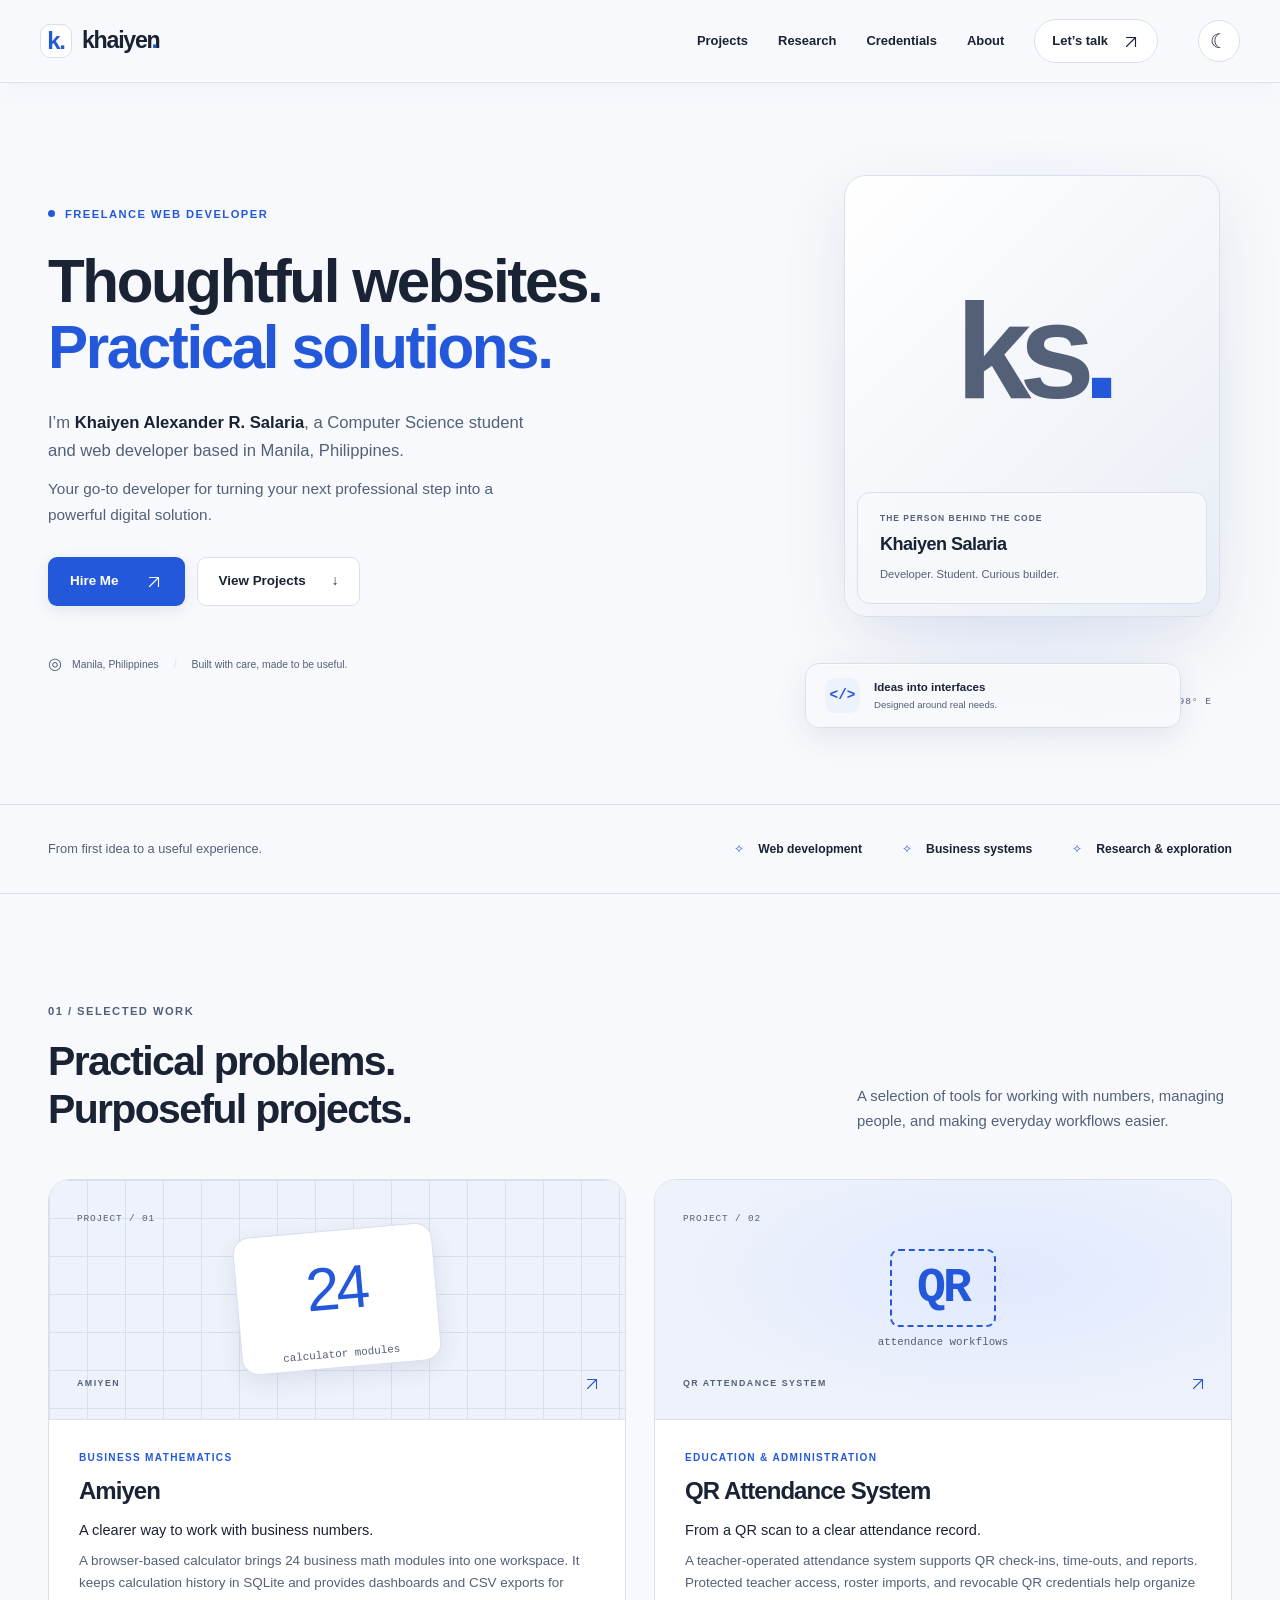
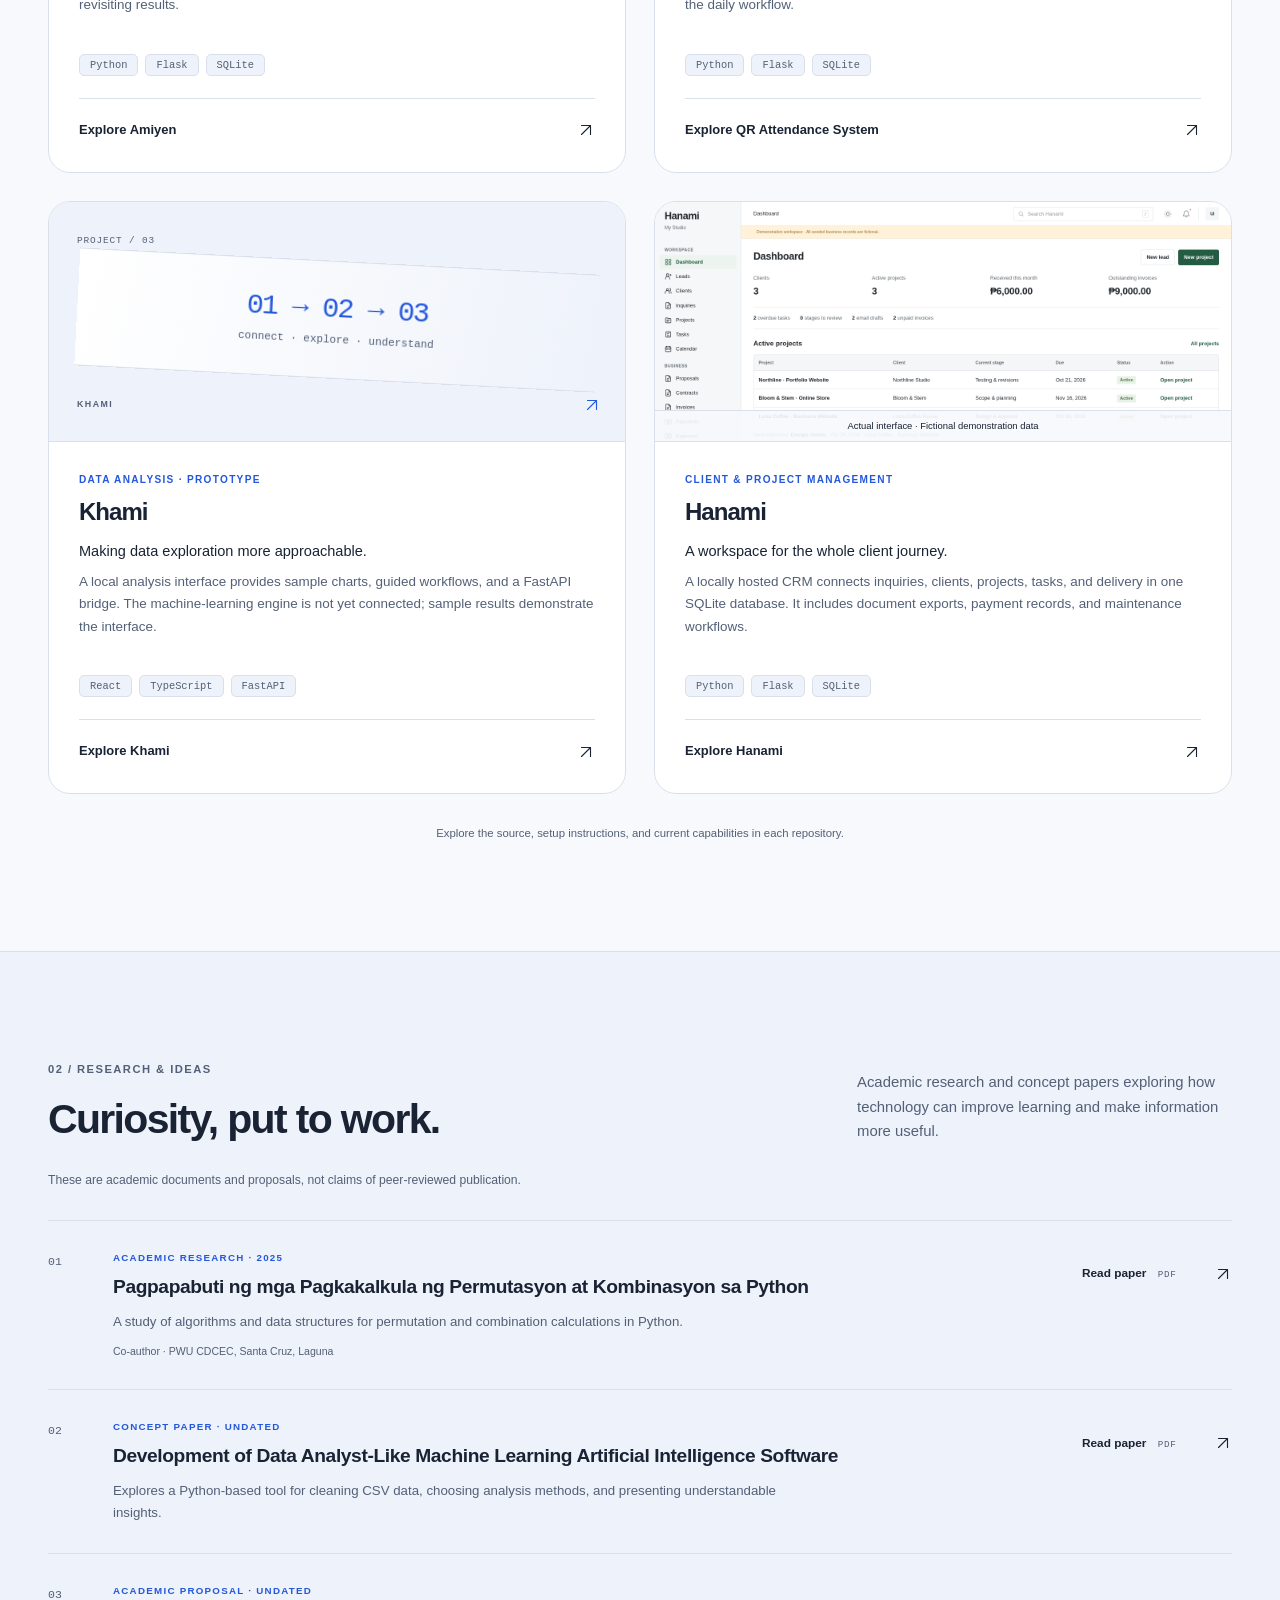
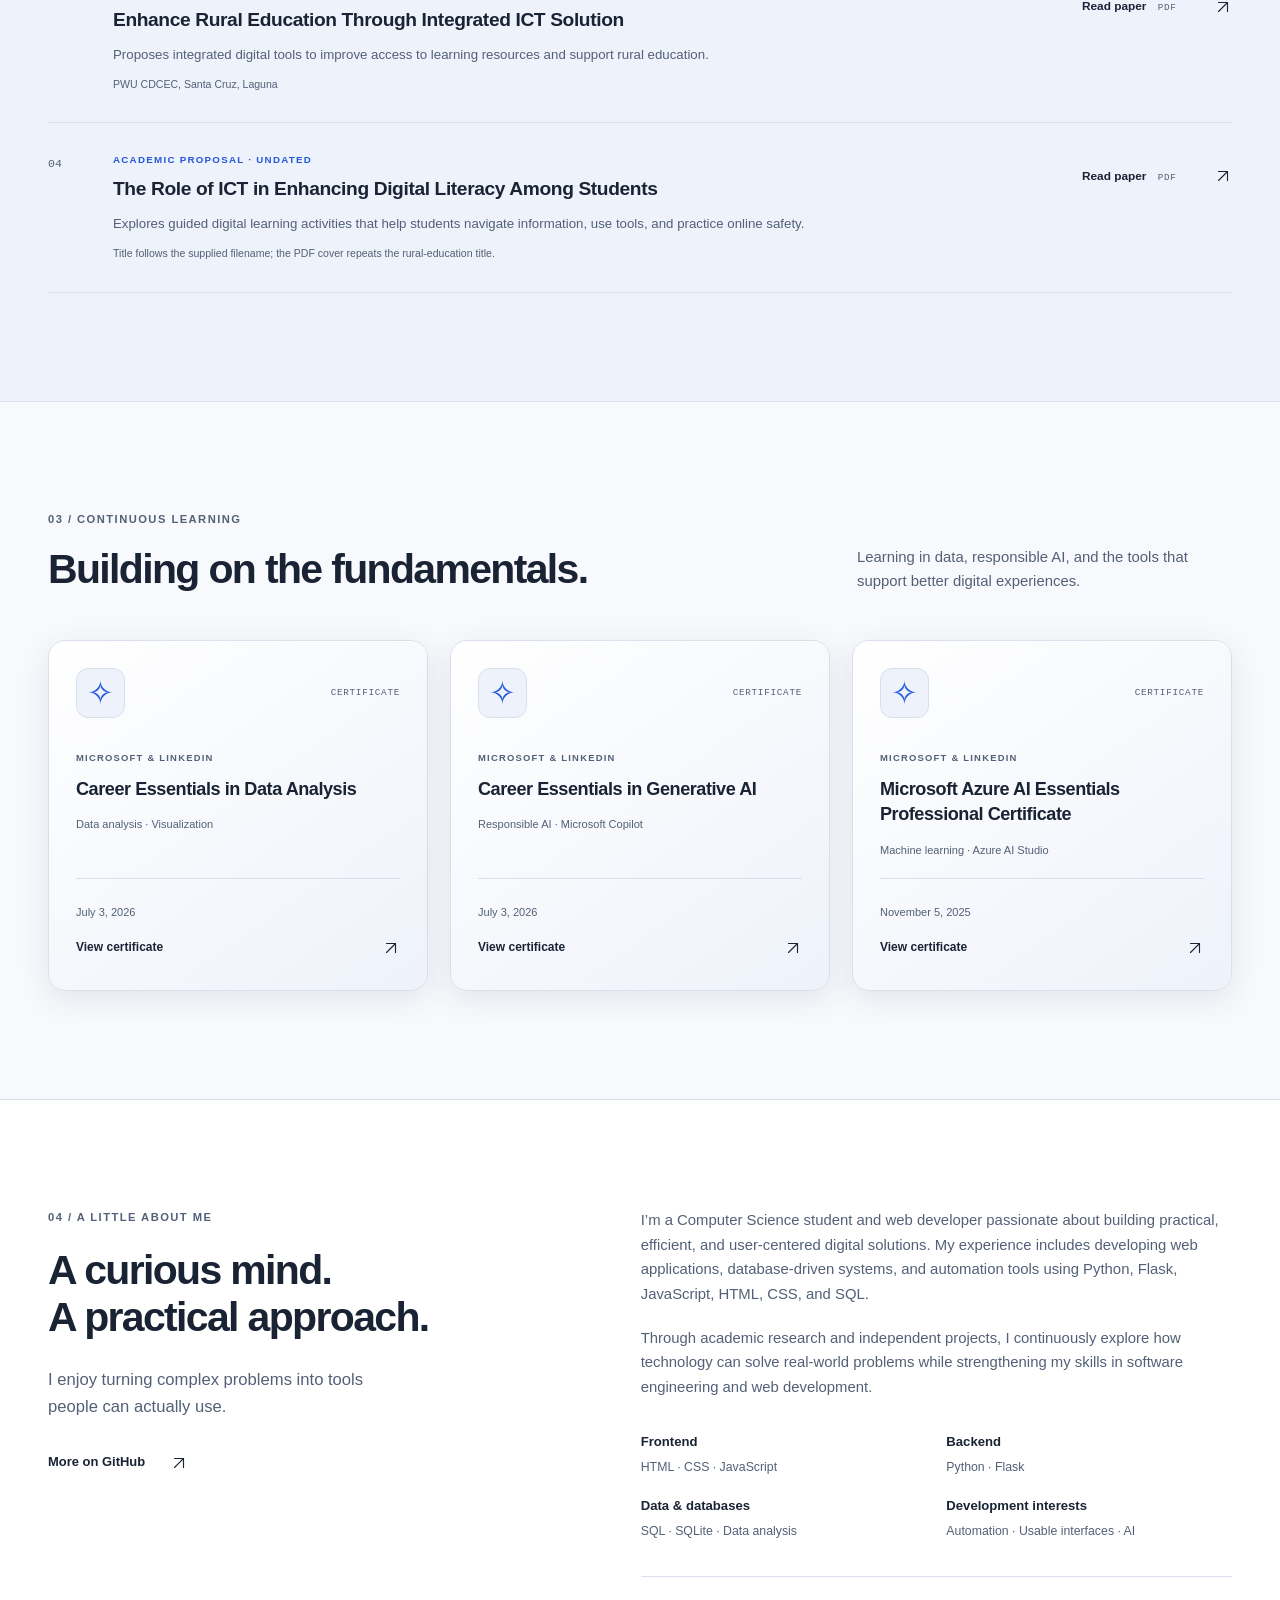
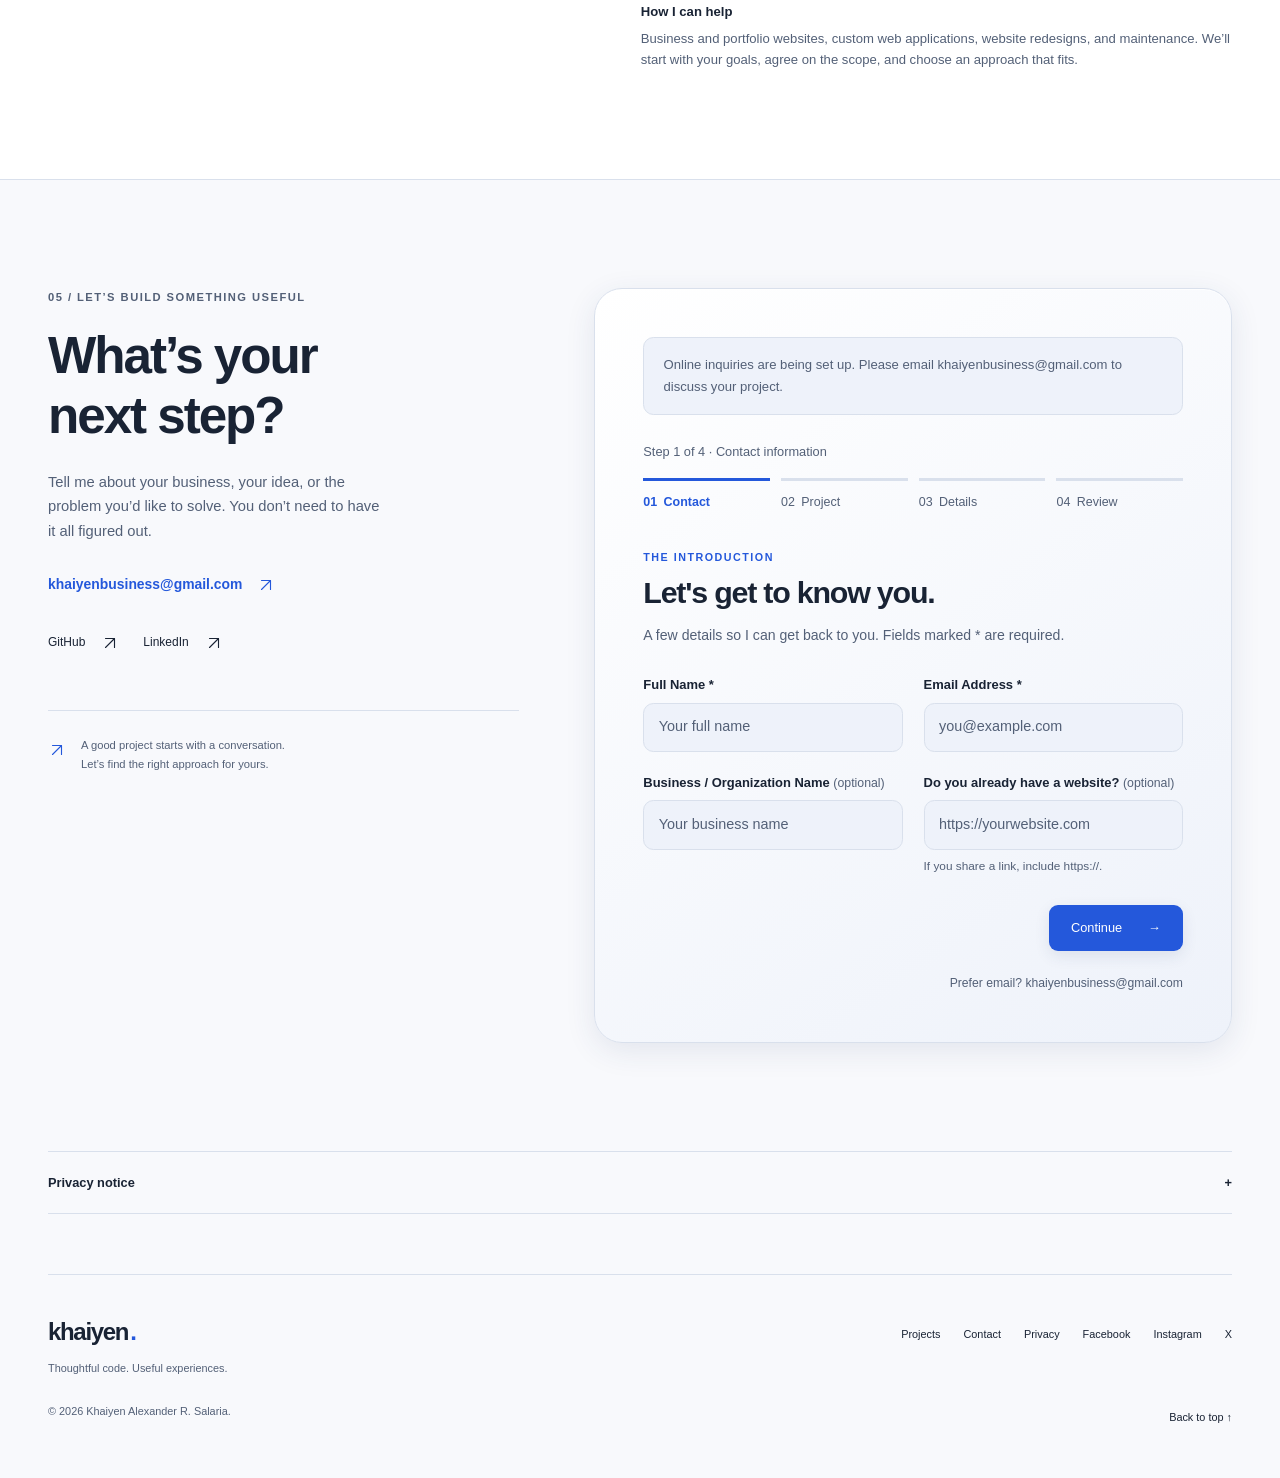
==== index.html @ 05f0d015 "Build responsive portfolio with liquid glass themes and inquiry form" ====
<!doctype html>
<html lang="en">
<head>
<meta charset="utf-8"><meta name="viewport" content="width=device-width, initial-scale=1">
<title>Khaiyen Salaria — Freelance Web Developer</title>
<meta name="description" content="Khaiyen Salaria, freelance web developer in Manila. Explore web applications, research, and credentials, and discuss your next website project.">
<meta name="color-scheme" content="light dark"><meta name="theme-color" content="#f5f7fb">
<link rel="canonical" href="https://khaiyeniscanadianham.github.io/khaiyensalaria.github.iov2/">
<meta property="og:type" content="website"><meta property="og:title" content="Khaiyen Salaria — Freelance Web Developer"><meta property="og:description" content="Thoughtful websites. Practical digital solutions. Explore my work and tell me about your next project."><meta property="og:url" content="https://khaiyeniscanadianham.github.io/khaiyensalaria.github.iov2/"><meta property="og:image" content="https://khaiyeniscanadianham.github.io/khaiyensalaria.github.iov2/assets/preview.png"><meta property="og:image:alt" content="Khaiyen Salaria, freelance web developer in Manila">
<meta name="twitter:card" content="summary_large_image"><meta name="twitter:title" content="Khaiyen Salaria — Freelance Web Developer"><meta name="twitter:description" content="Thoughtful websites. Practical digital solutions."><meta name="twitter:image" content="https://khaiyeniscanadianham.github.io/khaiyensalaria.github.iov2/assets/preview.png">
<link rel="icon" href="favicon.svg" type="image/svg+xml"><link rel="stylesheet" href="style.css">
<script src="theme.js"></script><script src="script.js" defer></script><script src="form.js" defer></script>
<script type="application/ld+json">{"@context":"https://schema.org","@type":"Person","name":"Khaiyen Alexander R. Salaria","jobTitle":"Freelance Web Developer","url":"https://khaiyeniscanadianham.github.io/khaiyensalaria.github.iov2/","sameAs":["https://github.com/khaiyenIsCanadianHam","https://www.linkedin.com/in/khaiyen-alexander-salaria-117b07363/","https://www.facebook.com/khaiyenalexander08","https://www.instagram.com/khaiyenalexanderr","https://x.com/khaiyensalaria"]}</script>
</head>
<body>
<a class="skip-link" href="#main">Skip to content</a>
<header class="site-header"><div class="nav-wrap"><a class="brand" href="#home" aria-label="Khaiyen Salaria home"><span class="brand-mark" aria-hidden="true">k.</span><span>khaiyen<span class="brand-dot">.</span></span></a><nav aria-label="Main navigation" id="main-nav"><a href="#projects">Projects</a><a href="#research">Research</a><a href="#certifications">Credentials</a><a href="#about">About</a><a class="nav-contact" href="#contact">Let’s talk <span aria-hidden="true"><svg class="icon" viewBox="0 0 24 24" width="18" height="18" fill="none" stroke="currentColor" stroke-width="1.5" stroke-linecap="round" stroke-linejoin="round" aria-hidden="true"><path d="M6 18 18 6M6 6h12v12"/></svg></span></a></nav><div class="nav-tools"><button class="theme-toggle" type="button" aria-label="Switch to dark mode" hidden><span class="theme-icon" aria-hidden="true">☾</span></button><button class="menu-toggle" type="button" aria-controls="main-nav" aria-expanded="false" hidden>Menu <span aria-hidden="true">☰</span></button></div></div></header>
<main id="main">
<section id="home" class="hero section-wrap" aria-labelledby="hero-title"><div class="hero-copy"><p class="eyebrow hero-eyebrow"><span class="status-dot" aria-hidden="true"></span> Freelance web developer</p><h1 id="hero-title">Thoughtful websites.<br><span>Practical solutions.</span></h1><p class="hero-intro">I’m <strong>Khaiyen Alexander R. Salaria</strong>, a Computer Science student and web developer based in Manila, Philippines.</p><p class="hero-description">Your go-to developer for turning your next professional step into a powerful digital solution.</p><div class="hero-actions"><a class="button button-primary" href="#contact">Hire Me <span aria-hidden="true"><svg class="icon" viewBox="0 0 24 24" width="18" height="18" fill="none" stroke="currentColor" stroke-width="1.5" stroke-linecap="round" stroke-linejoin="round" aria-hidden="true"><path d="M6 18 18 6M6 6h12v12"/></svg></span></a><a class="button button-secondary" href="#projects">View Projects <span aria-hidden="true">↓</span></a></div><div class="hero-footnote"><span class="location-icon" aria-hidden="true">◎</span> Manila, Philippines <span class="divider" aria-hidden="true">/</span> Built with care, made to be useful.</div></div>
<div class="hero-portrait"><div class="portrait-frame"><div class="portrait-monogram" aria-hidden="true">ks<span>.</span></div><img id="profile-photo" src="https://avatars.githubusercontent.com/u/323066210?v=4" alt="Khaiyen Salaria’s GitHub profile portrait" width="460" height="460" fetchpriority="high" referrerpolicy="no-referrer"><div class="portrait-caption"><span class="portrait-caption-label">THE PERSON BEHIND THE CODE</span><strong>Khaiyen Salaria</strong><span>Developer. Student. Curious builder.</span></div></div><div class="floating-note"><span aria-hidden="true">&lt;/&gt;</span><div>Ideas into interfaces<small>Designed around real needs.</small></div></div><span class="portrait-coordinate" aria-hidden="true">14.60° N / 120.98° E</span></div></section>
<div class="expertise-strip"><div class="section-wrap"><p>From first idea to a useful experience.</p><ul aria-label="Areas of work"><li>Web development</li><li>Business systems</li><li>Research & exploration</li></ul></div></div>
<section id="projects" class="section-wrap section" aria-labelledby="projects-title"><div class="section-heading"><div><p class="eyebrow">01 / SELECTED WORK</p><h2 id="projects-title">Practical problems.<br>Purposeful projects.</h2></div><p>A selection of tools for working with numbers, managing people, and making everyday workflows easier.</p></div><div class="projects-grid"><article class="project-card">
 <div class="project-visual calculator" aria-hidden="true"><span class="visual-index">PROJECT / 01</span><div class="visual-object"><span class="visual-big">24</span><span class="visual-small">calculator modules</span></div><span class="visual-label">AMIYEN</span><span class="visual-arrow"><svg class="icon" viewBox="0 0 24 24" width="18" height="18" fill="none" stroke="currentColor" stroke-width="1.5" stroke-linecap="round" stroke-linejoin="round" aria-hidden="true"><path d="M6 18 18 6M6 6h12v12"/></svg></span></div>
 <div class="project-content"><p class="eyebrow">Business mathematics</p><h3>Amiyen</h3><p class="project-headline">A clearer way to work with business numbers.</p><p>A browser-based calculator brings 24 business math modules into one workspace. It keeps calculation history in SQLite and provides dashboards and CSV exports for revisiting results.</p><ul class="tags" aria-label="Amiyen technologies"><li>Python</li><li>Flask</li><li>SQLite</li></ul><a class="text-link" href="https://github.com/khaiyenIsCanadianHam/Amiyen" target="_blank" rel="noopener noreferrer">Explore Amiyen<span aria-hidden="true"><svg class="icon" viewBox="0 0 24 24" width="18" height="18" fill="none" stroke="currentColor" stroke-width="1.5" stroke-linecap="round" stroke-linejoin="round" aria-hidden="true"><path d="M6 18 18 6M6 6h12v12"/></svg></span><span class="sr-only"> on GitHub (opens in a new tab)</span></a></div></article><article class="project-card">
 <div class="project-visual attendance" aria-hidden="true"><span class="visual-index">PROJECT / 02</span><div class="visual-object"><span class="visual-big">QR</span><span class="visual-small">attendance workflows</span></div><span class="visual-label">QR ATTENDANCE SYSTEM</span><span class="visual-arrow"><svg class="icon" viewBox="0 0 24 24" width="18" height="18" fill="none" stroke="currentColor" stroke-width="1.5" stroke-linecap="round" stroke-linejoin="round" aria-hidden="true"><path d="M6 18 18 6M6 6h12v12"/></svg></span></div>
 <div class="project-content"><p class="eyebrow">Education & administration</p><h3>QR Attendance System</h3><p class="project-headline">From a QR scan to a clear attendance record.</p><p>A teacher-operated attendance system supports QR check-ins, time-outs, and reports. Protected teacher access, roster imports, and revocable QR credentials help organize the daily workflow.</p><ul class="tags" aria-label="QR Attendance System technologies"><li>Python</li><li>Flask</li><li>SQLite</li></ul><a class="text-link" href="https://github.com/khaiyenIsCanadianHam/Attendance-System-by-Khaiyen" target="_blank" rel="noopener noreferrer">Explore QR Attendance System<span aria-hidden="true"><svg class="icon" viewBox="0 0 24 24" width="18" height="18" fill="none" stroke="currentColor" stroke-width="1.5" stroke-linecap="round" stroke-linejoin="round" aria-hidden="true"><path d="M6 18 18 6M6 6h12v12"/></svg></span><span class="sr-only"> on GitHub (opens in a new tab)</span></a></div></article><article class="project-card">
 <div class="project-visual analysis" aria-hidden="true"><span class="visual-index">PROJECT / 03</span><div class="visual-object"><span class="visual-big">01 → 02 → 03</span><span class="visual-small">connect · explore · understand</span></div><span class="visual-label">KHAMI</span><span class="visual-arrow"><svg class="icon" viewBox="0 0 24 24" width="18" height="18" fill="none" stroke="currentColor" stroke-width="1.5" stroke-linecap="round" stroke-linejoin="round" aria-hidden="true"><path d="M6 18 18 6M6 6h12v12"/></svg></span></div>
 <div class="project-content"><p class="eyebrow">Data analysis · Prototype</p><h3>Khami</h3><p class="project-headline">Making data exploration more approachable.</p><p>A local analysis interface provides sample charts, guided workflows, and a FastAPI bridge. The machine-learning engine is not yet connected; sample results demonstrate the interface.</p><ul class="tags" aria-label="Khami technologies"><li>React</li><li>TypeScript</li><li>FastAPI</li></ul><a class="text-link" href="https://github.com/khaiyenIsCanadianHam/Khami" target="_blank" rel="noopener noreferrer">Explore Khami<span aria-hidden="true"><svg class="icon" viewBox="0 0 24 24" width="18" height="18" fill="none" stroke="currentColor" stroke-width="1.5" stroke-linecap="round" stroke-linejoin="round" aria-hidden="true"><path d="M6 18 18 6M6 6h12v12"/></svg></span><span class="sr-only"> on GitHub (opens in a new tab)</span></a></div></article><article class="project-card">
 <div class="project-visual screenshot-visual"><img src="assets/images/hanami-dashboard.png" alt="Hanami CRM dashboard with fictional demonstration data" width="1440" height="1302" loading="lazy"><span class="screenshot-caption">Actual interface · Fictional demonstration data</span></div>
 <div class="project-content"><p class="eyebrow">Client & project management</p><h3>Hanami</h3><p class="project-headline">A workspace for the whole client journey.</p><p>A locally hosted CRM connects inquiries, clients, projects, tasks, and delivery in one SQLite database. It includes document exports, payment records, and maintenance workflows.</p><ul class="tags" aria-label="Hanami technologies"><li>Python</li><li>Flask</li><li>SQLite</li></ul><a class="text-link" href="https://github.com/khaiyenIsCanadianHam/Hanami" target="_blank" rel="noopener noreferrer">Explore Hanami<span aria-hidden="true"><svg class="icon" viewBox="0 0 24 24" width="18" height="18" fill="none" stroke="currentColor" stroke-width="1.5" stroke-linecap="round" stroke-linejoin="round" aria-hidden="true"><path d="M6 18 18 6M6 6h12v12"/></svg></span><span class="sr-only"> on GitHub (opens in a new tab)</span></a></div></article></div><p class="section-endnote">Explore the source, setup instructions, and current capabilities in each repository.</p></section>
<section id="research" class="research-section section" aria-labelledby="research-title"><div class="section-wrap"><div class="section-heading"><div><p class="eyebrow">02 / RESEARCH & IDEAS</p><h2 id="research-title">Curiosity, put to work.</h2></div><p>Academic research and concept papers exploring how technology can improve learning and make information more useful.</p></div><p class="research-context">These are academic documents and proposals, not claims of peer-reviewed publication.</p><div class="research-list"><article class="research-row"><span class="row-number" aria-hidden="true">01</span><div><p class="eyebrow">Academic research · 2025</p><h3>Pagpapabuti ng mga Pagkakalkula ng Permutasyon at Kombinasyon sa Python</h3><p>A study of algorithms and data structures for permutation and combination calculations in Python.</p><p class="document-note">Co-author · PWU CDCEC, Santa Cruz, Laguna</p></div><a class="document-link" href="assets/documents/python-permutations-combinations.pdf" target="_blank" rel="noopener noreferrer"><span>Read paper <span class="file-label">PDF</span></span><span aria-hidden="true"><svg class="icon" viewBox="0 0 24 24" width="18" height="18" fill="none" stroke="currentColor" stroke-width="1.5" stroke-linecap="round" stroke-linejoin="round" aria-hidden="true"><path d="M6 18 18 6M6 6h12v12"/></svg></span><span class="sr-only">: Pagpapabuti ng mga Pagkakalkula ng Permutasyon at Kombinasyon sa Python (opens in a new tab)</span></a></article><article class="research-row"><span class="row-number" aria-hidden="true">02</span><div><p class="eyebrow">Concept paper · Undated</p><h3>Development of Data Analyst-Like Machine Learning Artificial Intelligence Software</h3><p>Explores a Python-based tool for cleaning CSV data, choosing analysis methods, and presenting understandable insights.</p></div><a class="document-link" href="assets/documents/data-analyst-concept.pdf" target="_blank" rel="noopener noreferrer"><span>Read paper <span class="file-label">PDF</span></span><span aria-hidden="true"><svg class="icon" viewBox="0 0 24 24" width="18" height="18" fill="none" stroke="currentColor" stroke-width="1.5" stroke-linecap="round" stroke-linejoin="round" aria-hidden="true"><path d="M6 18 18 6M6 6h12v12"/></svg></span><span class="sr-only">: Development of Data Analyst-Like Machine Learning Artificial Intelligence Software (opens in a new tab)</span></a></article><article class="research-row"><span class="row-number" aria-hidden="true">03</span><div><p class="eyebrow">Academic proposal · Undated</p><h3>Enhance Rural Education Through Integrated ICT Solution</h3><p>Proposes integrated digital tools to improve access to learning resources and support rural education.</p><p class="document-note">PWU CDCEC, Santa Cruz, Laguna</p></div><a class="document-link" href="assets/documents/rural-education.pdf" target="_blank" rel="noopener noreferrer"><span>Read paper <span class="file-label">PDF</span></span><span aria-hidden="true"><svg class="icon" viewBox="0 0 24 24" width="18" height="18" fill="none" stroke="currentColor" stroke-width="1.5" stroke-linecap="round" stroke-linejoin="round" aria-hidden="true"><path d="M6 18 18 6M6 6h12v12"/></svg></span><span class="sr-only">: Enhance Rural Education Through Integrated ICT Solution (opens in a new tab)</span></a></article><article class="research-row"><span class="row-number" aria-hidden="true">04</span><div><p class="eyebrow">Academic proposal · Undated</p><h3>The Role of ICT in Enhancing Digital Literacy Among Students</h3><p>Explores guided digital learning activities that help students navigate information, use tools, and practice online safety.</p><p class="document-note">Title follows the supplied filename; the PDF cover repeats the rural-education title.</p></div><a class="document-link" href="assets/documents/digital-literacy.pdf" target="_blank" rel="noopener noreferrer"><span>Read paper <span class="file-label">PDF</span></span><span aria-hidden="true"><svg class="icon" viewBox="0 0 24 24" width="18" height="18" fill="none" stroke="currentColor" stroke-width="1.5" stroke-linecap="round" stroke-linejoin="round" aria-hidden="true"><path d="M6 18 18 6M6 6h12v12"/></svg></span><span class="sr-only">: The Role of ICT in Enhancing Digital Literacy Among Students (opens in a new tab)</span></a></article></div></div></section>
<section id="certifications" class="section-wrap section" aria-labelledby="certifications-title"><div class="section-heading"><div><p class="eyebrow">03 / CONTINUOUS LEARNING</p><h2 id="certifications-title">Building on the fundamentals.</h2></div><p>Learning in data, responsible AI, and the tools that support better digital experiences.</p></div><div class="certificates-grid"><article class="certificate"><div class="certificate-top"><span class="certificate-symbol" aria-hidden="true">✧</span><span class="file-label">CERTIFICATE</span></div><p class="eyebrow">Microsoft & LinkedIn</p><h3>Career Essentials in Data Analysis</h3><p>Data analysis · Visualization</p><div class="certificate-bottom"><time datetime="2026-07-03">July 3, 2026</time><a href="assets/documents/data-analysis.pdf" target="_blank" rel="noopener noreferrer" aria-label="View Career Essentials in Data Analysis certificate PDF (opens in a new tab)">View certificate <span aria-hidden="true"><svg class="icon" viewBox="0 0 24 24" width="18" height="18" fill="none" stroke="currentColor" stroke-width="1.5" stroke-linecap="round" stroke-linejoin="round" aria-hidden="true"><path d="M6 18 18 6M6 6h12v12"/></svg></span></a></div></article><article class="certificate"><div class="certificate-top"><span class="certificate-symbol" aria-hidden="true">✧</span><span class="file-label">CERTIFICATE</span></div><p class="eyebrow">Microsoft & LinkedIn</p><h3>Career Essentials in Generative AI</h3><p>Responsible AI · Microsoft Copilot</p><div class="certificate-bottom"><time datetime="2026-07-03">July 3, 2026</time><a href="assets/documents/generative-ai.pdf" target="_blank" rel="noopener noreferrer" aria-label="View Career Essentials in Generative AI certificate PDF (opens in a new tab)">View certificate <span aria-hidden="true"><svg class="icon" viewBox="0 0 24 24" width="18" height="18" fill="none" stroke="currentColor" stroke-width="1.5" stroke-linecap="round" stroke-linejoin="round" aria-hidden="true"><path d="M6 18 18 6M6 6h12v12"/></svg></span></a></div></article><article class="certificate"><div class="certificate-top"><span class="certificate-symbol" aria-hidden="true">✧</span><span class="file-label">CERTIFICATE</span></div><p class="eyebrow">Microsoft & LinkedIn</p><h3>Microsoft Azure AI Essentials Professional Certificate</h3><p>Machine learning · Azure AI Studio</p><div class="certificate-bottom"><time datetime="2025-11-05">November 5, 2025</time><a href="assets/documents/azure-ai.pdf" target="_blank" rel="noopener noreferrer" aria-label="View Microsoft Azure AI Essentials Professional Certificate certificate PDF (opens in a new tab)">View certificate <span aria-hidden="true"><svg class="icon" viewBox="0 0 24 24" width="18" height="18" fill="none" stroke="currentColor" stroke-width="1.5" stroke-linecap="round" stroke-linejoin="round" aria-hidden="true"><path d="M6 18 18 6M6 6h12v12"/></svg></span></a></div></article></div></section>
<section id="about" class="about-section section" aria-labelledby="about-title"><div class="section-wrap about-grid"><div><p class="eyebrow">04 / A LITTLE ABOUT ME</p><h2 id="about-title">A curious mind.<br>A practical approach.</h2><p class="about-lead">I enjoy turning complex problems into tools people can actually use.</p><a class="text-link" href="https://github.com/khaiyenIsCanadianHam" rel="me noopener noreferrer" target="_blank">More on GitHub <span aria-hidden="true"><svg class="icon" viewBox="0 0 24 24" width="18" height="18" fill="none" stroke="currentColor" stroke-width="1.5" stroke-linecap="round" stroke-linejoin="round" aria-hidden="true"><path d="M6 18 18 6M6 6h12v12"/></svg></span><span class="sr-only"> (opens in a new tab)</span></a></div><div class="about-content"><p>I’m a Computer Science student and web developer passionate about building practical, efficient, and user-centered digital solutions. My experience includes developing web applications, database-driven systems, and automation tools using Python, Flask, JavaScript, HTML, CSS, and SQL.</p><p>Through academic research and independent projects, I continuously explore how technology can solve real-world problems while strengthening my skills in software engineering and web development.</p><div class="skills-grid"><div><h3>Frontend</h3><p>HTML · CSS · JavaScript</p></div><div><h3>Backend</h3><p>Python · Flask</p></div><div><h3>Data & databases</h3><p>SQL · SQLite · Data analysis</p></div><div><h3>Development interests</h3><p>Automation · Usable interfaces · AI</p></div></div><div class="services"><h3>How I can help</h3><p>Business and portfolio websites, custom web applications, website redesigns, and maintenance. We’ll start with your goals, agree on the scope, and choose an approach that fits.</p></div></div></div></section>
<section id="contact" class="section-wrap section contact-section" aria-labelledby="contact-title"><div class="contact-intro"><p class="eyebrow">05 / LET’S BUILD SOMETHING USEFUL</p><h2 id="contact-title">What’s your<br>next step?</h2><p>Tell me about your business, your idea, or the problem you’d like to solve. You don’t need to have it all figured out.</p><a class="email-link" href="mailto:khaiyenbusiness@gmail.com">khaiyenbusiness@gmail.com <span aria-hidden="true"><svg class="icon" viewBox="0 0 24 24" width="18" height="18" fill="none" stroke="currentColor" stroke-width="1.5" stroke-linecap="round" stroke-linejoin="round" aria-hidden="true"><path d="M6 18 18 6M6 6h12v12"/></svg></span></a><div class="social-links"><a href="https://github.com/khaiyenIsCanadianHam" rel="me noopener noreferrer" target="_blank">GitHub<span class="sr-only"> (opens in a new tab)</span> <svg class="icon" viewBox="0 0 24 24" width="18" height="18" fill="none" stroke="currentColor" stroke-width="1.5" stroke-linecap="round" stroke-linejoin="round" aria-hidden="true"><path d="M6 18 18 6M6 6h12v12"/></svg></a><a href="https://www.linkedin.com/in/khaiyen-alexander-salaria-117b07363/" rel="me noopener noreferrer" target="_blank">LinkedIn<span class="sr-only"> (opens in a new tab)</span> <svg class="icon" viewBox="0 0 24 24" width="18" height="18" fill="none" stroke="currentColor" stroke-width="1.5" stroke-linecap="round" stroke-linejoin="round" aria-hidden="true"><path d="M6 18 18 6M6 6h12v12"/></svg></a></div><div class="contact-note"><span aria-hidden="true"><svg class="icon" viewBox="0 0 24 24" width="18" height="18" fill="none" stroke="currentColor" stroke-width="1.5" stroke-linecap="round" stroke-linejoin="round" aria-hidden="true"><path d="M6 18 18 6M6 6h12v12"/></svg></span><p>A good project starts with a conversation.<br>Let’s find the right approach for yours.</p></div></div><div id="form-slot"><form id="inquiry-form" class="inquiry-form" action="https://api.web3forms.com/submit" method="POST">
  <!-- Add your public Web3Forms access key here. This is its only configuration location. -->
  <input type="hidden" name="access_key" value="">
  <input type="hidden" name="subject" value="New Portfolio Project Inquiry">
  <input type="hidden" name="from_name" value="Portfolio Project Inquiries">
  <div class="form-honeypot" aria-hidden="true">
    <label for="inquiry-botcheck">Leave this field empty</label>
    <input type="checkbox" id="inquiry-botcheck" name="botcheck" tabindex="-1" autocomplete="off">
  </div>

  <p class="form-availability" data-form-availability hidden>Online inquiries are being set up. Please email <a href="mailto:khaiyenbusiness@gmail.com">khaiyenbusiness@gmail.com</a> to discuss your project.</p>
  <noscript><p class="form-availability">JavaScript is off, so all questions are shown together. Online submission requires a configured Web3Forms access key and opens the provider's response page. If submission is unavailable, email <a href="mailto:khaiyenbusiness@gmail.com">khaiyenbusiness@gmail.com</a>.</p></noscript>

  <div class="form-progress" data-form-progress hidden>
    <p class="form-step-status" data-step-status aria-live="polite" aria-atomic="true">Step 1 of 4 · Contact information</p>
    <ol aria-label="Project inquiry steps">
      <li data-progress-step aria-current="step"><span>01</span> <span>Contact</span></li>
      <li data-progress-step><span>02</span> <span>Project</span></li>
      <li data-progress-step><span>03</span> <span>Details</span></li>
      <li data-progress-step><span>04</span> <span>Review</span></li>
    </ol>
  </div>
  <p class="form-feedback" data-form-feedback role="status" aria-live="polite" aria-atomic="true" tabindex="-1"></p>

  <fieldset class="inquiry-step" data-step="0" data-step-title="Contact information">
    <legend tabindex="-1"><span class="form-eyebrow">The introduction</span>Let's get to know you.</legend>
    <p class="form-intro">A few details so I can get back to you. Fields marked <span aria-hidden="true">*</span> are required.</p>
    <div class="form-grid">
      <div class="form-field">
        <label for="inquiry-name">Full Name <span aria-hidden="true">*</span></label>
        <input id="inquiry-name" name="name" type="text" placeholder="Your full name" autocomplete="name" maxlength="100" required aria-describedby="inquiry-name-error" data-review-label="Full name">
        <p class="field-error" id="inquiry-name-error" hidden></p>
      </div>
      <div class="form-field">
        <label for="inquiry-email">Email Address <span aria-hidden="true">*</span></label>
        <input id="inquiry-email" name="email" type="email" placeholder="you@example.com" autocomplete="email" maxlength="254" required aria-describedby="inquiry-email-error" data-review-label="Email">
        <p class="field-error" id="inquiry-email-error" hidden></p>
      </div>
      <div class="form-field">
        <label for="inquiry-business">Business / Organization Name <span class="field-optional">(optional)</span></label>
        <input id="inquiry-business" name="business_name" type="text" placeholder="Your business name" autocomplete="organization" maxlength="150" aria-describedby="inquiry-business-error" data-review-label="Business / organization">
        <p class="field-error" id="inquiry-business-error" hidden></p>
      </div>
      <div class="form-field">
        <label for="inquiry-website">Do you already have a website? <span class="field-optional">(optional)</span></label>
        <input id="inquiry-website" name="existing_website" type="url" placeholder="https://yourwebsite.com" autocomplete="url" maxlength="2048" aria-describedby="inquiry-website-help inquiry-website-error" data-review-label="Existing website">
        <p class="field-help" id="inquiry-website-help">If you share a link, include https://.</p>
        <p class="field-error" id="inquiry-website-error" hidden></p>
      </div>
    </div>
  </fieldset>

  <fieldset class="inquiry-step" data-step="1" data-step-title="Project requirements">
    <legend tabindex="-1"><span class="form-eyebrow">The idea</span>What are we building?</legend>
    <p class="form-intro">Tell me what you have in mind. It's fine if you're still figuring out the details.</p>
    <div class="form-grid">
      <div class="form-field form-field-wide">
        <label for="inquiry-project-type">What type of project do you need? <span aria-hidden="true">*</span></label>
        <select id="inquiry-project-type" name="project_type" required aria-describedby="inquiry-project-type-help inquiry-project-type-error" data-review-label="Project type">
          <option value="">Select a project type</option>
          <option>New Business / Company Website</option>
          <option>Personal Portfolio Website</option>
          <option>E-commerce / Online Store</option>
          <option>Booking / Scheduling Website</option>
          <option>Custom Web Application</option>
          <option>Existing Website Redesign</option>
          <option>Bug Fixes / Website Maintenance</option>
          <option>Other / Not Sure</option>
        </select>
        <p class="field-help" id="inquiry-project-type-help">A custom web application includes interactive systems or features tailored to your business.</p>
        <p class="field-error" id="inquiry-project-type-error" hidden></p>
      </div>
      <div class="form-field form-field-wide">
        <label for="inquiry-goal">What is the main goal of your project? <span class="field-optional">(optional)</span></label>
        <select id="inquiry-goal" name="project_goal" data-review-label="Main goal">
          <option value="">Select a goal</option>
          <option>Establish an online presence</option>
          <option>Attract customers and inquiries</option>
          <option>Sell products or services</option>
          <option>Accept reservations or appointments</option>
          <option>Display a portfolio or professional work</option>
          <option>Improve an existing website</option>
          <option>Build a custom business system</option>
          <option>Other / Not Sure</option>
        </select>
      </div>
    </div>

    <fieldset class="feature-fieldset">
      <legend>Which features might your website need? <span class="field-optional">(optional)</span></legend>
      <p class="field-help">Choose as many as you'd like.</p>
      <div class="feature-grid">
        <label class="check-option"><input type="checkbox" name="requested_features" value="Contact Form"><span>Contact form</span></label>
        <label class="check-option"><input type="checkbox" name="requested_features" value="Product or Service Catalog"><span>Product or service catalog</span></label>
        <label class="check-option"><input type="checkbox" name="requested_features" value="Admin Dashboard / Content Management"><span>Admin dashboard / content management</span></label>
        <label class="check-option"><input type="checkbox" name="requested_features" value="User Registration and Login"><span>User registration and login</span></label>
        <label class="check-option"><input type="checkbox" name="requested_features" value="Online Payments"><span>Online payments</span></label>
        <label class="check-option"><input type="checkbox" name="requested_features" value="Booking / Scheduling System"><span>Booking / scheduling system</span></label>
        <label class="check-option"><input type="checkbox" name="requested_features" value="Blog / News Section"><span>Blog / news section</span></label>
        <label class="check-option"><input type="checkbox" name="requested_features" value="Google Maps Integration"><span>Google Maps integration</span></label>
        <label class="check-option"><input type="checkbox" name="requested_features" value="Social Media Integration"><span>Social media integration</span></label>
        <label class="check-option"><input type="checkbox" name="requested_features" value="Custom Third-Party Integrations"><span>Custom third-party integrations</span></label>
        <label class="check-option"><input type="checkbox" name="requested_features" value="Other / Not Sure"><span>Other / not sure</span></label>
      </div>
    </fieldset>

    <div class="conditional-fields" data-project-type="E-commerce / Online Store">
      <p class="conditional-heading">For an online store</p>
      <div class="form-grid">
        <div class="form-field">
          <label for="inquiry-products">Approximately how many products? <span class="field-optional">(optional)</span></label>
          <input id="inquiry-products" name="approximate_product_count" type="number" min="0" max="10000000" step="1" inputmode="numeric" aria-describedby="inquiry-products-error" data-review-label="Approximate product count">
          <p class="field-error" id="inquiry-products-error" hidden></p>
        </div>
        <div class="form-field">
          <label for="inquiry-checkout">Will customers need online checkout? <span class="field-optional">(optional)</span></label>
          <select id="inquiry-checkout" name="online_checkout" data-review-label="Online checkout">
            <option value="">Select an answer</option><option>Yes</option><option>No</option><option>Not sure yet</option>
          </select>
        </div>
      </div>
    </div>
    <div class="conditional-fields" data-project-type="Existing Website Redesign">
      <div class="form-field">
        <label for="inquiry-redesign">What problems would you like to fix with your current website? <span class="field-optional">(optional)</span></label>
        <textarea id="inquiry-redesign" name="redesign_requirements" rows="3" maxlength="1500" aria-describedby="inquiry-redesign-error" data-review-label="Redesign requirements"></textarea>
        <p class="field-error" id="inquiry-redesign-error" hidden></p>
      </div>
    </div>
    <div class="conditional-fields" data-project-type="Booking / Scheduling Website">
      <div class="form-field">
        <label for="inquiry-booking">What appointments or reservations should customers be able to book? <span class="field-optional">(optional)</span></label>
        <textarea id="inquiry-booking" name="booking_requirements" rows="3" maxlength="1500" aria-describedby="inquiry-booking-error" data-review-label="Booking requirements"></textarea>
        <p class="field-error" id="inquiry-booking-error" hidden></p>
      </div>
    </div>
    <div class="conditional-fields" data-project-type="Custom Web Application">
      <div class="form-field">
        <label for="inquiry-application">What should users be able to do inside the application? <span class="field-optional">(optional)</span></label>
        <textarea id="inquiry-application" name="application_requirements" rows="3" maxlength="1500" aria-describedby="inquiry-application-error" data-review-label="Application requirements"></textarea>
        <p class="field-error" id="inquiry-application-error" hidden></p>
      </div>
    </div>
    <div class="conditional-fields" data-project-type="Bug Fixes / Website Maintenance">
      <div class="form-grid">
        <div class="form-field form-field-wide">
          <label for="inquiry-issue">What issue are you experiencing? <span class="field-optional">(optional)</span></label>
          <textarea id="inquiry-issue" name="maintenance_issue" rows="3" maxlength="1500" aria-describedby="inquiry-issue-error" data-review-label="Maintenance issue"></textarea>
          <p class="field-error" id="inquiry-issue-error" hidden></p>
        </div>
        <div class="form-field form-field-wide">
          <label for="inquiry-live-issue">Is the problem affecting your live website? <span class="field-optional">(optional)</span></label>
          <select id="inquiry-live-issue" name="affects_live_website" data-review-label="Affects live website">
            <option value="">Select an answer</option><option>Yes</option><option>No</option><option>Not sure</option>
          </select>
        </div>
      </div>
    </div>
  </fieldset>

  <fieldset class="inquiry-step" data-step="2" data-step-title="Budget and timeline">
    <legend tabindex="-1"><span class="form-eyebrow">The details</span>Let's shape the scope.</legend>
    <p class="form-intro">A starting point for the conversation. Budget and timing are optional.</p>
    <div class="form-grid">
      <div class="form-field">
        <label for="inquiry-budget">What is your approximate budget? <span class="field-optional">(optional)</span></label>
        <select id="inquiry-budget" name="estimated_budget" aria-describedby="inquiry-budget-help" data-review-label="Estimated budget">
          <option value="">Select a budget range</option>
          <option>Below ₱5,000</option><option>₱5,000–₱10,000</option><option>₱10,001–₱20,000</option><option>₱20,001–₱50,000</option><option>Above ₱50,000</option><option>Not Sure / Need a Quotation</option>
        </select>
        <p class="field-help" id="inquiry-budget-help">This helps me recommend a solution that fits your budget. It does not determine the final project price.</p>
      </div>
      <div class="form-field">
        <label for="inquiry-timeline">When would you like your project completed? <span class="field-optional">(optional)</span></label>
        <select id="inquiry-timeline" name="timeline" aria-describedby="inquiry-timeline-help" data-review-label="Preferred timeline">
          <option value="">Select a preferred timeline</option>
          <option>As soon as possible</option><option>Within 2–4 weeks</option><option>Within 1–2 months</option><option>Within 3 months</option><option>Flexible / No fixed deadline</option><option>Just exploring options</option>
        </select>
        <p class="field-help" id="inquiry-timeline-help">We'll agree on a realistic schedule after discussing your project.</p>
      </div>
      <div class="form-field form-field-wide">
        <label for="inquiry-message">Tell me about your project <span aria-hidden="true">*</span></label>
        <textarea id="inquiry-message" name="message" rows="6" maxlength="5000" required placeholder="Describe your business, the website you have in mind, its intended users, and anything else I should know." aria-describedby="inquiry-message-help inquiry-message-count inquiry-message-error" data-review-label="Project description"></textarea>
        <div class="field-help-row"><p class="field-help" id="inquiry-message-help">You don't need technical knowledge. Just explain what you want your website to accomplish.</p><span class="field-help character-count" id="inquiry-message-count">5,000 character limit</span></div>
        <p class="field-error" id="inquiry-message-error" hidden></p>
      </div>
    </div>
  </fieldset>

  <fieldset class="inquiry-step" data-step="3" data-step-title="Review and submit">
    <legend tabindex="-1"><span class="form-eyebrow">One last look</span>Ready to start a conversation?</legend>
    <p class="form-intro" data-review-intro hidden>Review your details below. Use Previous to make any changes.</p>
    <dl class="inquiry-review" data-review-summary hidden></dl>
    <div class="form-field privacy-field">
      <label class="check-option" for="inquiry-privacy"><input id="inquiry-privacy" name="privacy_acknowledgment" type="checkbox" value="Acknowledged" required aria-describedby="inquiry-privacy-error"><span>I have read the <a href="#privacy-notice">Privacy Notice</a> and understand that my submitted information will be used to review and respond to my inquiry. <span aria-hidden="true">*</span></span></label>
      <p class="field-error" id="inquiry-privacy-error" hidden></p>
    </div>
    <p class="field-help">Your inquiry is processed by Web3Forms and sent to my email. Please leave out passwords, payment information, and other sensitive details.</p>
  </fieldset>

  <div class="form-actions">
    <button type="button" class="button button-secondary" data-form-previous hidden>Previous</button>
    <button type="button" class="button button-primary" data-form-next hidden>Continue <span aria-hidden="true">→</span></button>
    <button type="submit" class="button button-primary" data-form-submit>Submit Project Inquiry <span aria-hidden="true"><svg class="icon" viewBox="0 0 24 24" width="18" height="18" fill="none" stroke="currentColor" stroke-width="1.5" stroke-linecap="round" stroke-linejoin="round" aria-hidden="true"><path d="M6 18 18 6M6 6h12v12"/></svg></span></button>
  </div>
  <p class="form-email-alternative">Prefer email? <a href="mailto:khaiyenbusiness@gmail.com">khaiyenbusiness@gmail.com</a></p>
</form>
</div></section>
<section id="privacy-notice" class="privacy-section section-wrap" aria-labelledby="privacy-title"><details><summary id="privacy-title">Privacy notice <span aria-hidden="true">+</span></summary><div><p>Your inquiry details are used to review your project and respond by email. When the form is configured, Web3Forms processes the information you submit and forwards it to Khaiyen’s email. Its service may process data outside your country; see <a href="https://web3forms.com/privacy" target="_blank" rel="noopener noreferrer">Web3Forms’ privacy policy (opens in a new tab)</a>.</p><p>This site uses no analytics. Inquiry details are not saved in browser storage. Only your theme preference is stored on your device. The profile image may load from GitHub, which receives the request. GitHub Pages also processes hosting requests under its own policies.</p><p>Please avoid sending passwords, payment details, or other sensitive information. To request correction or deletion of an inquiry, contact <a href="mailto:khaiyenbusiness@gmail.com">khaiyenbusiness@gmail.com</a>. Messages are kept only as needed to respond and manage any agreed project or legal obligations.</p></div></details></section>
</main><footer class="site-footer section-wrap"><div><a class="brand" href="#home">khaiyen<span class="brand-dot">.</span></a><p>Thoughtful code. Useful experiences.</p></div><div class="footer-links"><a href="#projects">Projects</a><a href="#contact">Contact</a><a href="#privacy-notice">Privacy</a><a href="https://www.facebook.com/khaiyenalexander08" rel="me noopener noreferrer" target="_blank">Facebook<span class="sr-only"> (opens in a new tab)</span></a><a href="https://www.instagram.com/khaiyenalexanderr" rel="me noopener noreferrer" target="_blank">Instagram<span class="sr-only"> (opens in a new tab)</span></a><a href="https://x.com/khaiyensalaria" rel="me noopener noreferrer" target="_blank">X<span class="sr-only"> (opens in a new tab)</span></a></div><p class="copyright">© <span id="copyright-year">2026</span> Khaiyen Alexander R. Salaria.</p><a class="back-top" href="#home">Back to top ↑</a></footer>
</body></html>
---- style.css ----
:root {
  color-scheme:light;
  --bg:#f8f9fc;
  --surface:#fff;
  --text:#192334;
  --muted:#536077;
  --border:#d9e0ec;
  --accent:#2458db;
  --accent-contrast:#fff;
  --soft:#eef2fa;
  --danger:#b42b3c;
  --glass:rgba(248,249,252,.9);
  --shadow:rgba(35,59,103,.1);
  --glow:#e0e9ff;
  --hero-end:#e8edf5;
  --nav-height:82px;
  --radius:22px;
  --font:Inter,-apple-system,BlinkMacSystemFont,"Segoe UI",sans-serif;
  --mono:"SFMono-Regular",Consolas,monospace
}

:root[data-theme=dark] {
  color-scheme:dark;
  --bg:#111620;
  --surface:#19212e;
  --text:#edf1fa;
  --muted:#abb8ce;
  --border:#344258;
  --accent:#9bb8ff;
  --accent-contrast:#14264e;
  --soft:#202b3d;
  --danger:#ffb0ba;
  --glass:rgba(17,22,32,.92);
  --shadow:rgba(0,0,0,.24);
  --glow:#253753;
  --hero-end:#253044
}

@media(prefers-color-scheme:dark) {
  :root:not([data-theme=light]) {
    color-scheme:dark;
    --bg:#111620;
    --surface:#19212e;
    --text:#edf1fa;
    --muted:#abb8ce;
    --border:#344258;
    --accent:#9bb8ff;
    --accent-contrast:#14264e;
    --soft:#202b3d;
    --danger:#ffb0ba;
    --glass:rgba(17,22,32,.92);
    --shadow:rgba(0,0,0,.24);
    --glow:#253753;
    --hero-end:#253044
  }

}

* {
  box-sizing:border-box
}

html {
  scroll-behavior:smooth;
  scroll-padding-top:calc(var(--nav-height) + 20px)
}

body {
  margin:0;
  background:var(--bg);
  color:var(--text);
  font-family:var(--font);
  font-size:16px;
  line-height:1.65;
  -webkit-font-smoothing:antialiased
}

button,input,select,textarea {
  font:inherit
}

button,a,input,select,textarea {
  -webkit-tap-highlight-color:transparent
}

button {
  cursor:pointer
}

a {
  color:inherit;
  text-decoration:none
}

a:hover {
  color:var(--accent)
}

p {
  margin:0 0 1.2rem;
  color:var(--muted)
}

h1,h2,h3 {
  margin:0;
  color:var(--text);
  line-height:1.16;
  letter-spacing:-.04em
}

h1 {
  font-size:clamp(2.6rem,4.7vw,4.35rem);
  font-weight:600;
  line-height:1.1
}

h2 {
  font-size:clamp(2.15rem,3.2vw,3.05rem);
  font-weight:550
}

h3 {
  font-size:1.35rem;
  font-weight:600
}

img {
  display:block;
  max-width:100%
}

button {
  color:var(--text)
}

[hidden] {
  display:none!important
}

:focus-visible {
  outline:3px solid var(--accent);
  outline-offset:5px;
  border-radius:4px
}

::selection {
  background:var(--accent);
  color:var(--accent-contrast)
}

.sr-only {
  position:absolute;
  width:1px;
  height:1px;
  overflow:hidden;
  clip:rect(0,0,0,0);
  white-space:nowrap
}

.section-wrap {
  width:min(1200px,calc(100% - 96px));
  margin-inline:auto
}

.section {
  padding-block:108px
}

.eyebrow {
  font-size:.7rem;
  letter-spacing:.13em;
  font-weight:650;
  text-transform:uppercase;
  color:var(--muted);
  margin-bottom:20px
}

.skip-link {
  position:fixed;
  top:12px;
  left:12px;
  z-index:100;
  padding:12px 20px;
  background:var(--surface);
  border:2px solid var(--accent);
  transform:translateY(-180%)
}

.skip-link:focus {
  transform:none
}

.site-header {
  position:sticky;
  top:0;
  z-index:30;
  background:var(--glass);
  border-bottom:1px solid var(--border);
  backdrop-filter:blur(18px);
  -webkit-backdrop-filter:blur(18px)
}

.nav-wrap {
  width:min(1300px,calc(100% - 80px));
  margin:auto;
  min-height:var(--nav-height);
  display:flex;
  align-items:center;
  gap:40px
}

.brand {
  display:inline-flex;
  align-items:center;
  font-size:1.45rem;
  font-weight:650;
  letter-spacing:-.055em;
  gap:10px;
  line-height:1
}

.brand-mark {
  display:grid;
  place-items:center;
  width:32px;
  height:34px;
  border:1px solid var(--border);
  border-radius:10px;
  color:var(--accent);
  font-size:1.5rem;
  background:var(--surface)
}

.brand-dot {
  color:var(--accent);
  margin-left:-8px
}

nav {
  display:flex;
  align-items:center;
  margin-left:auto;
  gap:30px;
  font-size:.81rem;
  font-weight:550
}

nav a {
  min-height:44px;
  display:inline-flex;
  align-items:center;
  gap:14px
}

nav a[aria-current=location] {
  color:var(--accent)
}

.nav-contact {
  border:1px solid var(--border);
  padding-inline:17px;
  border-radius:100px;
  background:var(--surface)
}

.nav-tools {
  display:flex;
  gap:8px
}

.theme-toggle {
  display:grid;
  place-items:center;
  background:var(--surface);
  width:42px;
  height:42px;
  border:1px solid var(--border);
  border-radius:50%;
  font-size:1.25rem
}

.menu-toggle {
  border:1px solid var(--border);
  background:var(--surface);
  border-radius:8px;
  padding:8px 12px
}

.hero {
  display:grid;
  grid-template-columns:1.45fr 1fr;
  align-items:center;
  gap:60px;
  min-height:675px;
  padding-block:80px 85px;
  position:relative
}

.hero-copy {
  position:relative;
  z-index:1
}

.hero-eyebrow {
  display:flex;
  align-items:center;
  gap:10px;
  color:var(--accent);
  margin-bottom:26px
}

.status-dot {
  height:7px;
  width:7px;
  border-radius:100%;
  background:var(--accent)
}

h1 span {
  color:var(--accent)
}

.hero-intro {
  font-size:1.04rem;
  max-width:490px;
  margin-top:28px;
  margin-bottom:12px
}

.hero-intro strong {
  font-weight:550;
  color:var(--text)
}

.hero-description {
  font-size:.96rem;
  max-width:475px
}

.hero-actions {
  display:flex;
  flex-wrap:wrap;
  gap:12px;
  margin-top:30px
}

.button {
  display:inline-flex;
  justify-content:center;
  align-items:center;
  gap:26px;
  min-height:49px;
  padding:11px 21px;
  border-radius:9px;
  border:1px solid transparent;
  font-size:.84rem;
  font-weight:600;
  transition:transform .18s,box-shadow .18s,background .18s
}

.button-primary {
  background:var(--accent);
  color:var(--accent-contrast);
  box-shadow:0 5px 15px var(--shadow)
}

.button-primary:hover {
  color:var(--accent-contrast);
  box-shadow:0 7px 25px var(--shadow);
  transform:translateY(-2px)
}

.button-secondary {
  background:var(--surface);
  border-color:var(--border);
  color:var(--text)
}

.button-secondary:hover {
  border-color:var(--accent)
}

.hero-footnote {
  display:flex;
  align-items:center;
  flex-wrap:wrap;
  gap:10px;
  color:var(--muted);
  font-size:.65rem;
  margin-top:45px
}

.location-icon {
  font-size:1rem
}

.divider {
  margin-inline:5px;
  color:var(--border)
}

.hero-portrait {
  position:relative;
  max-width:400px;
  width:100%;
  justify-self:end;
  padding:12px
}

.hero-portrait:before {
  content:"";
  position:absolute;
  inset:-38px -30px;
  background:radial-gradient(ellipse,var(--glow),transparent 68%);
  z-index:-1
}

.portrait-frame {
  position:relative;
  overflow:hidden;
  border-radius:var(--radius);
  border:1px solid var(--border);
  background:linear-gradient(135deg,var(--surface),var(--hero-end));
  box-shadow:0 22px 65px var(--shadow);
  aspect-ratio:4/4.7
}

.portrait-frame img {
  position:absolute;
  inset:0;
  width:100%;
  height:100%;
  object-fit:cover;
  object-position:50% 35%
}

.portrait-monogram {
  position:absolute;
  inset:0;
  display:flex;
  align-items:center;
  justify-content:center;
  padding-bottom:90px;
  font-size:8.5rem;
  letter-spacing:-.09em;
  color:var(--muted);
  font-weight:550
}

.portrait-monogram span {
  color:var(--accent)
}

.portrait-caption {
  position:absolute;
  inset:auto 12px 12px;
  display:flex;
  gap:5px;
  flex-direction:column;
  border:1px solid var(--border);
  border-radius:13px;
  padding:19px 22px;
  background:var(--glass);
  backdrop-filter:blur(16px);
  color:var(--text)
}

.portrait-caption-label {
  font-size:.53rem;
  letter-spacing:.12em;
  font-weight:600;
  color:var(--muted)
}

.portrait-caption strong {
  font-size:1.13rem;
  letter-spacing:-.03em
}

.portrait-caption>span:last-child {
  font-size:.7rem;
  color:var(--muted)
}

.floating-note {
  position:absolute;
  left:-39px;
  top:46px;
  display:flex;
  align-items:center;
  gap:14px;
  border:1px solid var(--border);
  border-radius:14px;
  padding:14px 19px;
  box-shadow:0 10px 30px var(--shadow);
  background:var(--glass);
  backdrop-filter:blur(10px);
  font-size:.72rem;
  font-weight:600
}

.floating-note>span {
  display:grid;
  place-items:center;
  width:35px;
  height:35px;
  background:var(--soft);
  border-radius:10px;
  color:var(--accent);
  font:600 .9rem var(--mono)
}

.floating-note small {
  display:block;
  color:var(--muted);
  font-size:.6rem;
  font-weight:400
}

.portrait-coordinate {
  display:block;
  text-align:right;
  color:var(--muted);
  font:500 .6rem var(--mono);
  letter-spacing:.1em;
  margin:14px 8px 0
}

.expertise-strip {
  border-block:1px solid var(--border)
}

.expertise-strip>div {
  display:flex;
  justify-content:space-between;
  align-items:center;
  gap:20px;
  min-height:88px
}

.expertise-strip p {
  font-size:.8rem;
  margin:0
}

.expertise-strip ul {
  list-style:none;
  display:flex;
  flex-wrap:wrap;
  gap:40px;
  padding:0;
  font-size:.76rem;
  font-weight:550
}

.expertise-strip li:before {
  content:"✧";
  margin-right:14px;
  color:var(--accent)
}

.section-heading {
  display:flex;
  justify-content:space-between;
  align-items:end;
  gap:60px;
  margin-bottom:46px
}

.section-heading>div {
  flex:1.1
}

.section-heading>p {
  flex:1;
  max-width:375px;
  font-size:.93rem;
  margin:0
}

.section-heading .eyebrow {
  margin-bottom:18px
}

.projects-grid {
  display:grid;
  grid-template-columns:repeat(2,minmax(0,1fr));
  gap:28px
}

.project-card {
  border:1px solid var(--border);
  border-radius:var(--radius);
  overflow:hidden;
  background:var(--surface)
}

.project-visual {
  position:relative;
  min-height:240px;
  padding:23px 28px;
  background:var(--soft);
  border-bottom:1px solid var(--border);
  overflow:hidden
}

.visual-index {
  font:500 .59rem var(--mono);
  letter-spacing:.09em;
  color:var(--muted)
}

.visual-object {
  height:138px;
  display:flex;
  align-items:center;
  justify-content:center;
  flex-direction:column;
  gap:9px
}

.visual-big {
  font-size:3.8rem;
  font-weight:500;
  letter-spacing:-.06em;
  color:var(--accent)
}

.visual-small {
  font:500 .68rem var(--mono);
  color:var(--muted)
}

.visual-label {
  font-size:.55rem;
  font-weight:600;
  letter-spacing:.17em;
  color:var(--muted)
}

.visual-arrow {
  position:absolute;
  right:24px;
  bottom:22px;
  font-size:1.1rem;
  color:var(--accent)
}

.calculator {
  background-image:linear-gradient(var(--border) 1px,transparent 1px),linear-gradient(90deg,var(--border) 1px,transparent 1px);
  background-size:38px 38px
}

.calculator .visual-object {
  width:200px;
  margin-inline:auto;
  background:var(--surface);
  border:1px solid var(--border);
  border-radius:17px;
  box-shadow:0 8px 25px var(--shadow);
  transform:rotate(-5deg)
}

.attendance .visual-big {
  padding:10px 25px;
  border:2px dashed var(--accent);
  font:600 3rem var(--mono);
  border-radius:9px
}

.attendance {
  background:radial-gradient(ellipse at 60% 40%,var(--glow),var(--soft) 70%)
}

.analysis .visual-big {
  font:500 1.75rem var(--mono);
  letter-spacing:-.06em
}

.analysis .visual-object {
  border-block:1px solid var(--border);
  margin-block:10px;
  height:118px;
  background:linear-gradient(100deg,var(--surface),var(--soft));
  transform:rotate(3deg)
}

.crm .visual-big {
  font-size:1.8rem;
  border:1px solid var(--border);
  background:var(--surface);
  padding:17px;
  border-radius:12px;
  box-shadow:8px 8px 0 var(--border)
}

.project-content {
  padding:30px
}

.project-content .eyebrow {
  font-size:.63rem;
  margin-bottom:10px;
  color:var(--accent)
}

.project-content h3 {
  font-size:1.5rem;
  margin-bottom:13px
}

.project-headline {
  color:var(--text);
  font-size:.91rem;
  margin-bottom:8px;
  font-weight:500
}

.project-content>p:not(.eyebrow):not(.project-headline) {
  font-size:.84rem;
  min-height:82px
}

.tags {
  list-style:none;
  display:flex;
  gap:7px;
  flex-wrap:wrap;
  margin:22px 0;
  padding:0
}

.tags li {
  padding:4px 10px;
  background:var(--soft);
  border:1px solid var(--border);
  border-radius:5px;
  font:.65rem var(--mono);
  color:var(--muted)
}

.text-link {
  display:inline-flex;
  gap:25px;
  align-items:center;
  min-height:44px;
  font-size:.81rem;
  font-weight:600;
  color:var(--text)
}

.project-content .text-link {
  display:flex;
  justify-content:space-between;
  border-top:1px solid var(--border);
  padding-top:18px
}

.section-endnote {
  text-align:center;
  font-size:.71rem;
  margin:30px 0 0
}

.research-section {
  background:var(--soft);
  border-block:1px solid var(--border)
}

.research-context {
  font-size:.76rem;
  margin-top:-20px;
  margin-bottom:30px
}

.research-list {
  border-top:1px solid var(--border)
}

.research-row {
  display:grid;
  grid-template-columns:45px 1fr 150px;
  align-items:start;
  gap:20px;
  padding:29px 0;
  border-bottom:1px solid var(--border)
}

.row-number {
  font:.72rem var(--mono);
  color:var(--muted);
  padding-top:5px
}

.research-row h3 {
  font-size:1.2rem;
  letter-spacing:-.02em;
  line-height:1.45;
  max-width:740px
}

.research-row .eyebrow {
  font-size:.61rem;
  margin-bottom:7px;
  color:var(--accent)
}

.research-row p:not(.eyebrow) {
  font-size:.83rem;
  max-width:700px;
  margin:10px 0 0
}

.research-row p.document-note {
  font-size:.66rem
}

.document-link {
  display:flex;
  justify-content:space-between;
  align-items:center;
  gap:15px;
  min-height:48px;
  font-size:.74rem;
  font-weight:600
}

.file-label {
  font:.58rem var(--mono);
  letter-spacing:.08em;
  color:var(--muted)
}

.document-link .file-label {
  margin-left:8px
}

.certificates-grid {
  display:grid;
  grid-template-columns:repeat(3,minmax(0,1fr));
  gap:22px
}

.certificate {
  display:flex;
  flex-direction:column;
  border:1px solid var(--border);
  border-radius:17px;
  padding:27px;
  background:var(--surface)
}

.certificate-top {
  display:flex;
  justify-content:space-between;
  align-items:center;
  margin-bottom:32px
}

.certificate-symbol {
  font-size:2rem;
  color:var(--accent);
  line-height:1;
  border:1px solid var(--border);
  border-radius:12px;
  padding:8px 10px;
  background:var(--soft)
}

.certificate .eyebrow {
  font-size:.59rem;
  margin-bottom:12px
}

.certificate h3 {
  font-size:1.13rem;
  line-height:1.4;
  letter-spacing:-.025em;
  margin-bottom:13px
}

.certificate>p:not(.eyebrow) {
  font-size:.69rem
}

.certificate-bottom {
  margin-top:auto;
  padding-top:24px;
  border-top:1px solid var(--border);
  display:flex;
  flex-direction:column;
  gap:12px
}

.certificate time {
  font-size:.69rem;
  color:var(--muted)
}

.certificate-bottom a {
  font-size:.75rem;
  font-weight:550;
  min-height:30px;
  display:flex;
  justify-content:space-between;
  align-items:center
}

.about-section {
  background:var(--surface);
  border-block:1px solid var(--border)
}

.about-grid {
  display:grid;
  grid-template-columns:1fr 1.2fr;
  gap:100px
}

.about-lead {
  max-width:320px;
  font-size:1.04rem;
  margin-top:24px
}

.about-content>p {
  font-size:.93rem
}

.skills-grid {
  display:grid;
  grid-template-columns:1fr 1fr;
  gap:20px;
  margin-block:35px
}

.skills-grid h3,.services h3 {
  font-size:.82rem;
  letter-spacing:0;
  margin-bottom:8px
}

.skills-grid p {
  font-size:.77rem;
  margin:0
}

.services {
  border-top:1px solid var(--border);
  padding-top:27px
}

.services p {
  font-size:.82rem;
  margin-bottom:0
}

.contact-section {
  display:grid;
  grid-template-columns:.85fr 1.15fr;
  gap:75px;
  align-items:start
}

.contact-intro {
  position:sticky;
  top:130px
}

.contact-intro h2 {
  font-size:clamp(2.6rem,4vw,3.8rem)
}

.contact-intro>p:not(.eyebrow) {
  margin-top:25px;
  max-width:340px;
  font-size:.92rem
}

.email-link {
  display:inline-flex;
  gap:15px;
  align-items:center;
  font-size:.87rem;
  color:var(--accent);
  min-height:44px;
  font-weight:550;
  overflow-wrap:anywhere
}

.social-links {
  display:flex;
  gap:24px;
  margin-top:15px
}

.social-links a {
  font-size:.75rem;
  display:inline-flex;
  align-items:center;
  min-height:44px;
  gap:8px
}

.contact-note {
  display:flex;
  gap:15px;
  border-top:1px solid var(--border);
  margin-top:45px;
  padding-top:25px
}

.contact-note>span {
  color:var(--accent)
}

.contact-note p {
  font-size:.7rem;
  margin:0
}

.privacy-section {
  padding-bottom:60px
}

.privacy-section details {
  border-block:1px solid var(--border);
  font-size:.8rem
}

.privacy-section summary {
  display:flex;
  justify-content:space-between;
  padding:20px 0;
  font-weight:600;
  cursor:pointer
}

.privacy-section details>div {
  max-width:800px;
  padding-bottom:20px
}

.privacy-section a {
  text-decoration:underline;
  text-underline-offset:3px
}

.site-footer {
  border-top:1px solid var(--border);
  padding-block:45px;
  display:grid;
  grid-template-columns:1fr 1fr;
  gap:25px
}

.site-footer .brand {
  font-size:1.5rem
}

.site-footer p {
  font-size:.68rem;
  margin:12px 0 0
}

.footer-links {
  display:flex;
  justify-content:flex-end;
  align-content:start;
  flex-wrap:wrap;
  gap:8px 23px
}

.footer-links a,.back-top {
  font-size:.68rem;
  min-height:30px;
  display:inline-flex;
  align-items:center
}

.back-top {
  justify-self:end
}

.site-footer .copyright {
  margin:0
}

.error-page {
  min-height:70vh;
  display:flex;
  justify-content:center;
  flex-direction:column;
  align-items:flex-start;
  max-width:700px
}

.error-page h1 {
  margin-bottom:24px
}

.error-page .eyebrow {
  color:var(--accent)
}

@media(min-width:1600px) {
  .hero {
    min-height:730px
  }

  .section-wrap {
    width:min(1280px,calc(100% - 140px))
  }

}

@media(max-width:1050px) {
  .nav-wrap {
    gap:20px;
    width:calc(100% - 48px)
  }

  nav {
    gap:20px
  }

  .section-wrap {
    width:calc(100% - 64px)
  }

  .hero {
    gap:35px;
    min-height:620px
  }

  .hero h1 {
    font-size:3.3rem
  }

  .floating-note {
    left:-20px;
    font-size:.65rem;
    padding:12px
  }

  .about-grid {
    gap:55px
  }

  .contact-section {
    gap:40px
  }

  .certificates-grid {
    gap:15px
  }

  .certificate {
    padding:22px
  }

  .section-heading {
    gap:40px
  }

  .expertise-strip ul {
    gap:18px
  }

  .expertise-strip p {
    font-size:.7rem
  }

  .expertise-strip li {
    font-size:.7rem
  }

  .hero-footnote .divider {
    display:none
  }

  .hero-footnote {
    max-width:220px
  }

}

@media(max-width:800px) {
  :root {
    --nav-height:72px
  }

  .nav-wrap {
    gap:14px
  }

  .nav-wrap .brand {
    margin-right:auto
  }

  nav {
    gap:14px;
    font-size:.74rem
  }

  .nav-contact {
    display:none
  }

  .hero {
    grid-template-columns:1.25fr 1fr;
    gap:25px;
    padding-block:65px
  }

  .hero h1 {
    font-size:2.6rem
  }

  .hero-intro {
    font-size:.92rem
  }

  .hero-description {
    font-size:.83rem
  }

  .hero-portrait {
    padding:0
  }

  .floating-note {
    top:-15px;
    left:0;
    right:0;
    width:fit-content;
    margin:auto
  }

  .portrait-frame {
    aspect-ratio:4/5.5
  }

  .portrait-caption {
    padding:14px;
    inset:auto 8px 8px
  }

  .portrait-caption-label {
    font-size:.45rem
  }

  .portrait-caption strong {
    font-size:.9rem
  }

  .portrait-caption>span:last-child {
    font-size:.59rem
  }

  .hero-footnote {
    margin-top:25px
  }

  .expertise-strip>div {
    padding-block:20px;
    display:block
  }

  .expertise-strip ul {
    margin-bottom:0;
    justify-content:space-between;
    gap:10px
  }

  .section {
    padding-block:75px
  }

  .section-heading {
    display:block;
    margin-bottom:35px
  }

  .section-heading>p {
    max-width:540px;
    margin-top:20px
  }

  .project-content {
    padding:23px
  }

  .project-visual {
    min-height:210px;
    padding:20px
  }

  .visual-object {
    height:120px
  }

  .visual-small {
    font-size:.58rem
  }

  .analysis .visual-big {
    font-size:1.2rem
  }

  .crm .visual-big {
    font-size:1.15rem
  }

  .research-row {
    grid-template-columns:25px 1fr;
    gap:15px
  }

  .document-link {
    grid-column:2;
    justify-content:start;
    min-height:35px
  }

  .certificates-grid {
    grid-template-columns:1fr
  }

  .certificate {
    display:grid;
    grid-template-columns:60px 1fr;
    gap:5px 20px
  }

  .certificate-top {
    grid-row:1/5;
    display:block;
    margin:0
  }

  .certificate-top .file-label {
    display:none
  }

  .certificate .eyebrow {
    margin:0
  }

  .certificate h3 {
    margin:0
  }

  .certificate>p {
    margin:0
  }

  .certificate-bottom {
    grid-column:2;
    flex-direction:row;
    justify-content:space-between;
    align-items:center;
    flex-wrap:wrap;
    padding-top:12px;
    margin-top:12px
  }

  .about-grid {
    grid-template-columns:1fr;
    gap:40px
  }

  .about-lead {
    max-width:500px
  }

  .contact-section {
    grid-template-columns:1fr;
    gap:40px
  }

  .contact-intro {
    position:static
  }

  .contact-intro>p:not(.eyebrow) {
    max-width:500px
  }

  .contact-note {
    display:none
  }

  .research-context {
    margin-top:0
  }

  .hero-actions {
    gap:10px
  }

  .button {
    padding-inline:17px;
    gap:16px
  }

}

@media(max-width:600px) {
  .section-wrap {
    width:calc(100% - 40px)
  }

  .nav-wrap {
    width:calc(100% - 32px);
    flex-wrap:wrap;
    gap:12px;
    padding-block:13px
  }

  .brand {
    font-size:1.3rem
  }

  .brand-mark {
    width:29px;
    height:31px
  }

  .menu-toggle:not([hidden]) {
    display:inline-flex;
    align-items:center;
    gap:10px;
    font-size:.72rem;
    min-height:42px
  }

  nav {
    width:100%;
    order:3;
    margin:0;
    flex-wrap:wrap;
    justify-content:center;
    gap:3px 20px;
    padding-top:6px
  }

  .js nav:not(.is-open) {
    display:none
  }

  .nav-contact {
    display:inline-flex
  }

  .hero {
    grid-template-columns:1fr;
    gap:55px;
    padding-block:48px 55px
  }

  .hero h1 {
    font-size:clamp(2.3rem,8.5vw,3.3rem)
  }

  .hero-copy {
    max-width:520px
  }

  .hero-intro {
    font-size:.95rem;
    margin-top:22px
  }

  .hero-description {
    font-size:.9rem
  }

  .hero-eyebrow {
    font-size:.61rem;
    margin-bottom:20px
  }

  .hero-footnote {
    max-width:none;
    margin-top:30px;
    gap:6px
  }

  .hero-footnote .divider {
    display:inline
  }

  .hero-portrait {
    justify-self:center;
    max-width:340px;
    width:90%
  }

  .portrait-frame {
    aspect-ratio:4/4.7
  }

  .portrait-caption {
    padding:20px;
    inset:auto 12px 12px
  }

  .portrait-caption-label {
    font-size:.55rem
  }

  .portrait-caption strong {
    font-size:1.13rem
  }

  .portrait-caption>span:last-child {
    font-size:.7rem
  }

  .floating-note {
    left:-20px;
    right:auto;
    top:28px
  }

  .portrait-coordinate {
    font-size:.55rem
  }

  .expertise-strip ul {
    justify-content:start;
    gap:8px 25px
  }

  .expertise-strip li:before {
    margin-right:8px
  }

  .section {
    padding-block:65px
  }

  .section-heading h2 {
    font-size:2.2rem
  }

  .section-heading>p {
    font-size:.88rem
  }

  .projects-grid {
    grid-template-columns:1fr;
    gap:25px
  }

  .project-content>p:not(.eyebrow):not(.project-headline) {
    min-height:0
  }

  .project-visual {
    min-height:230px
  }

  .visual-object {
    height:139px
  }

  .analysis .visual-big {
    font-size:1.6rem
  }

  .crm .visual-big {
    font-size:1.5rem
  }

  .project-content {
    padding:25px
  }

  .research-row {
    grid-template-columns:22px 1fr;
    gap:10px
  }

  .research-row h3 {
    font-size:1.08rem
  }

  .research-row p:not(.eyebrow) {
    font-size:.8rem
  }

  .research-row .document-note {
    overflow-wrap:anywhere
  }

  .certificate {
    padding:22px;
    grid-template-columns:42px 1fr;
    gap:8px 17px
  }

  .certificate-symbol {
    font-size:1.4rem;
    padding:7px
  }

  .certificate h3 {
    font-size:1.04rem
  }

  .certificate-bottom {
    gap:4px;
    padding-top:10px
  }

  .about-grid {
    gap:28px
  }

  .about-content>p {
    font-size:.88rem
  }

  .skills-grid {
    gap:23px 14px
  }

  .contact-section {
    gap:30px
  }

  .contact-intro h2 {
    font-size:3rem
  }

  .site-footer {
    grid-template-columns:1fr;
    gap:23px
  }

  .footer-links {
    justify-content:start;
    gap:5px 24px
  }

  .back-top {
    justify-self:start
  }

  .privacy-section {
    padding-bottom:35px
  }

  .button {
    min-height:48px
  }

  .portrait-monogram {
    font-size:8rem
  }

}

@media(prefers-reduced-motion:reduce) {
  html {
    scroll-behavior:auto
  }

  *,*:before,*:after {
    animation:none!important;
    transition:none!important
  }

  .button-primary:hover {
    transform:none
  }

}

@media(prefers-reduced-transparency:reduce) {
  .site-header,.portrait-caption,.floating-note {
    background:var(--surface);
    backdrop-filter:none;
    -webkit-backdrop-filter:none
  }

}

@media(forced-colors:active) {
  .button,.project-card,.certificate,.portrait-frame {
    border:1px solid CanvasText
  }

  .status-dot {
    background:CanvasText
  }

  .project-visual {
    forced-color-adjust:auto
  }

}

/* Project inquiry: all sections stay visible until JavaScript enhances the form. */
.inquiry-form {
  padding: clamp(1.25rem, 4vw, 3rem);
  background: var(--surface);
  border: 1px solid var(--border);
  border-radius: 1.75rem;
  color: var(--text);
  min-width: 0;
}

.inquiry-form [hidden] {
  display: none !important;
}

.form-honeypot {
  display: none;
}

.form-progress {
  margin-bottom: 2.4rem;
}

.form-step-status {
  color: var(--muted);
  font-size: .8rem;
  margin: 0 0 1rem;
}

.form-progress ol {
  list-style: none;
  display: grid;
  grid-template-columns: repeat(4, minmax(0, 1fr));
  gap: .7rem;
  padding: 0;
  margin: 0;
}

.form-progress li {
  display: flex;
  gap: .4rem;
  align-items: center;
  padding-top: .65rem;
  border-top: 3px solid var(--border);
  font-size: .78rem;
  color: var(--muted);
}

.form-progress li > span:first-child {
  font-variant-numeric: tabular-nums;
  opacity: 1;
}

.form-progress li[aria-current="step"] {
  border-top-color: var(--accent);
  color: var(--accent);
  font-weight: 700;
}

.form-progress li.is-complete {
  border-top-color: var(--accent);
}

.inquiry-step, .feature-fieldset {
  border: 0;
  padding: 0;
  margin: 0;
  min-width: 0;
}

.inquiry-step + .inquiry-step {
  margin-top: 2.5rem;
}

.inquiry-form.is-enhanced .inquiry-step {
  margin-top: 0;
}

.inquiry-step > legend {
  font-size: clamp(1.35rem, 2.5vw, 1.9rem);
  line-height: 1.25;
  font-weight: 600;
  letter-spacing: -.04em;
  padding: 0;
  max-width: 100%;
}

.form-eyebrow {
  display: block;
  font-size: .67rem;
  text-transform: uppercase;
  letter-spacing: .14em;
  color: var(--accent);
  font-weight: 700;
  margin-bottom: .55rem;
}

.form-intro {
  font-size: .88rem;
  color: var(--muted);
  line-height: 1.7;
  margin: .8rem 0 1.7rem;
}

.form-grid {
  display: grid;
  grid-template-columns: repeat(2, minmax(0, 1fr));
  gap: 1.3rem;
}

.form-field {
  min-width: 0;
}

.form-field-wide {
  grid-column: 1 / -1;
}

.form-field > label, .feature-fieldset > legend {
  display: block;
  font-size: .81rem;
  line-height: 1.6;
  font-weight: 600;
  padding: 0;
  margin: 0 0 .45rem;
}

.field-optional {
  font-weight: 400;
  color: var(--muted);
  font-size: .77rem;
}

.form-field input:not([type="checkbox"]), .form-field select, .form-field textarea {
  width: 100%;
  box-sizing: border-box;
  min-height: 3rem;
  border: 1px solid var(--border);
  border-radius: .65rem;
  padding: .8rem .9rem;
  background: var(--soft);
  color: var(--text);
  font: inherit;
  font-size: .9rem;
  line-height: 1.5;
}

.form-field input::placeholder, .form-field textarea::placeholder {
  color: var(--muted);
  opacity: 1;
}

.form-field select {
  padding-right: 1.6rem;
}

.form-field textarea {
  display: block;
  resize: vertical;
}

.form-field input:focus, .form-field select:focus, .form-field textarea:focus {
  border-color: var(--accent);
  outline: 2px solid var(--accent);
  outline-offset: 3px;
}

.form-field [aria-invalid="true"] {
  border-color: var(--danger);
}

.field-help {
  font-size: .74rem;
  line-height: 1.65;
  color: var(--muted);
  margin: .45rem 0 0;
}

.field-help-row {
  display: flex;
  justify-content: space-between;
  gap: 1rem;
  align-items: flex-start;
}

.character-count {
  flex-shrink: 0;
  font-variant-numeric: tabular-nums;
  text-align: right;
}

.field-error {
  color: var(--danger);
  font-size: .78rem;
  line-height: 1.55;
  margin: .5rem 0 0;
}

.feature-fieldset {
  margin-top: 1.6rem;
}

.feature-grid {
  display: grid;
  grid-template-columns: repeat(2, minmax(0, 1fr));
  gap: .5rem;
  margin-top: .85rem;
}

.check-option {
  display: flex;
  gap: .65rem;
  align-items: flex-start;
  min-height: 2.8rem;
  border: 1px solid var(--border);
  border-radius: .6rem;
  padding: .75rem;
  font-size: .77rem;
  line-height: 1.55;
  cursor: pointer;
  background: var(--soft);
}

.check-option:has(input:checked) {
  border-color: var(--accent);
}

.check-option:has(input:focus-visible) {
  outline: 2px solid var(--accent);
  outline-offset: 3px;
}

.check-option input {
  appearance: auto;
  width: 1rem;
  height: 1rem;
  min-width: 1rem;
  margin: .12rem 0 0;
  accent-color: var(--accent);
}

.check-option span {
  min-width: 0;
}

.conditional-fields {
  padding: 1.2rem;
  margin-top: 1.4rem;
  border: 1px solid var(--border);
  border-radius: .8rem;
}

.conditional-heading {
  font-size: .82rem;
  font-weight: 600;
  margin: 0 0 1rem;
}

.form-actions {
  display: flex;
  justify-content: flex-end;
  flex-wrap: wrap;
  gap: .75rem;
  margin-top: 1.8rem;
}

.form-actions [data-form-previous] {
  margin-right: auto;
}

.form-actions button {
  min-height: 2.85rem;
  font: inherit;
  font-size: .8rem;
  cursor: pointer;
}

.form-actions button:disabled {
  opacity: .6;
  cursor: wait;
}

.form-feedback {
  margin: 0;
  font-size: .85rem;
  line-height: 1.7;
  overflow-wrap: anywhere;
}

.form-feedback:not(:empty), .form-availability {
  margin: 0 0 1.6rem;
  padding: 1rem 1.2rem;
  background: var(--soft);
  border: 1px solid var(--border);
  border-radius: .65rem;
  font-size: .82rem;
  line-height: 1.7;
}

.form-feedback[data-state="error"] {
  border-color: var(--danger);
}

.form-feedback[data-state="success"] {
  border-color: var(--accent);
}

.inquiry-form a {
  text-underline-offset: .2em;
  overflow-wrap: anywhere;
}

.inquiry-review {
  margin: 0 0 1.8rem;
}

.inquiry-review > div {
  display: grid;
  grid-template-columns: minmax(8rem, .8fr) minmax(0, 1.5fr);
  gap: 1rem;
  border-bottom: 1px solid var(--border);
  padding: .8rem 0;
  font-size: .8rem;
  line-height: 1.7;
}

.inquiry-review dt {
  color: var(--muted);
}

.inquiry-review dd {
  margin: 0;
  overflow-wrap: anywhere;
  white-space: pre-wrap;
}

.privacy-field .check-option {
  font-weight: 400;
  margin: 0;
}

.form-email-alternative {
  font-size: .76rem;
  color: var(--muted);
  line-height: 1.7;
  margin: 1.4rem 0 0;
  text-align: right;
}

@media (max-width: 620px) {
  .form-grid, .feature-grid {
    grid-template-columns: minmax(0, 1fr);
  }

  .form-field input:not([type="checkbox"]), .form-field select, .form-field textarea {
    font-size: 1rem;
  }

  .field-help-row {
    display: block;
  }

  .character-count {
    display: block;
    text-align: left;
  }

  .form-progress ol {
    gap: .4rem;
  }

  .form-progress li {
    flex-wrap: wrap;
    gap: .15rem .4rem;
    font-size: .7rem;
  }

  .inquiry-review > div {
    grid-template-columns: minmax(0, 1fr);
    gap: .2rem;
  }

  .form-email-alternative {
    text-align: left;
  }

}

@media (max-width: 380px) {
  .form-actions {
    flex-direction: column-reverse;
  }

  .form-actions button, .form-actions [data-form-previous] {
    width: 100%;
    margin-right: 0;
  }

}

/* Vector icons retain their shape across platform fonts. */
.icon {
  display:inline-block;
  vertical-align:middle;
  flex-shrink:0;
  width:18px;
  height:18px
}

.menu-toggle {
  display:none
}

@media(max-width:600px) {
  .menu-toggle:not([hidden]) {
    display:inline-flex
  }

}

.screenshot-visual {
  padding:0;
  display:flex;
  align-items:start;
  height:240px;
  background:var(--soft)
}

.screenshot-visual img {
  width:100%;
  height:100%;
  object-fit:cover;
  object-position:top
}

.screenshot-caption {
  position:absolute;
  bottom:0;
  inset-inline:0;
  padding:7px 15px;
  font-size:.59rem;
  text-align:center;
  background:var(--glass);
  color:var(--text);
  border-top:1px solid var(--border)
}

@media(max-width:800px) {
  .screenshot-visual {
    height:210px
  }

}

@media(max-width:600px) {
  .screenshot-visual {
    height:230px
  }

}

/* Liquid glass: restrained refraction and specular highlights, with opaque fallbacks. */
:root {
  --glass-sheen:rgba(255,255,255,.7);
  --glass-edge:rgba(255,255,255,.85);
  --glass-tint:rgba(80,130,240,.06)
}

:root[data-theme=dark] {
  --glass-sheen:rgba(175,205,255,.16);
  --glass-edge:rgba(195,215,255,.3);
  --glass-tint:rgba(135,175,255,.04)
}

@media(prefers-color-scheme:dark) {
  :root:not([data-theme=light]) {
    --glass-sheen:rgba(175,205,255,.16);
    --glass-edge:rgba(195,215,255,.3);
    --glass-tint:rgba(135,175,255,.04)
  }

}

.project-card,.certificate,.inquiry-form,.portrait-frame,.floating-note {
  position:relative;
  isolation:isolate
}

.liquid-surface:after {
  content:"";
  position:absolute;
  inset:0;
  border-radius:inherit;
  pointer-events:none;
  z-index:2;
  background:radial-gradient(350px circle at var(--pointer-x,50%) var(--pointer-y,0%),var(--glass-sheen),transparent 65%);
  opacity:0;
  transition:opacity .35s ease;
  box-shadow:inset 0 1px 0 var(--glass-edge)
}

.liquid-surface.is-hovered:after {
  opacity:.26
}

.certificate,.inquiry-form {
  background:linear-gradient(145deg,var(--surface),var(--soft));
  box-shadow:inset 0 1px 0 var(--glass-edge),0 8px 30px var(--shadow)
}

.site-header {
  box-shadow:inset 0 -1px 0 var(--glass-edge),0 5px 25px var(--glass-tint)
}

.portrait-frame {
  transition:transform .4s cubic-bezier(.2,.8,.2,1);
  transform:perspective(900px) rotateX(var(--tilt-x,0deg)) rotateY(var(--tilt-y,0deg));
  will-change:auto
}

.floating-note {
  box-shadow:inset 0 1px 0 var(--glass-edge),0 10px 30px var(--shadow)
}

.project-card,.certificate {
  transition:box-shadow .3s ease,border-color .3s ease
}

.project-card:hover,.certificate:hover {
  border-color:var(--accent);
  box-shadow:0 14px 40px var(--shadow)
}

.button:active {
  transform:translateY(1px) scale(.98)
}

nav a:not(.nav-contact) {
  border-radius:8px;
  transition:background .2s,color .2s
}

nav a:not(.nav-contact):hover {
  background:var(--soft)
}

.reveal-visible {
  animation:glass-reveal .65s cubic-bezier(.2,.8,.2,1) both;
  animation-delay:var(--reveal-delay,0ms)
}

@keyframes glass-reveal {
  from {
    opacity:.3;
    transform:translateY(18px)
  }

  to {
    opacity:1;
    transform:translateY(0)
  }

}

@media(prefers-reduced-motion:reduce) {
  .portrait-frame {
    transform:none!important
  }

  .button:active {
    transform:none
  }

  .reveal-visible {
    animation:none!important
  }

}

@media(prefers-reduced-transparency:reduce) {
  .liquid-surface:after {
    display:none
  }

  .certificate,.inquiry-form {
    background:var(--surface)
  }

}

@media(forced-colors:active) {
  .liquid-surface:after {
    display:none
  }

}

/* Reflections sit behind readable content; the portrait reflection stays below its caption. */
.liquid-surface:after {
  z-index:-1
}

.portrait-frame.liquid-surface:after {
  z-index:1
}

.portrait-caption {
  z-index:2
}
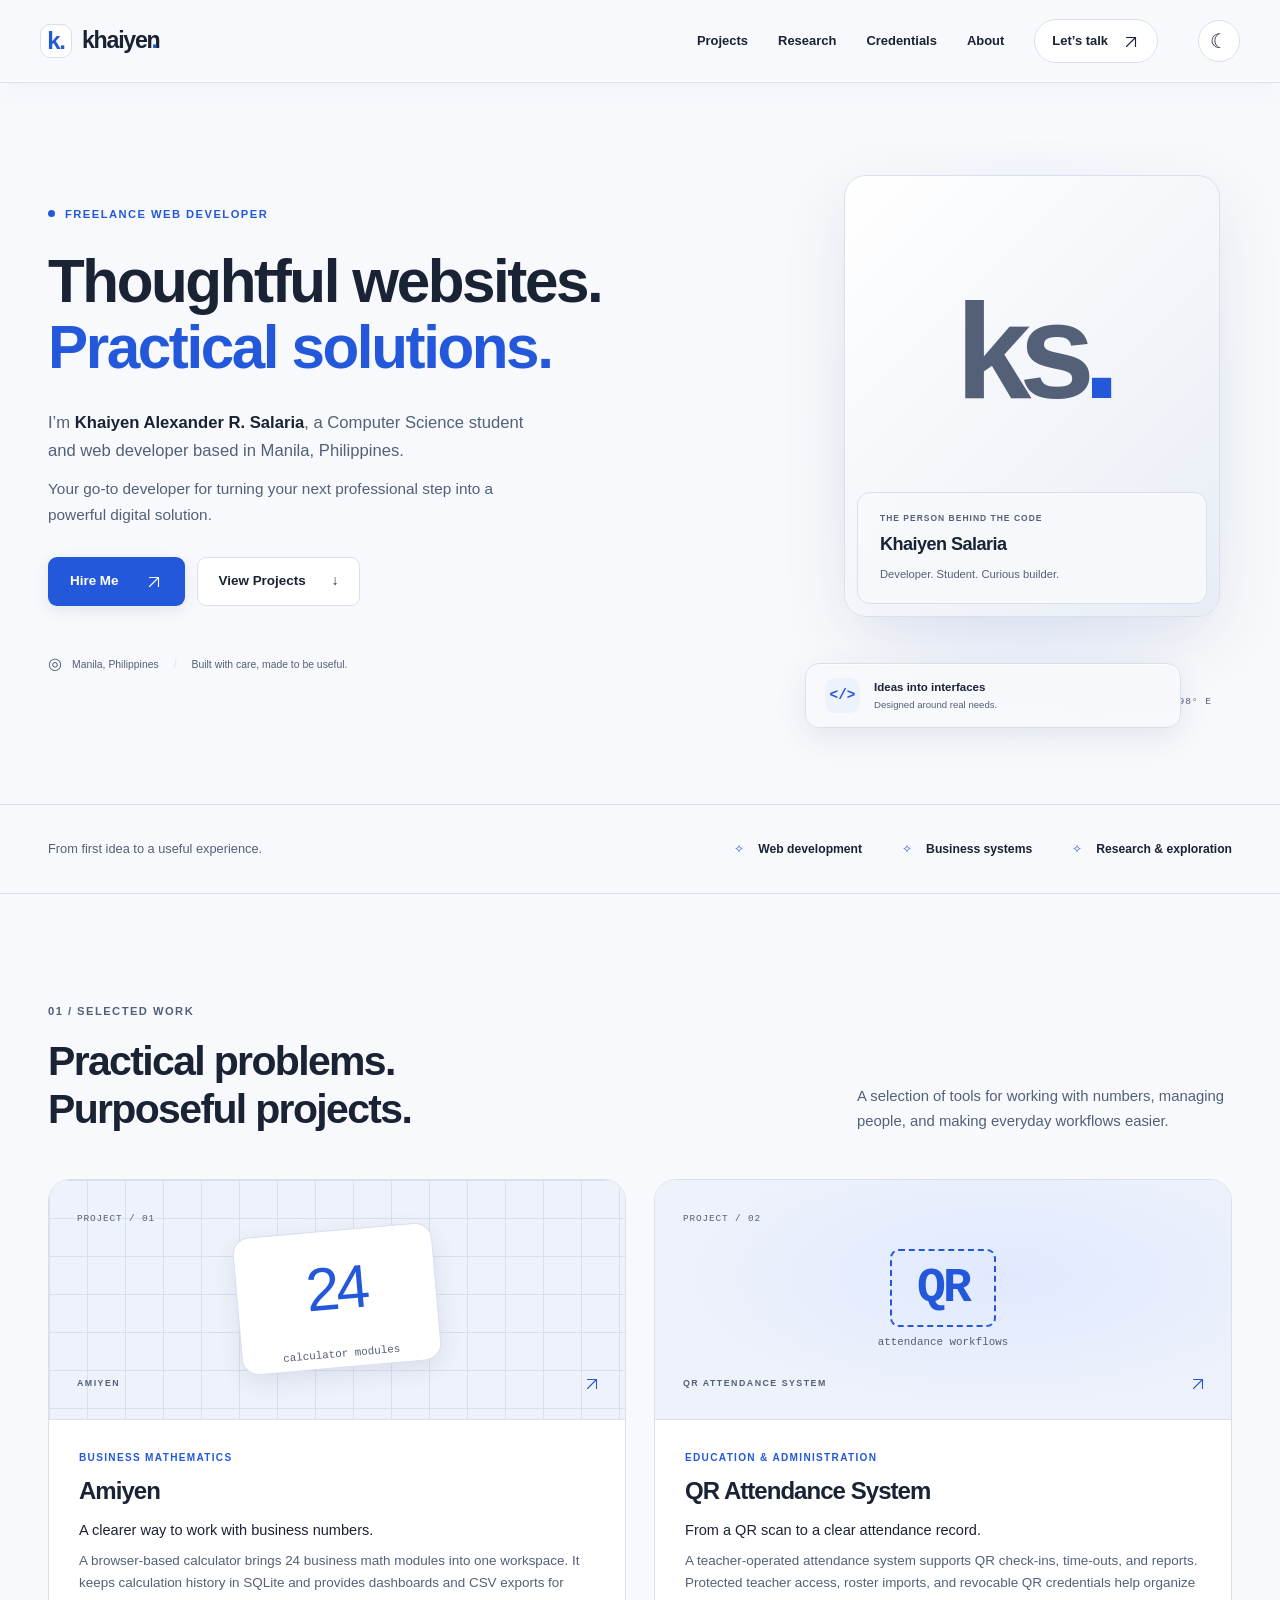
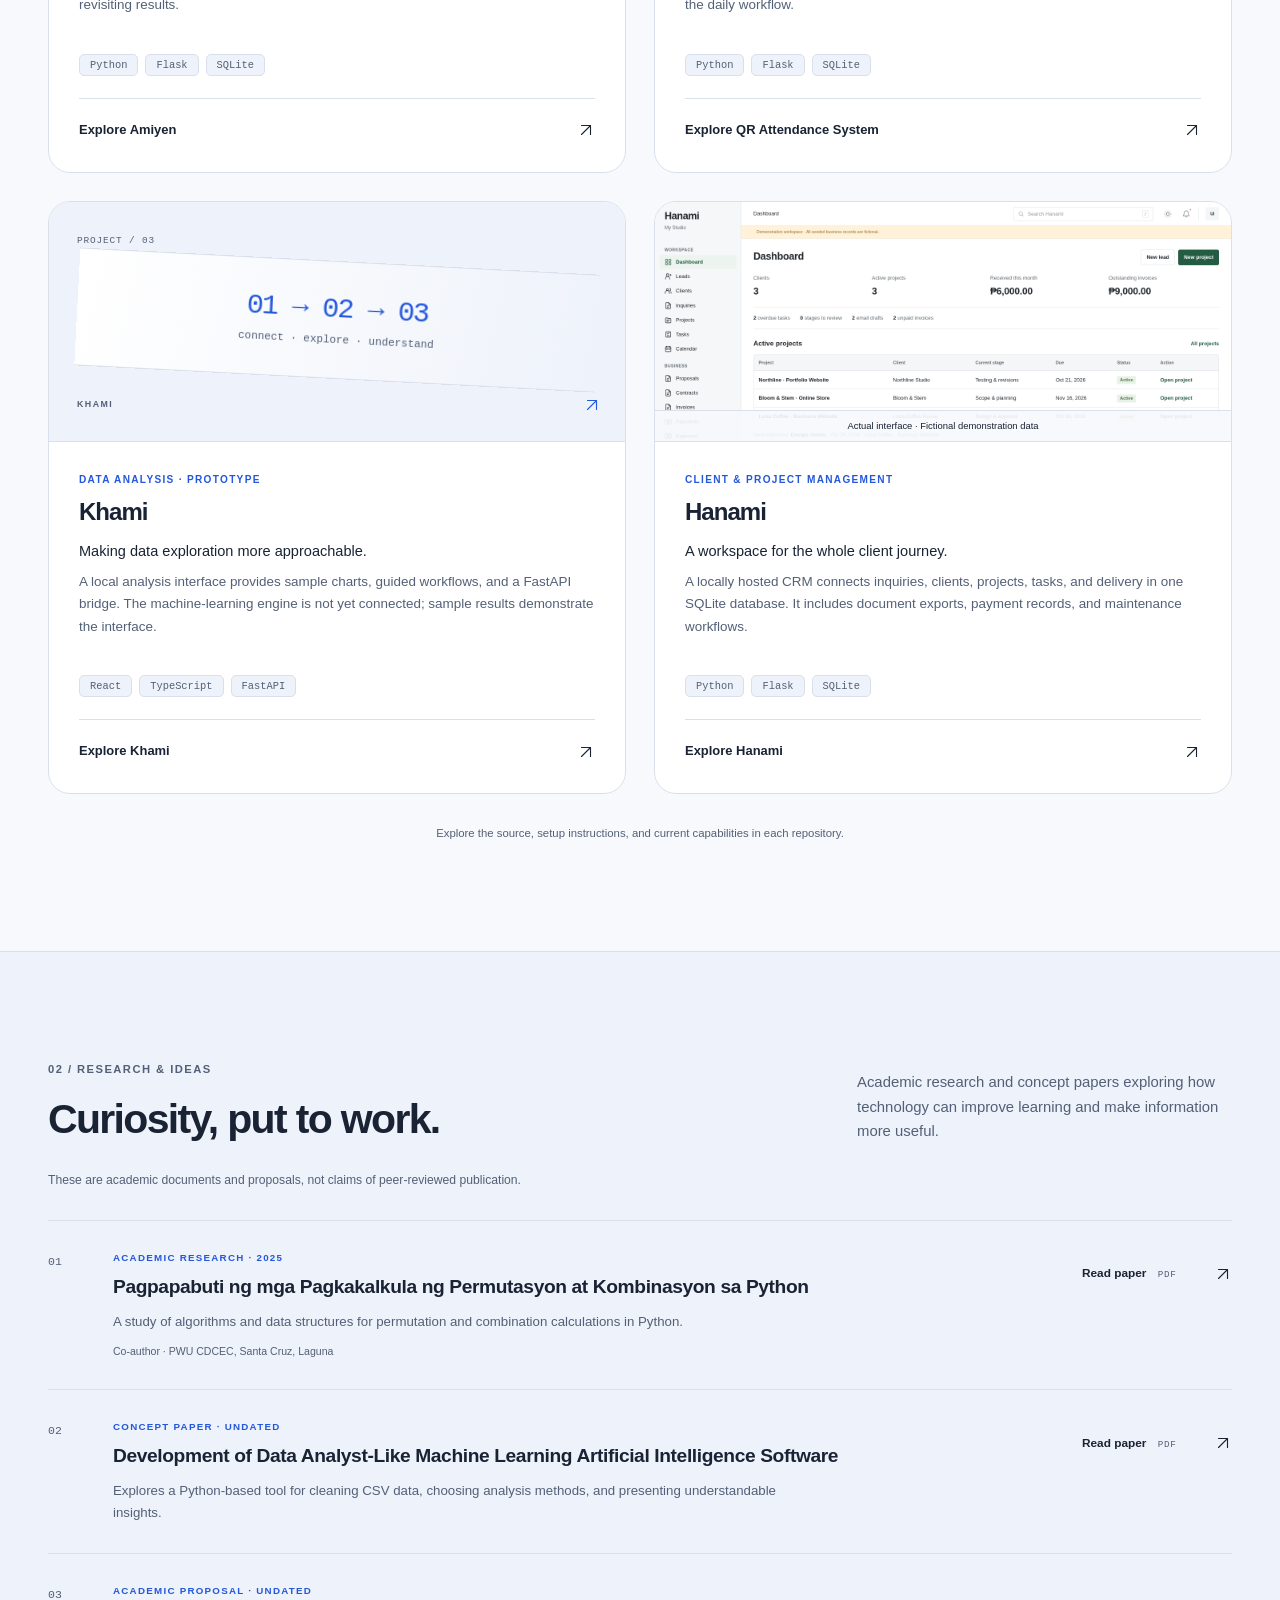
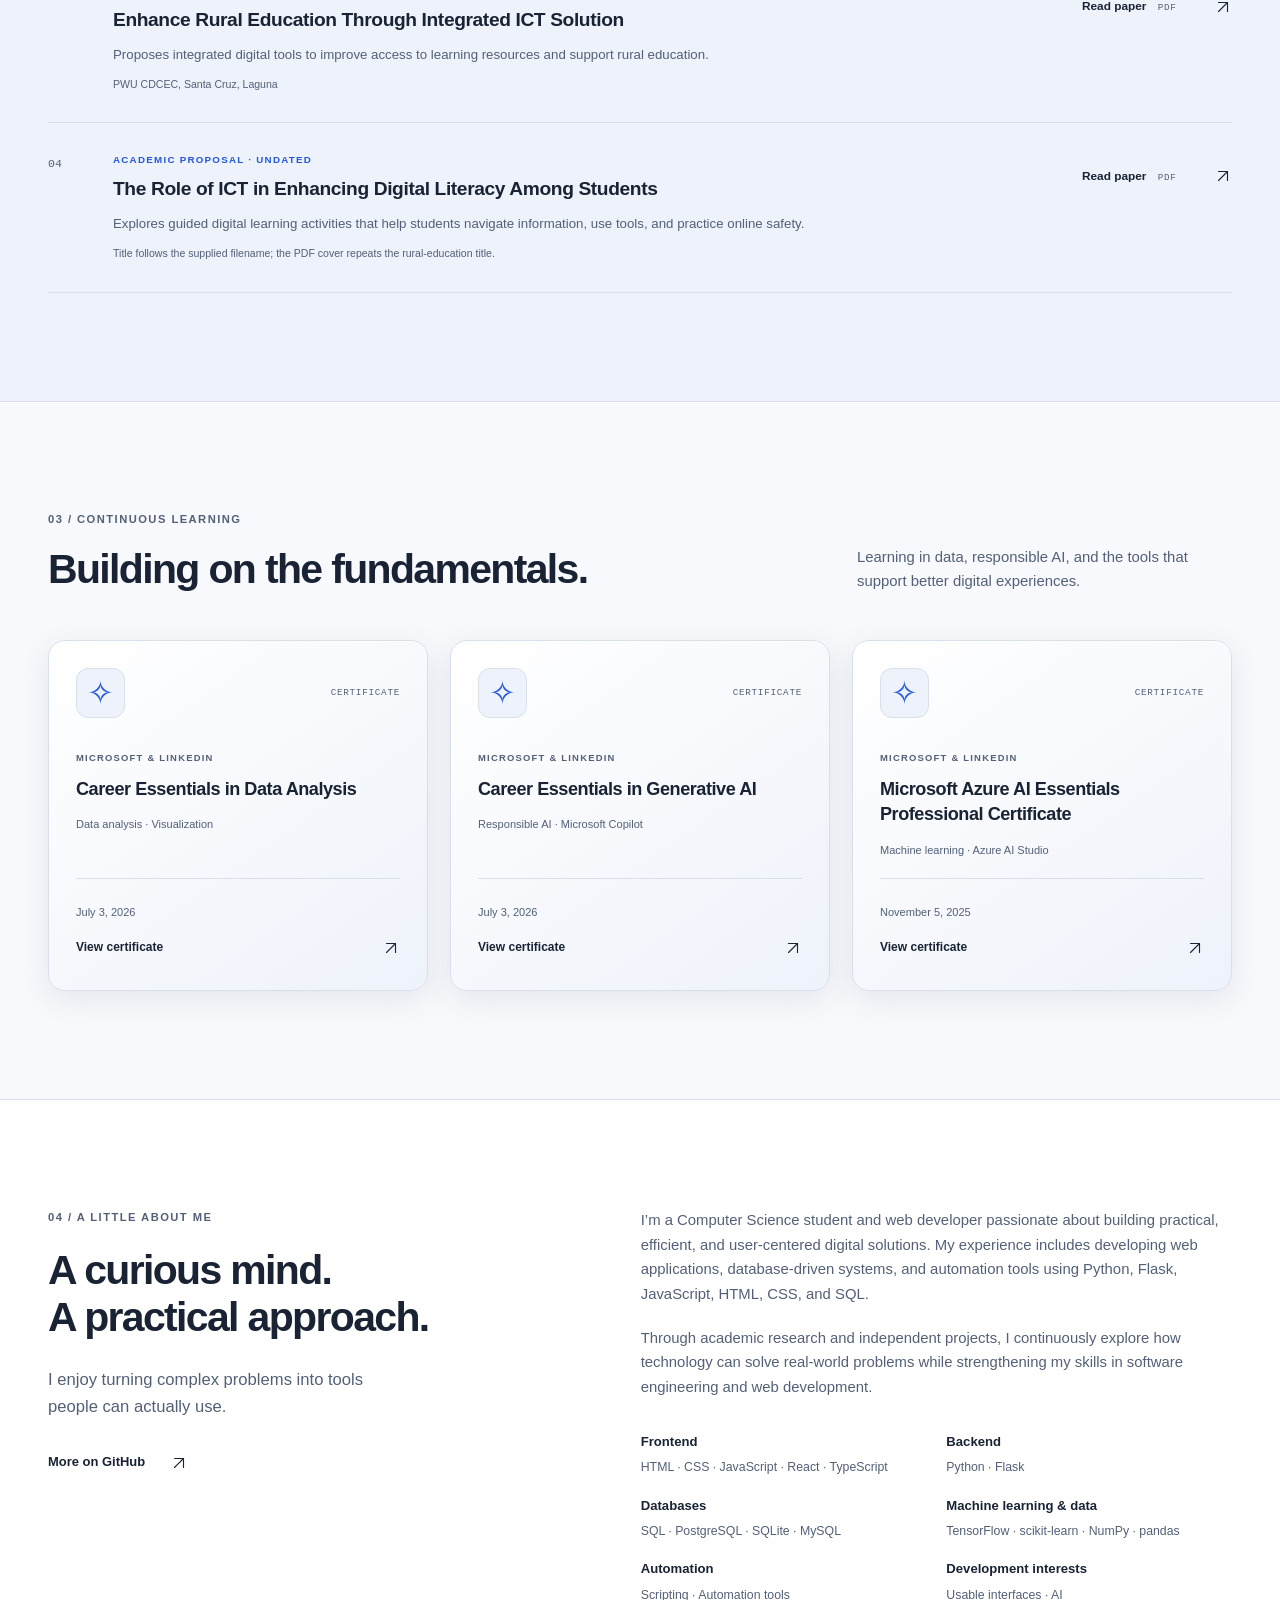
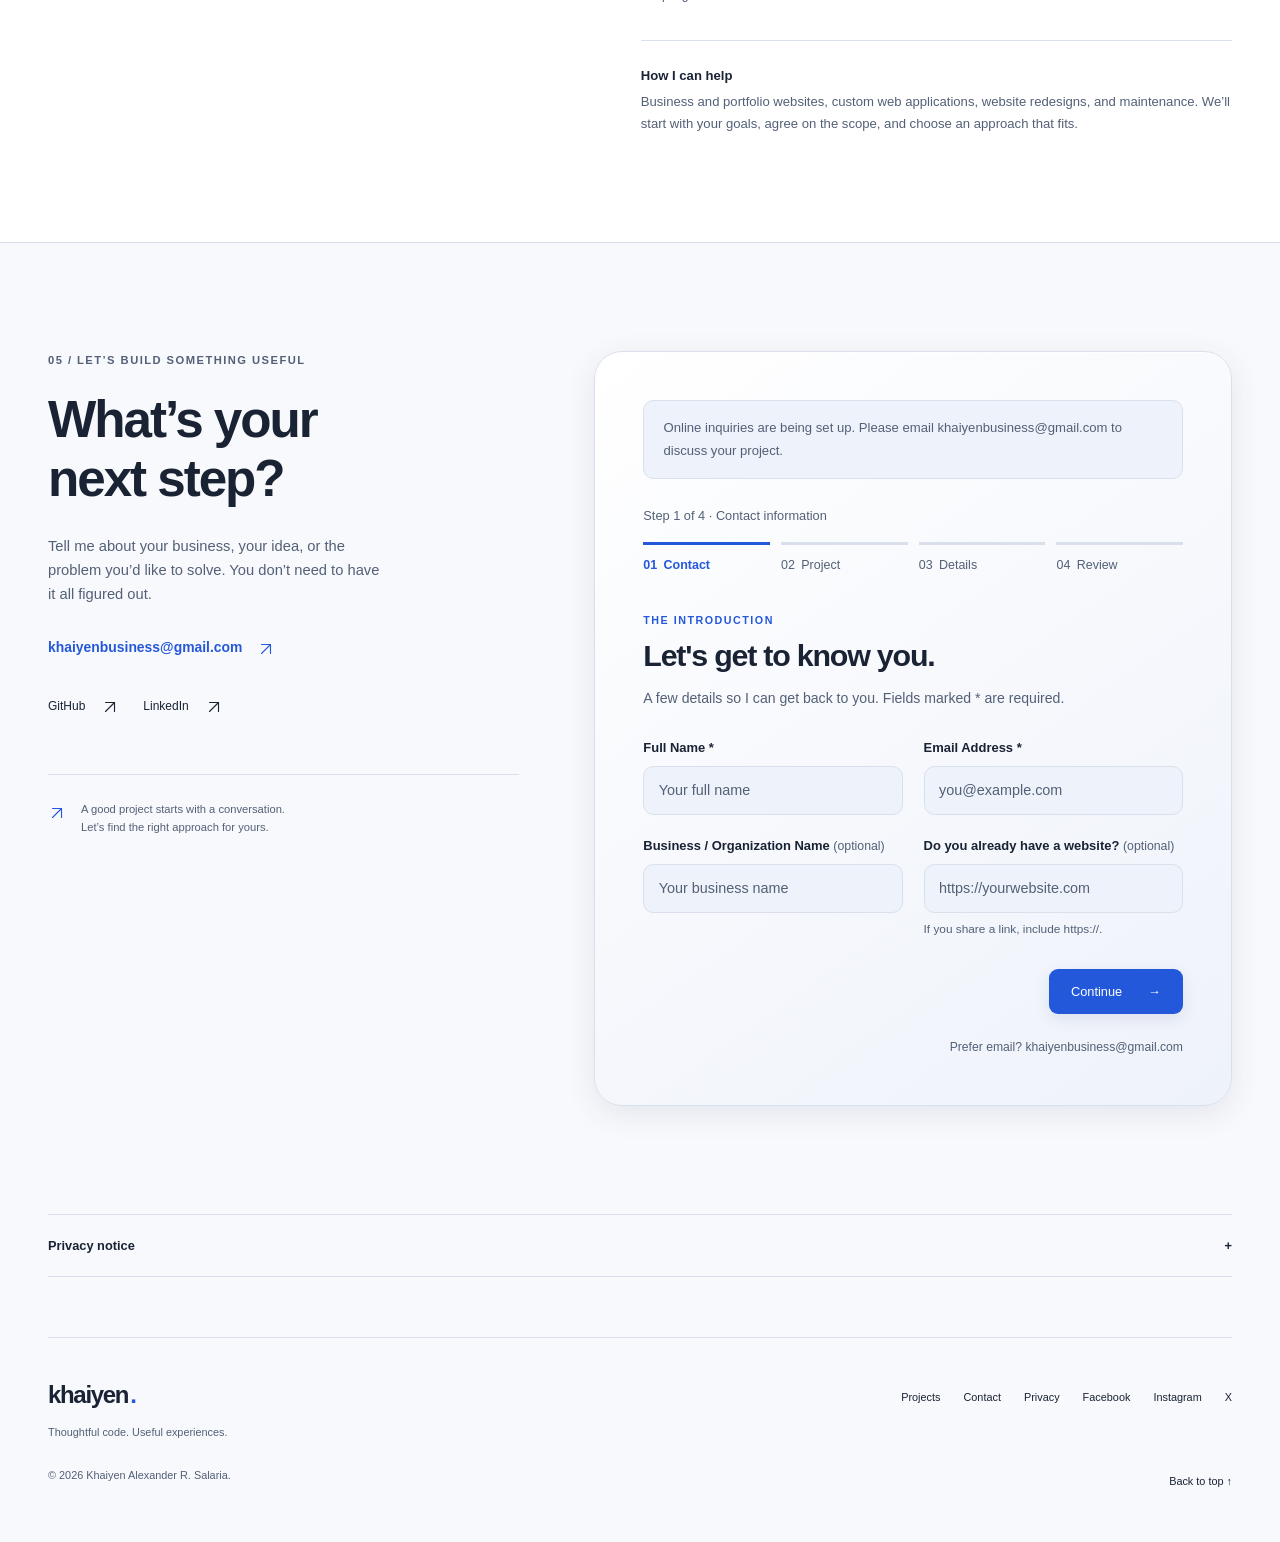
==== commit 724082d1: "Add owner-confirmed technical skills and align smoke test URL option" ====
--- a/index.html
+++ b/index.html
@@ -30,7 +30,7 @@
  <div class="project-content"><p class="eyebrow">Client & project management</p><h3>Hanami</h3><p class="project-headline">A workspace for the whole client journey.</p><p>A locally hosted CRM connects inquiries, clients, projects, tasks, and delivery in one SQLite database. It includes document exports, payment records, and maintenance workflows.</p><ul class="tags" aria-label="Hanami technologies"><li>Python</li><li>Flask</li><li>SQLite</li></ul><a class="text-link" href="https://github.com/khaiyenIsCanadianHam/Hanami" target="_blank" rel="noopener noreferrer">Explore Hanami<span aria-hidden="true"><svg class="icon" viewBox="0 0 24 24" width="18" height="18" fill="none" stroke="currentColor" stroke-width="1.5" stroke-linecap="round" stroke-linejoin="round" aria-hidden="true"><path d="M6 18 18 6M6 6h12v12"/></svg></span><span class="sr-only"> on GitHub (opens in a new tab)</span></a></div></article></div><p class="section-endnote">Explore the source, setup instructions, and current capabilities in each repository.</p></section>
 <section id="research" class="research-section section" aria-labelledby="research-title"><div class="section-wrap"><div class="section-heading"><div><p class="eyebrow">02 / RESEARCH & IDEAS</p><h2 id="research-title">Curiosity, put to work.</h2></div><p>Academic research and concept papers exploring how technology can improve learning and make information more useful.</p></div><p class="research-context">These are academic documents and proposals, not claims of peer-reviewed publication.</p><div class="research-list"><article class="research-row"><span class="row-number" aria-hidden="true">01</span><div><p class="eyebrow">Academic research · 2025</p><h3>Pagpapabuti ng mga Pagkakalkula ng Permutasyon at Kombinasyon sa Python</h3><p>A study of algorithms and data structures for permutation and combination calculations in Python.</p><p class="document-note">Co-author · PWU CDCEC, Santa Cruz, Laguna</p></div><a class="document-link" href="assets/documents/python-permutations-combinations.pdf" target="_blank" rel="noopener noreferrer"><span>Read paper <span class="file-label">PDF</span></span><span aria-hidden="true"><svg class="icon" viewBox="0 0 24 24" width="18" height="18" fill="none" stroke="currentColor" stroke-width="1.5" stroke-linecap="round" stroke-linejoin="round" aria-hidden="true"><path d="M6 18 18 6M6 6h12v12"/></svg></span><span class="sr-only">: Pagpapabuti ng mga Pagkakalkula ng Permutasyon at Kombinasyon sa Python (opens in a new tab)</span></a></article><article class="research-row"><span class="row-number" aria-hidden="true">02</span><div><p class="eyebrow">Concept paper · Undated</p><h3>Development of Data Analyst-Like Machine Learning Artificial Intelligence Software</h3><p>Explores a Python-based tool for cleaning CSV data, choosing analysis methods, and presenting understandable insights.</p></div><a class="document-link" href="assets/documents/data-analyst-concept.pdf" target="_blank" rel="noopener noreferrer"><span>Read paper <span class="file-label">PDF</span></span><span aria-hidden="true"><svg class="icon" viewBox="0 0 24 24" width="18" height="18" fill="none" stroke="currentColor" stroke-width="1.5" stroke-linecap="round" stroke-linejoin="round" aria-hidden="true"><path d="M6 18 18 6M6 6h12v12"/></svg></span><span class="sr-only">: Development of Data Analyst-Like Machine Learning Artificial Intelligence Software (opens in a new tab)</span></a></article><article class="research-row"><span class="row-number" aria-hidden="true">03</span><div><p class="eyebrow">Academic proposal · Undated</p><h3>Enhance Rural Education Through Integrated ICT Solution</h3><p>Proposes integrated digital tools to improve access to learning resources and support rural education.</p><p class="document-note">PWU CDCEC, Santa Cruz, Laguna</p></div><a class="document-link" href="assets/documents/rural-education.pdf" target="_blank" rel="noopener noreferrer"><span>Read paper <span class="file-label">PDF</span></span><span aria-hidden="true"><svg class="icon" viewBox="0 0 24 24" width="18" height="18" fill="none" stroke="currentColor" stroke-width="1.5" stroke-linecap="round" stroke-linejoin="round" aria-hidden="true"><path d="M6 18 18 6M6 6h12v12"/></svg></span><span class="sr-only">: Enhance Rural Education Through Integrated ICT Solution (opens in a new tab)</span></a></article><article class="research-row"><span class="row-number" aria-hidden="true">04</span><div><p class="eyebrow">Academic proposal · Undated</p><h3>The Role of ICT in Enhancing Digital Literacy Among Students</h3><p>Explores guided digital learning activities that help students navigate information, use tools, and practice online safety.</p><p class="document-note">Title follows the supplied filename; the PDF cover repeats the rural-education title.</p></div><a class="document-link" href="assets/documents/digital-literacy.pdf" target="_blank" rel="noopener noreferrer"><span>Read paper <span class="file-label">PDF</span></span><span aria-hidden="true"><svg class="icon" viewBox="0 0 24 24" width="18" height="18" fill="none" stroke="currentColor" stroke-width="1.5" stroke-linecap="round" stroke-linejoin="round" aria-hidden="true"><path d="M6 18 18 6M6 6h12v12"/></svg></span><span class="sr-only">: The Role of ICT in Enhancing Digital Literacy Among Students (opens in a new tab)</span></a></article></div></div></section>
 <section id="certifications" class="section-wrap section" aria-labelledby="certifications-title"><div class="section-heading"><div><p class="eyebrow">03 / CONTINUOUS LEARNING</p><h2 id="certifications-title">Building on the fundamentals.</h2></div><p>Learning in data, responsible AI, and the tools that support better digital experiences.</p></div><div class="certificates-grid"><article class="certificate"><div class="certificate-top"><span class="certificate-symbol" aria-hidden="true">✧</span><span class="file-label">CERTIFICATE</span></div><p class="eyebrow">Microsoft & LinkedIn</p><h3>Career Essentials in Data Analysis</h3><p>Data analysis · Visualization</p><div class="certificate-bottom"><time datetime="2026-07-03">July 3, 2026</time><a href="assets/documents/data-analysis.pdf" target="_blank" rel="noopener noreferrer" aria-label="View Career Essentials in Data Analysis certificate PDF (opens in a new tab)">View certificate <span aria-hidden="true"><svg class="icon" viewBox="0 0 24 24" width="18" height="18" fill="none" stroke="currentColor" stroke-width="1.5" stroke-linecap="round" stroke-linejoin="round" aria-hidden="true"><path d="M6 18 18 6M6 6h12v12"/></svg></span></a></div></article><article class="certificate"><div class="certificate-top"><span class="certificate-symbol" aria-hidden="true">✧</span><span class="file-label">CERTIFICATE</span></div><p class="eyebrow">Microsoft & LinkedIn</p><h3>Career Essentials in Generative AI</h3><p>Responsible AI · Microsoft Copilot</p><div class="certificate-bottom"><time datetime="2026-07-03">July 3, 2026</time><a href="assets/documents/generative-ai.pdf" target="_blank" rel="noopener noreferrer" aria-label="View Career Essentials in Generative AI certificate PDF (opens in a new tab)">View certificate <span aria-hidden="true"><svg class="icon" viewBox="0 0 24 24" width="18" height="18" fill="none" stroke="currentColor" stroke-width="1.5" stroke-linecap="round" stroke-linejoin="round" aria-hidden="true"><path d="M6 18 18 6M6 6h12v12"/></svg></span></a></div></article><article class="certificate"><div class="certificate-top"><span class="certificate-symbol" aria-hidden="true">✧</span><span class="file-label">CERTIFICATE</span></div><p class="eyebrow">Microsoft & LinkedIn</p><h3>Microsoft Azure AI Essentials Professional Certificate</h3><p>Machine learning · Azure AI Studio</p><div class="certificate-bottom"><time datetime="2025-11-05">November 5, 2025</time><a href="assets/documents/azure-ai.pdf" target="_blank" rel="noopener noreferrer" aria-label="View Microsoft Azure AI Essentials Professional Certificate certificate PDF (opens in a new tab)">View certificate <span aria-hidden="true"><svg class="icon" viewBox="0 0 24 24" width="18" height="18" fill="none" stroke="currentColor" stroke-width="1.5" stroke-linecap="round" stroke-linejoin="round" aria-hidden="true"><path d="M6 18 18 6M6 6h12v12"/></svg></span></a></div></article></div></section>
-<section id="about" class="about-section section" aria-labelledby="about-title"><div class="section-wrap about-grid"><div><p class="eyebrow">04 / A LITTLE ABOUT ME</p><h2 id="about-title">A curious mind.<br>A practical approach.</h2><p class="about-lead">I enjoy turning complex problems into tools people can actually use.</p><a class="text-link" href="https://github.com/khaiyenIsCanadianHam" rel="me noopener noreferrer" target="_blank">More on GitHub <span aria-hidden="true"><svg class="icon" viewBox="0 0 24 24" width="18" height="18" fill="none" stroke="currentColor" stroke-width="1.5" stroke-linecap="round" stroke-linejoin="round" aria-hidden="true"><path d="M6 18 18 6M6 6h12v12"/></svg></span><span class="sr-only"> (opens in a new tab)</span></a></div><div class="about-content"><p>I’m a Computer Science student and web developer passionate about building practical, efficient, and user-centered digital solutions. My experience includes developing web applications, database-driven systems, and automation tools using Python, Flask, JavaScript, HTML, CSS, and SQL.</p><p>Through academic research and independent projects, I continuously explore how technology can solve real-world problems while strengthening my skills in software engineering and web development.</p><div class="skills-grid"><div><h3>Frontend</h3><p>HTML · CSS · JavaScript</p></div><div><h3>Backend</h3><p>Python · Flask</p></div><div><h3>Data & databases</h3><p>SQL · SQLite · Data analysis</p></div><div><h3>Development interests</h3><p>Automation · Usable interfaces · AI</p></div></div><div class="services"><h3>How I can help</h3><p>Business and portfolio websites, custom web applications, website redesigns, and maintenance. We’ll start with your goals, agree on the scope, and choose an approach that fits.</p></div></div></div></section>
+<section id="about" class="about-section section" aria-labelledby="about-title"><div class="section-wrap about-grid"><div><p class="eyebrow">04 / A LITTLE ABOUT ME</p><h2 id="about-title">A curious mind.<br>A practical approach.</h2><p class="about-lead">I enjoy turning complex problems into tools people can actually use.</p><a class="text-link" href="https://github.com/khaiyenIsCanadianHam" rel="me noopener noreferrer" target="_blank">More on GitHub <span aria-hidden="true"><svg class="icon" viewBox="0 0 24 24" width="18" height="18" fill="none" stroke="currentColor" stroke-width="1.5" stroke-linecap="round" stroke-linejoin="round" aria-hidden="true"><path d="M6 18 18 6M6 6h12v12"/></svg></span><span class="sr-only"> (opens in a new tab)</span></a></div><div class="about-content"><p>I’m a Computer Science student and web developer passionate about building practical, efficient, and user-centered digital solutions. My experience includes developing web applications, database-driven systems, and automation tools using Python, Flask, JavaScript, HTML, CSS, and SQL.</p><p>Through academic research and independent projects, I continuously explore how technology can solve real-world problems while strengthening my skills in software engineering and web development.</p><div class="skills-grid"><div><h3>Frontend</h3><p>HTML · CSS · JavaScript · React · TypeScript</p></div><div><h3>Backend</h3><p>Python · Flask</p></div><div><h3>Databases</h3><p>SQL · PostgreSQL · SQLite · MySQL</p></div><div><h3>Machine learning & data</h3><p>TensorFlow · scikit-learn · NumPy · pandas</p></div><div><h3>Automation</h3><p>Scripting · Automation tools</p></div><div><h3>Development interests</h3><p>Usable interfaces · AI</p></div></div><div class="services"><h3>How I can help</h3><p>Business and portfolio websites, custom web applications, website redesigns, and maintenance. We’ll start with your goals, agree on the scope, and choose an approach that fits.</p></div></div></div></section>
 <section id="contact" class="section-wrap section contact-section" aria-labelledby="contact-title"><div class="contact-intro"><p class="eyebrow">05 / LET’S BUILD SOMETHING USEFUL</p><h2 id="contact-title">What’s your<br>next step?</h2><p>Tell me about your business, your idea, or the problem you’d like to solve. You don’t need to have it all figured out.</p><a class="email-link" href="mailto:khaiyenbusiness@gmail.com">khaiyenbusiness@gmail.com <span aria-hidden="true"><svg class="icon" viewBox="0 0 24 24" width="18" height="18" fill="none" stroke="currentColor" stroke-width="1.5" stroke-linecap="round" stroke-linejoin="round" aria-hidden="true"><path d="M6 18 18 6M6 6h12v12"/></svg></span></a><div class="social-links"><a href="https://github.com/khaiyenIsCanadianHam" rel="me noopener noreferrer" target="_blank">GitHub<span class="sr-only"> (opens in a new tab)</span> <svg class="icon" viewBox="0 0 24 24" width="18" height="18" fill="none" stroke="currentColor" stroke-width="1.5" stroke-linecap="round" stroke-linejoin="round" aria-hidden="true"><path d="M6 18 18 6M6 6h12v12"/></svg></a><a href="https://www.linkedin.com/in/khaiyen-alexander-salaria-117b07363/" rel="me noopener noreferrer" target="_blank">LinkedIn<span class="sr-only"> (opens in a new tab)</span> <svg class="icon" viewBox="0 0 24 24" width="18" height="18" fill="none" stroke="currentColor" stroke-width="1.5" stroke-linecap="round" stroke-linejoin="round" aria-hidden="true"><path d="M6 18 18 6M6 6h12v12"/></svg></a></div><div class="contact-note"><span aria-hidden="true"><svg class="icon" viewBox="0 0 24 24" width="18" height="18" fill="none" stroke="currentColor" stroke-width="1.5" stroke-linecap="round" stroke-linejoin="round" aria-hidden="true"><path d="M6 18 18 6M6 6h12v12"/></svg></span><p>A good project starts with a conversation.<br>Let’s find the right approach for yours.</p></div></div><div id="form-slot"><form id="inquiry-form" class="inquiry-form" action="https://api.web3forms.com/submit" method="POST">
   <!-- Add your public Web3Forms access key here. This is its only configuration location. -->
   <input type="hidden" name="access_key" value="">
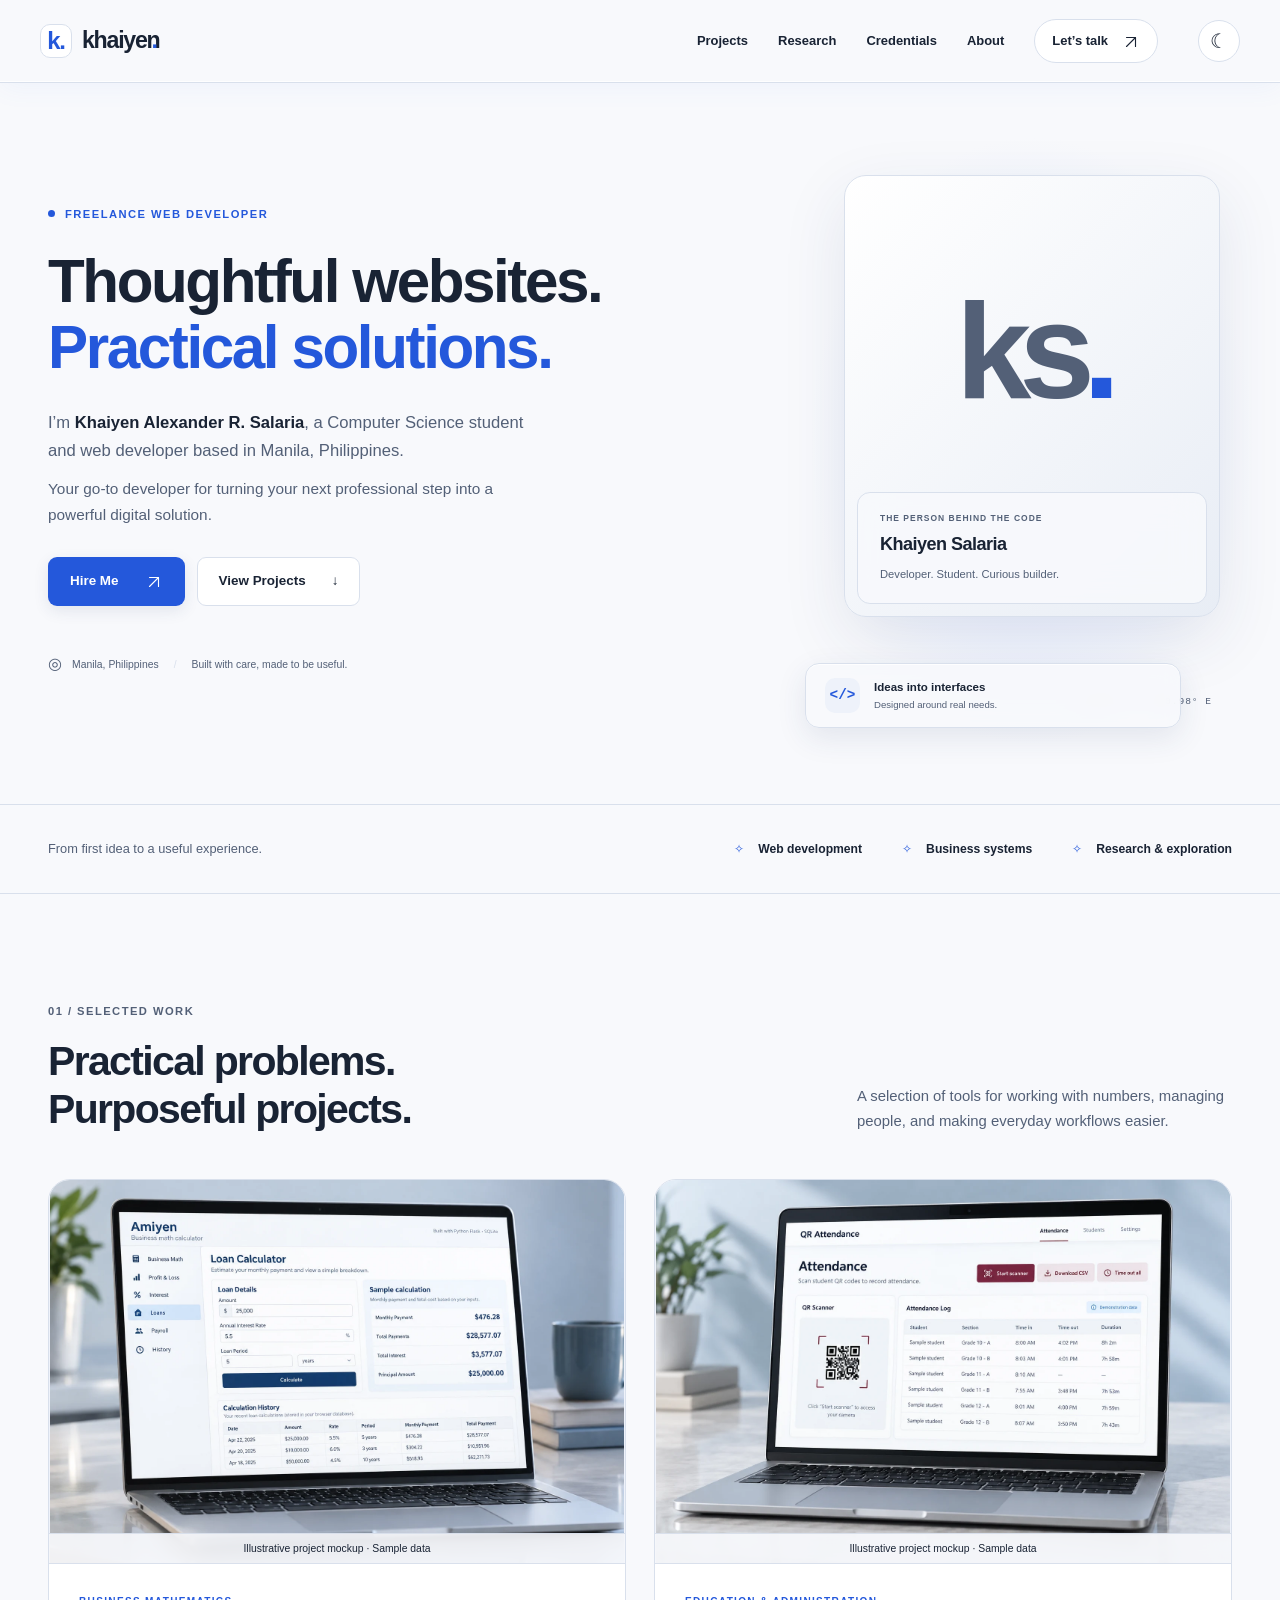
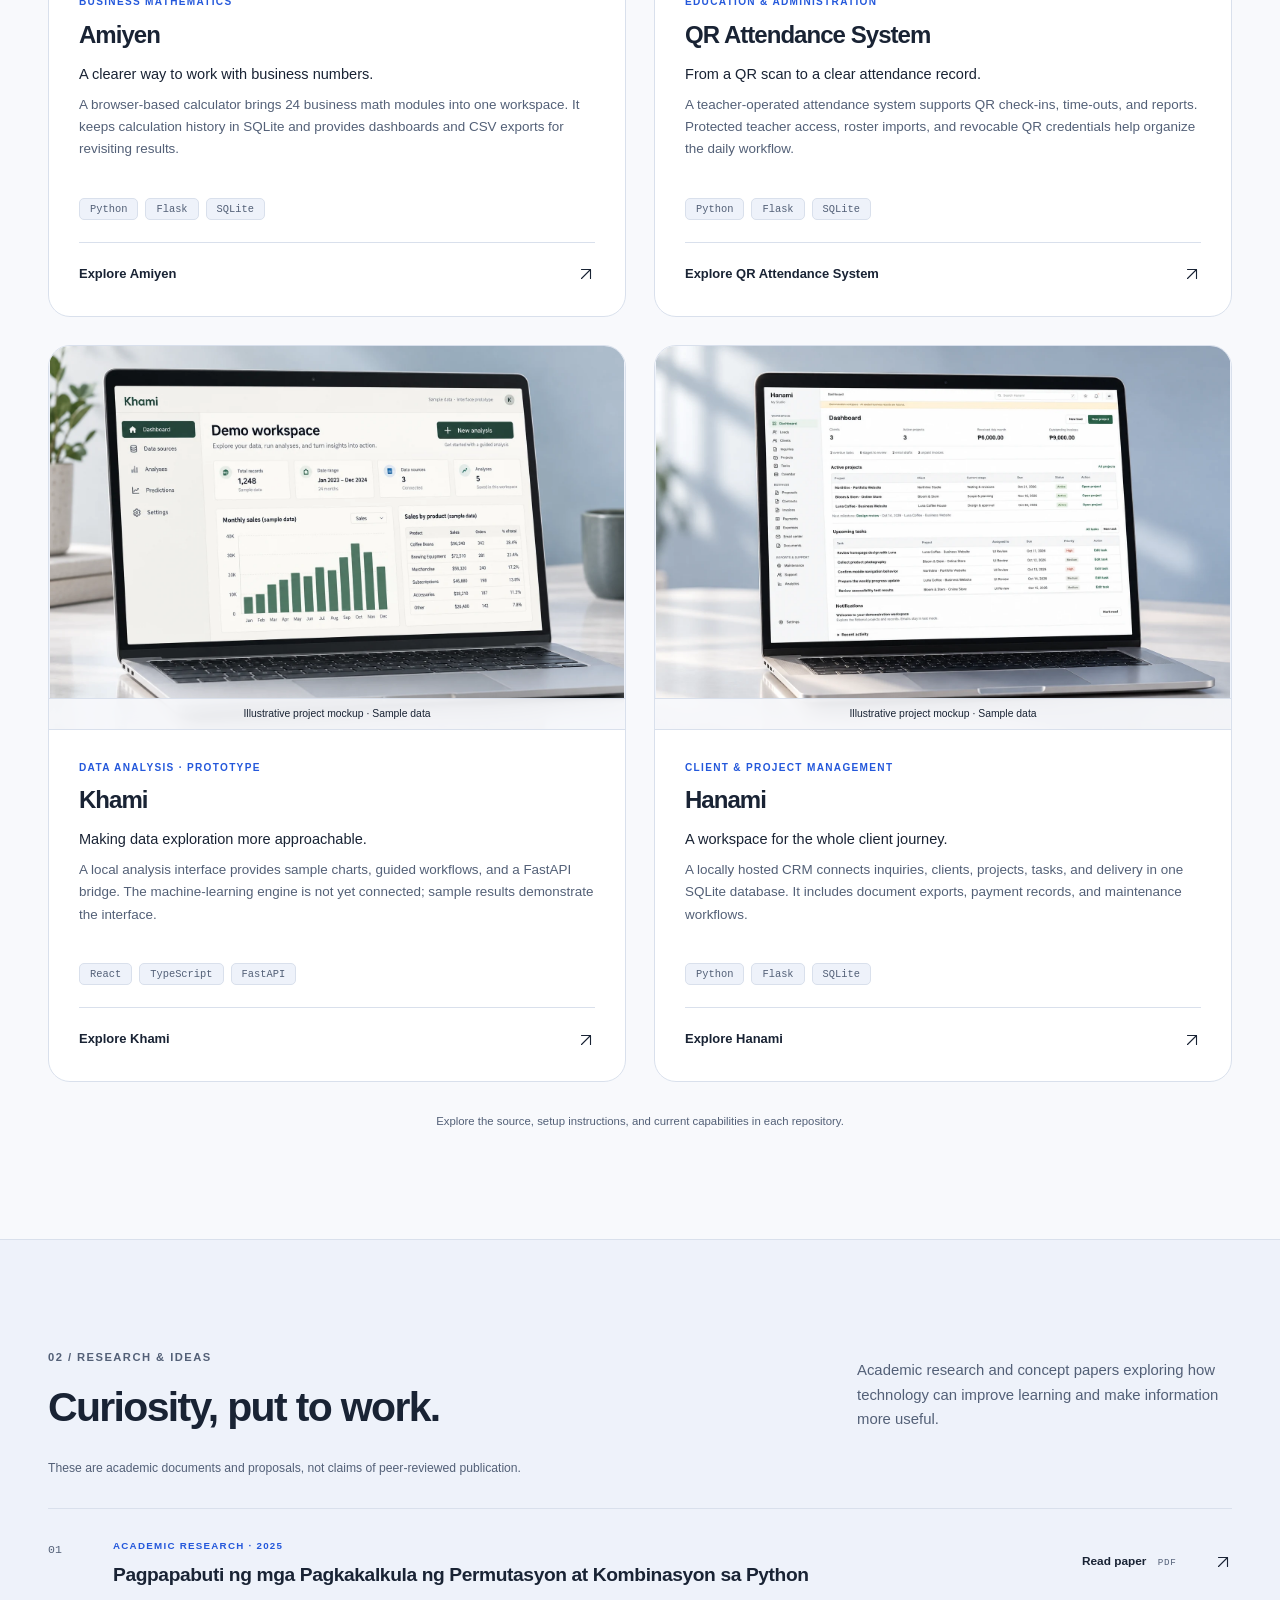
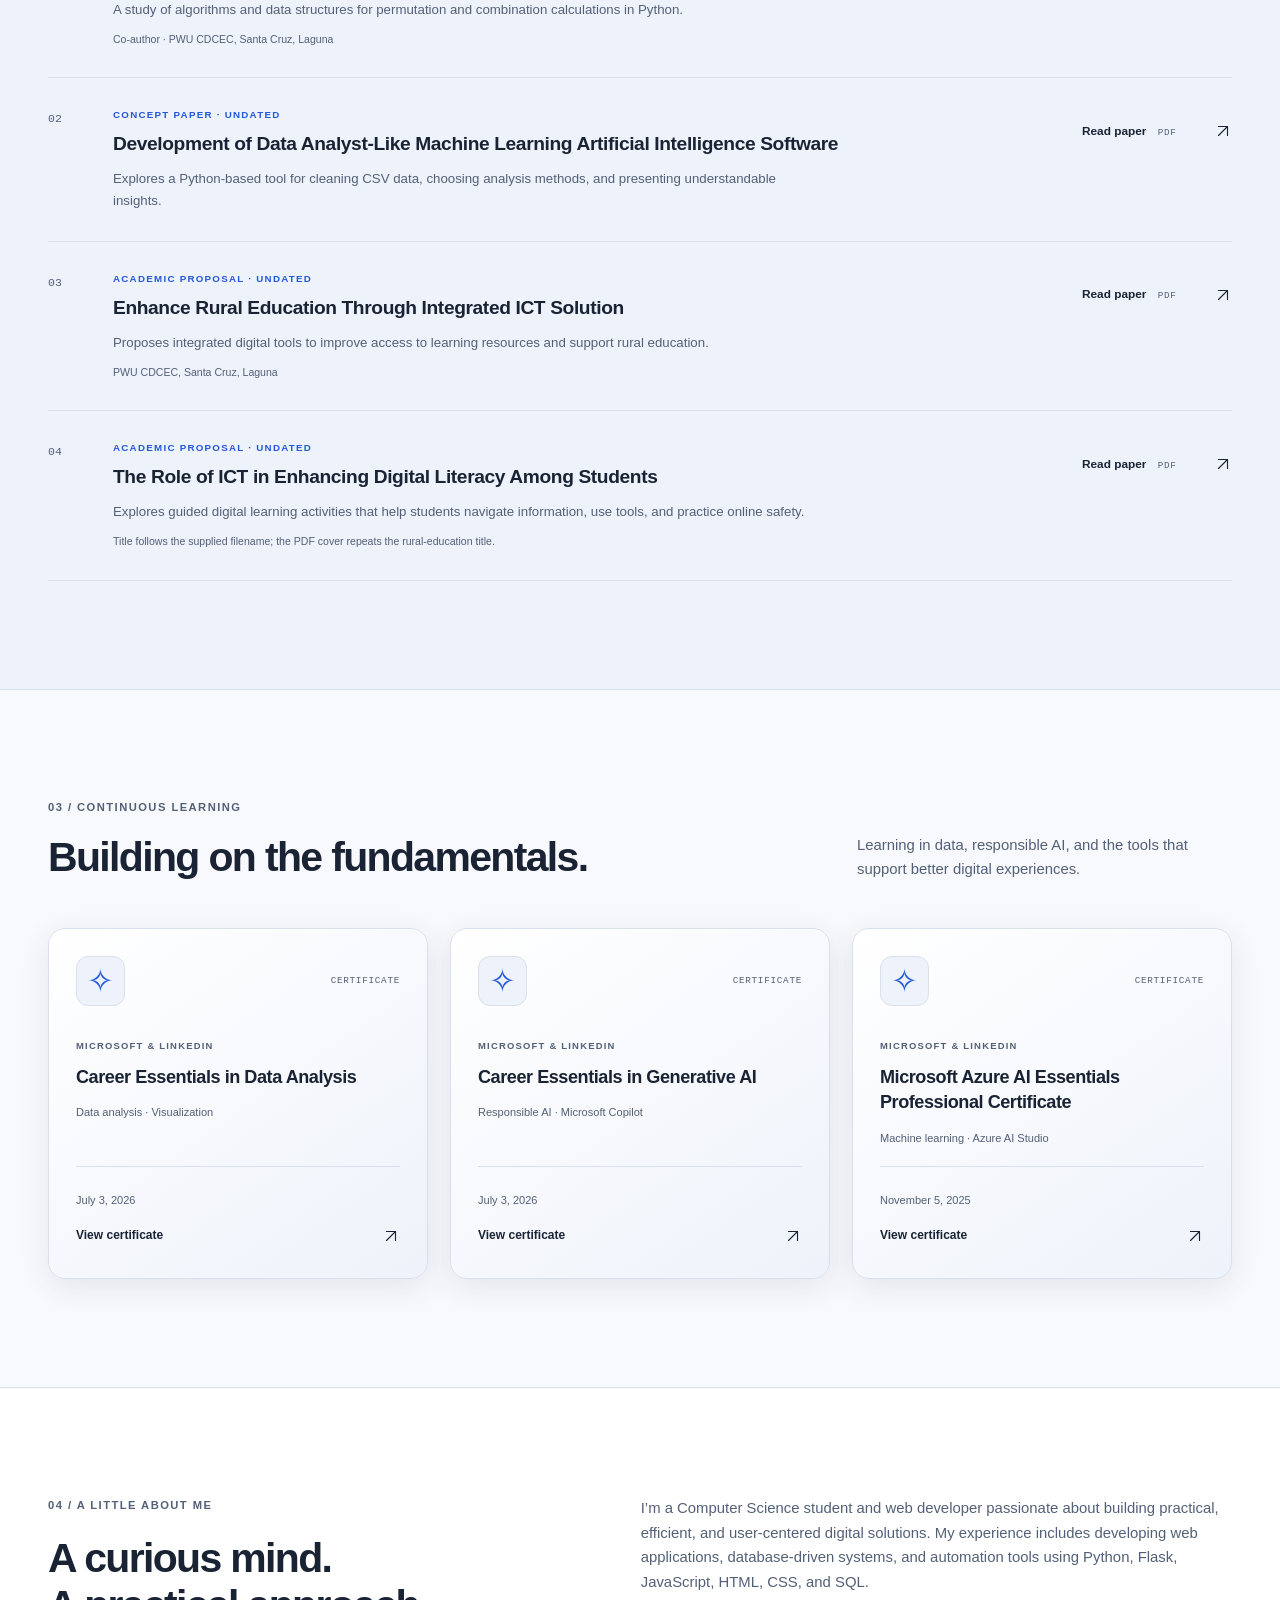
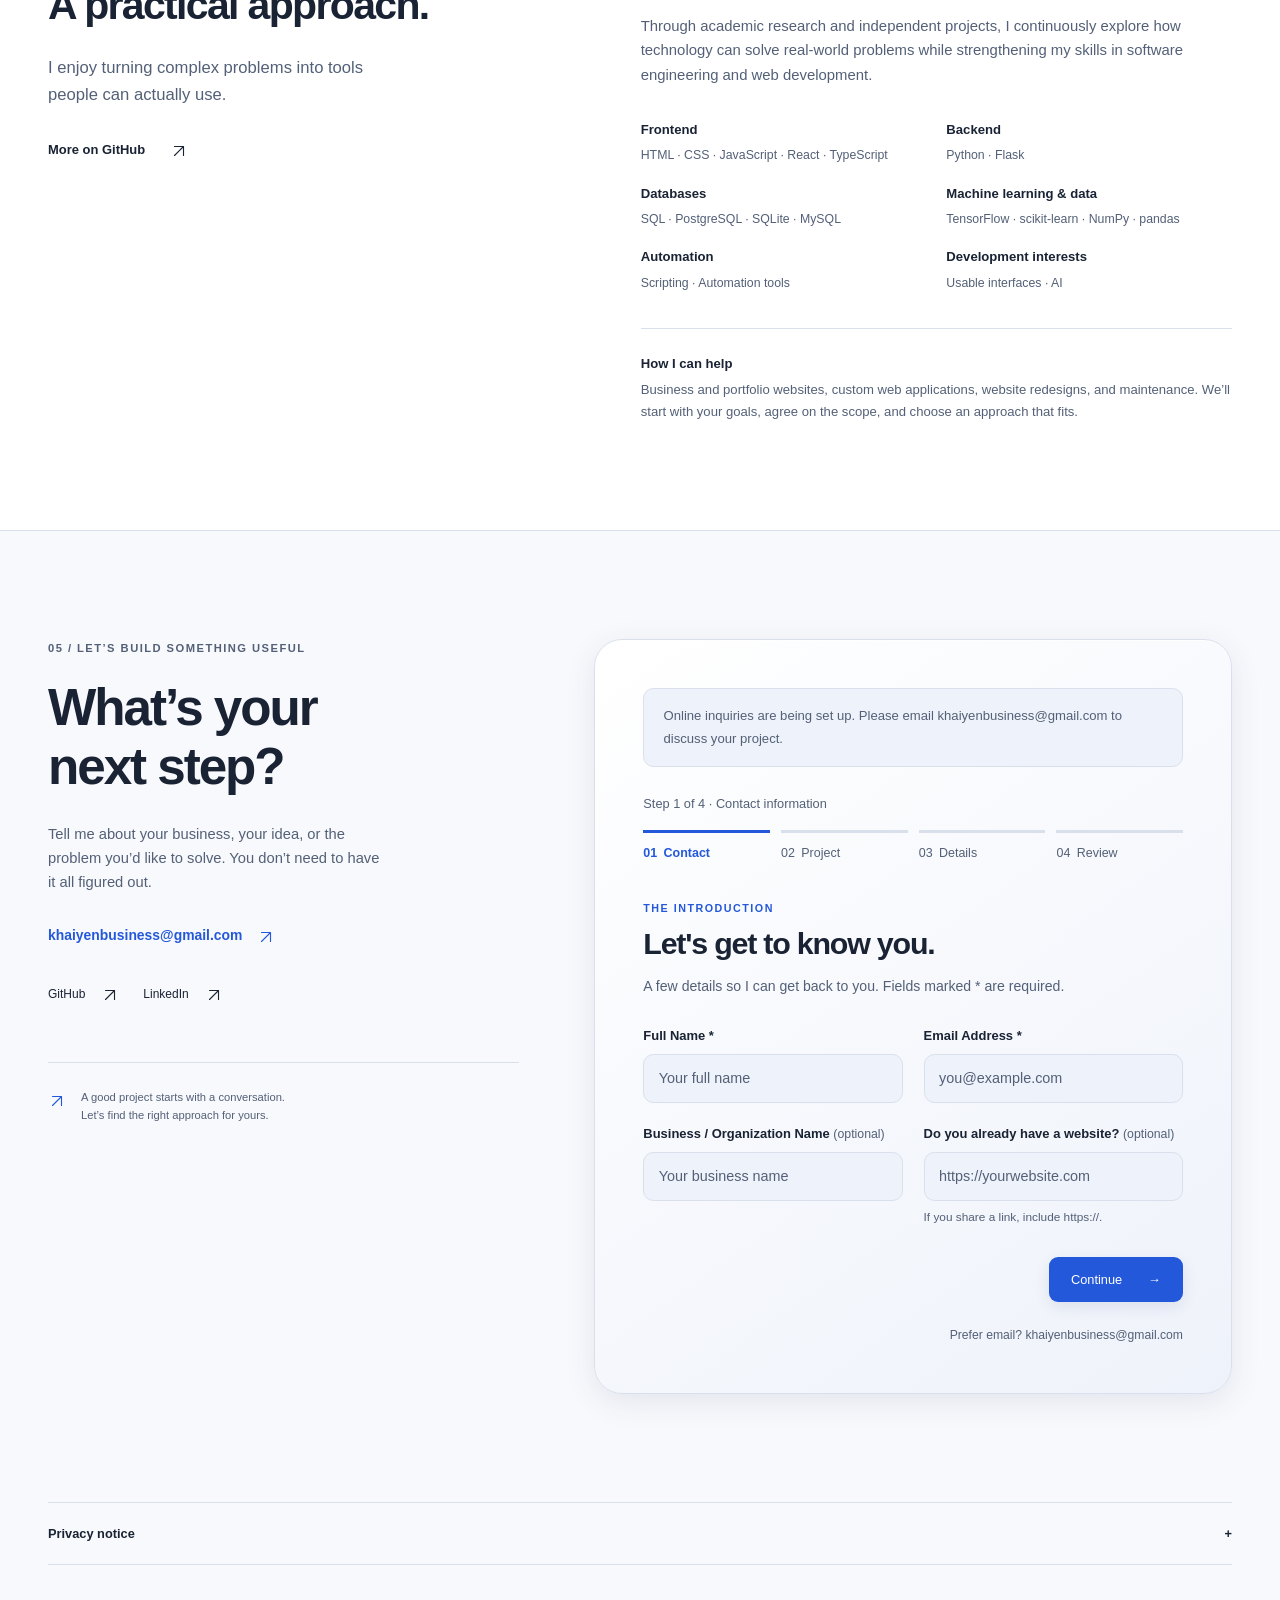
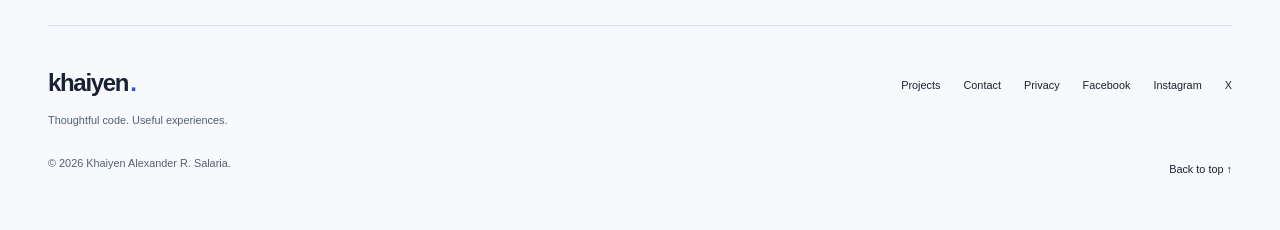
==== commit 3563ae49: "Replace project previews with illustrative laptop mockups" ====
--- a/index.html
+++ b/index.html
@@ -20,13 +20,13 @@
 <div class="hero-portrait"><div class="portrait-frame"><div class="portrait-monogram" aria-hidden="true">ks<span>.</span></div><img id="profile-photo" src="https://avatars.githubusercontent.com/u/323066210?v=4" alt="Khaiyen Salaria’s GitHub profile portrait" width="460" height="460" fetchpriority="high" referrerpolicy="no-referrer"><div class="portrait-caption"><span class="portrait-caption-label">THE PERSON BEHIND THE CODE</span><strong>Khaiyen Salaria</strong><span>Developer. Student. Curious builder.</span></div></div><div class="floating-note"><span aria-hidden="true">&lt;/&gt;</span><div>Ideas into interfaces<small>Designed around real needs.</small></div></div><span class="portrait-coordinate" aria-hidden="true">14.60° N / 120.98° E</span></div></section>
 <div class="expertise-strip"><div class="section-wrap"><p>From first idea to a useful experience.</p><ul aria-label="Areas of work"><li>Web development</li><li>Business systems</li><li>Research & exploration</li></ul></div></div>
 <section id="projects" class="section-wrap section" aria-labelledby="projects-title"><div class="section-heading"><div><p class="eyebrow">01 / SELECTED WORK</p><h2 id="projects-title">Practical problems.<br>Purposeful projects.</h2></div><p>A selection of tools for working with numbers, managing people, and making everyday workflows easier.</p></div><div class="projects-grid"><article class="project-card">
- <div class="project-visual calculator" aria-hidden="true"><span class="visual-index">PROJECT / 01</span><div class="visual-object"><span class="visual-big">24</span><span class="visual-small">calculator modules</span></div><span class="visual-label">AMIYEN</span><span class="visual-arrow"><svg class="icon" viewBox="0 0 24 24" width="18" height="18" fill="none" stroke="currentColor" stroke-width="1.5" stroke-linecap="round" stroke-linejoin="round" aria-hidden="true"><path d="M6 18 18 6M6 6h12v12"/></svg></span></div>
+ <figure class="project-visual project-mockup"><img src="assets/images/amiyen-mockup.webp" alt="Illustrative laptop mockup of the Amiyen business math calculator" width="1536" height="1024" loading="lazy" decoding="async"><figcaption class="mockup-caption">Illustrative project mockup · Sample data</figcaption></figure>
  <div class="project-content"><p class="eyebrow">Business mathematics</p><h3>Amiyen</h3><p class="project-headline">A clearer way to work with business numbers.</p><p>A browser-based calculator brings 24 business math modules into one workspace. It keeps calculation history in SQLite and provides dashboards and CSV exports for revisiting results.</p><ul class="tags" aria-label="Amiyen technologies"><li>Python</li><li>Flask</li><li>SQLite</li></ul><a class="text-link" href="https://github.com/khaiyenIsCanadianHam/Amiyen" target="_blank" rel="noopener noreferrer">Explore Amiyen<span aria-hidden="true"><svg class="icon" viewBox="0 0 24 24" width="18" height="18" fill="none" stroke="currentColor" stroke-width="1.5" stroke-linecap="round" stroke-linejoin="round" aria-hidden="true"><path d="M6 18 18 6M6 6h12v12"/></svg></span><span class="sr-only"> on GitHub (opens in a new tab)</span></a></div></article><article class="project-card">
- <div class="project-visual attendance" aria-hidden="true"><span class="visual-index">PROJECT / 02</span><div class="visual-object"><span class="visual-big">QR</span><span class="visual-small">attendance workflows</span></div><span class="visual-label">QR ATTENDANCE SYSTEM</span><span class="visual-arrow"><svg class="icon" viewBox="0 0 24 24" width="18" height="18" fill="none" stroke="currentColor" stroke-width="1.5" stroke-linecap="round" stroke-linejoin="round" aria-hidden="true"><path d="M6 18 18 6M6 6h12v12"/></svg></span></div>
+ <figure class="project-visual project-mockup"><img src="assets/images/attendance-mockup.webp" alt="Illustrative laptop mockup of the QR attendance scanner and attendance log" width="1536" height="1024" loading="lazy" decoding="async"><figcaption class="mockup-caption">Illustrative project mockup · Sample data</figcaption></figure>
  <div class="project-content"><p class="eyebrow">Education & administration</p><h3>QR Attendance System</h3><p class="project-headline">From a QR scan to a clear attendance record.</p><p>A teacher-operated attendance system supports QR check-ins, time-outs, and reports. Protected teacher access, roster imports, and revocable QR credentials help organize the daily workflow.</p><ul class="tags" aria-label="QR Attendance System technologies"><li>Python</li><li>Flask</li><li>SQLite</li></ul><a class="text-link" href="https://github.com/khaiyenIsCanadianHam/Attendance-System-by-Khaiyen" target="_blank" rel="noopener noreferrer">Explore QR Attendance System<span aria-hidden="true"><svg class="icon" viewBox="0 0 24 24" width="18" height="18" fill="none" stroke="currentColor" stroke-width="1.5" stroke-linecap="round" stroke-linejoin="round" aria-hidden="true"><path d="M6 18 18 6M6 6h12v12"/></svg></span><span class="sr-only"> on GitHub (opens in a new tab)</span></a></div></article><article class="project-card">
- <div class="project-visual analysis" aria-hidden="true"><span class="visual-index">PROJECT / 03</span><div class="visual-object"><span class="visual-big">01 → 02 → 03</span><span class="visual-small">connect · explore · understand</span></div><span class="visual-label">KHAMI</span><span class="visual-arrow"><svg class="icon" viewBox="0 0 24 24" width="18" height="18" fill="none" stroke="currentColor" stroke-width="1.5" stroke-linecap="round" stroke-linejoin="round" aria-hidden="true"><path d="M6 18 18 6M6 6h12v12"/></svg></span></div>
+ <figure class="project-visual project-mockup"><img src="assets/images/khami-mockup.webp" alt="Illustrative laptop mockup of the Khami sample-data analysis workspace" width="1536" height="1024" loading="lazy" decoding="async"><figcaption class="mockup-caption">Illustrative project mockup · Sample data</figcaption></figure>
  <div class="project-content"><p class="eyebrow">Data analysis · Prototype</p><h3>Khami</h3><p class="project-headline">Making data exploration more approachable.</p><p>A local analysis interface provides sample charts, guided workflows, and a FastAPI bridge. The machine-learning engine is not yet connected; sample results demonstrate the interface.</p><ul class="tags" aria-label="Khami technologies"><li>React</li><li>TypeScript</li><li>FastAPI</li></ul><a class="text-link" href="https://github.com/khaiyenIsCanadianHam/Khami" target="_blank" rel="noopener noreferrer">Explore Khami<span aria-hidden="true"><svg class="icon" viewBox="0 0 24 24" width="18" height="18" fill="none" stroke="currentColor" stroke-width="1.5" stroke-linecap="round" stroke-linejoin="round" aria-hidden="true"><path d="M6 18 18 6M6 6h12v12"/></svg></span><span class="sr-only"> on GitHub (opens in a new tab)</span></a></div></article><article class="project-card">
- <div class="project-visual screenshot-visual"><img src="assets/images/hanami-dashboard.png" alt="Hanami CRM dashboard with fictional demonstration data" width="1440" height="1302" loading="lazy"><span class="screenshot-caption">Actual interface · Fictional demonstration data</span></div>
+ <figure class="project-visual project-mockup"><img src="assets/images/hanami-mockup.webp" alt="Illustrative laptop mockup of the Hanami client and project management dashboard" width="1536" height="1024" loading="lazy" decoding="async"><figcaption class="mockup-caption">Illustrative project mockup · Sample data</figcaption></figure>
  <div class="project-content"><p class="eyebrow">Client & project management</p><h3>Hanami</h3><p class="project-headline">A workspace for the whole client journey.</p><p>A locally hosted CRM connects inquiries, clients, projects, tasks, and delivery in one SQLite database. It includes document exports, payment records, and maintenance workflows.</p><ul class="tags" aria-label="Hanami technologies"><li>Python</li><li>Flask</li><li>SQLite</li></ul><a class="text-link" href="https://github.com/khaiyenIsCanadianHam/Hanami" target="_blank" rel="noopener noreferrer">Explore Hanami<span aria-hidden="true"><svg class="icon" viewBox="0 0 24 24" width="18" height="18" fill="none" stroke="currentColor" stroke-width="1.5" stroke-linecap="round" stroke-linejoin="round" aria-hidden="true"><path d="M6 18 18 6M6 6h12v12"/></svg></span><span class="sr-only"> on GitHub (opens in a new tab)</span></a></div></article></div><p class="section-endnote">Explore the source, setup instructions, and current capabilities in each repository.</p></section>
 <section id="research" class="research-section section" aria-labelledby="research-title"><div class="section-wrap"><div class="section-heading"><div><p class="eyebrow">02 / RESEARCH & IDEAS</p><h2 id="research-title">Curiosity, put to work.</h2></div><p>Academic research and concept papers exploring how technology can improve learning and make information more useful.</p></div><p class="research-context">These are academic documents and proposals, not claims of peer-reviewed publication.</p><div class="research-list"><article class="research-row"><span class="row-number" aria-hidden="true">01</span><div><p class="eyebrow">Academic research · 2025</p><h3>Pagpapabuti ng mga Pagkakalkula ng Permutasyon at Kombinasyon sa Python</h3><p>A study of algorithms and data structures for permutation and combination calculations in Python.</p><p class="document-note">Co-author · PWU CDCEC, Santa Cruz, Laguna</p></div><a class="document-link" href="assets/documents/python-permutations-combinations.pdf" target="_blank" rel="noopener noreferrer"><span>Read paper <span class="file-label">PDF</span></span><span aria-hidden="true"><svg class="icon" viewBox="0 0 24 24" width="18" height="18" fill="none" stroke="currentColor" stroke-width="1.5" stroke-linecap="round" stroke-linejoin="round" aria-hidden="true"><path d="M6 18 18 6M6 6h12v12"/></svg></span><span class="sr-only">: Pagpapabuti ng mga Pagkakalkula ng Permutasyon at Kombinasyon sa Python (opens in a new tab)</span></a></article><article class="research-row"><span class="row-number" aria-hidden="true">02</span><div><p class="eyebrow">Concept paper · Undated</p><h3>Development of Data Analyst-Like Machine Learning Artificial Intelligence Software</h3><p>Explores a Python-based tool for cleaning CSV data, choosing analysis methods, and presenting understandable insights.</p></div><a class="document-link" href="assets/documents/data-analyst-concept.pdf" target="_blank" rel="noopener noreferrer"><span>Read paper <span class="file-label">PDF</span></span><span aria-hidden="true"><svg class="icon" viewBox="0 0 24 24" width="18" height="18" fill="none" stroke="currentColor" stroke-width="1.5" stroke-linecap="round" stroke-linejoin="round" aria-hidden="true"><path d="M6 18 18 6M6 6h12v12"/></svg></span><span class="sr-only">: Development of Data Analyst-Like Machine Learning Artificial Intelligence Software (opens in a new tab)</span></a></article><article class="research-row"><span class="row-number" aria-hidden="true">03</span><div><p class="eyebrow">Academic proposal · Undated</p><h3>Enhance Rural Education Through Integrated ICT Solution</h3><p>Proposes integrated digital tools to improve access to learning resources and support rural education.</p><p class="document-note">PWU CDCEC, Santa Cruz, Laguna</p></div><a class="document-link" href="assets/documents/rural-education.pdf" target="_blank" rel="noopener noreferrer"><span>Read paper <span class="file-label">PDF</span></span><span aria-hidden="true"><svg class="icon" viewBox="0 0 24 24" width="18" height="18" fill="none" stroke="currentColor" stroke-width="1.5" stroke-linecap="round" stroke-linejoin="round" aria-hidden="true"><path d="M6 18 18 6M6 6h12v12"/></svg></span><span class="sr-only">: Enhance Rural Education Through Integrated ICT Solution (opens in a new tab)</span></a></article><article class="research-row"><span class="row-number" aria-hidden="true">04</span><div><p class="eyebrow">Academic proposal · Undated</p><h3>The Role of ICT in Enhancing Digital Literacy Among Students</h3><p>Explores guided digital learning activities that help students navigate information, use tools, and practice online safety.</p><p class="document-note">Title follows the supplied filename; the PDF cover repeats the rural-education title.</p></div><a class="document-link" href="assets/documents/digital-literacy.pdf" target="_blank" rel="noopener noreferrer"><span>Read paper <span class="file-label">PDF</span></span><span aria-hidden="true"><svg class="icon" viewBox="0 0 24 24" width="18" height="18" fill="none" stroke="currentColor" stroke-width="1.5" stroke-linecap="round" stroke-linejoin="round" aria-hidden="true"><path d="M6 18 18 6M6 6h12v12"/></svg></span><span class="sr-only">: The Role of ICT in Enhancing Digital Literacy Among Students (opens in a new tab)</span></a></article></div></div></section>
 <section id="certifications" class="section-wrap section" aria-labelledby="certifications-title"><div class="section-heading"><div><p class="eyebrow">03 / CONTINUOUS LEARNING</p><h2 id="certifications-title">Building on the fundamentals.</h2></div><p>Learning in data, responsible AI, and the tools that support better digital experiences.</p></div><div class="certificates-grid"><article class="certificate"><div class="certificate-top"><span class="certificate-symbol" aria-hidden="true">✧</span><span class="file-label">CERTIFICATE</span></div><p class="eyebrow">Microsoft & LinkedIn</p><h3>Career Essentials in Data Analysis</h3><p>Data analysis · Visualization</p><div class="certificate-bottom"><time datetime="2026-07-03">July 3, 2026</time><a href="assets/documents/data-analysis.pdf" target="_blank" rel="noopener noreferrer" aria-label="View Career Essentials in Data Analysis certificate PDF (opens in a new tab)">View certificate <span aria-hidden="true"><svg class="icon" viewBox="0 0 24 24" width="18" height="18" fill="none" stroke="currentColor" stroke-width="1.5" stroke-linecap="round" stroke-linejoin="round" aria-hidden="true"><path d="M6 18 18 6M6 6h12v12"/></svg></span></a></div></article><article class="certificate"><div class="certificate-top"><span class="certificate-symbol" aria-hidden="true">✧</span><span class="file-label">CERTIFICATE</span></div><p class="eyebrow">Microsoft & LinkedIn</p><h3>Career Essentials in Generative AI</h3><p>Responsible AI · Microsoft Copilot</p><div class="certificate-bottom"><time datetime="2026-07-03">July 3, 2026</time><a href="assets/documents/generative-ai.pdf" target="_blank" rel="noopener noreferrer" aria-label="View Career Essentials in Generative AI certificate PDF (opens in a new tab)">View certificate <span aria-hidden="true"><svg class="icon" viewBox="0 0 24 24" width="18" height="18" fill="none" stroke="currentColor" stroke-width="1.5" stroke-linecap="round" stroke-linejoin="round" aria-hidden="true"><path d="M6 18 18 6M6 6h12v12"/></svg></span></a></div></article><article class="certificate"><div class="certificate-top"><span class="certificate-symbol" aria-hidden="true">✧</span><span class="file-label">CERTIFICATE</span></div><p class="eyebrow">Microsoft & LinkedIn</p><h3>Microsoft Azure AI Essentials Professional Certificate</h3><p>Machine learning · Azure AI Studio</p><div class="certificate-bottom"><time datetime="2025-11-05">November 5, 2025</time><a href="assets/documents/azure-ai.pdf" target="_blank" rel="noopener noreferrer" aria-label="View Microsoft Azure AI Essentials Professional Certificate certificate PDF (opens in a new tab)">View certificate <span aria-hidden="true"><svg class="icon" viewBox="0 0 24 24" width="18" height="18" fill="none" stroke="currentColor" stroke-width="1.5" stroke-linecap="round" stroke-linejoin="round" aria-hidden="true"><path d="M6 18 18 6M6 6h12v12"/></svg></span></a></div></article></div></section>
--- a/style.css
+++ b/style.css
@@ -2311,3 +2311,36 @@
 .portrait-caption {
   z-index:2
 }
+
+/* Project mockups retain the complete device framing at every viewport. */
+.project-mockup {
+  margin: 0;
+  padding: 0;
+  min-height: 0;
+  aspect-ratio: 3 / 2;
+  background: var(--soft);
+}
+.project-mockup img {
+  width: 100%;
+  height: 100%;
+  object-fit: contain;
+}
+.mockup-caption {
+  position: absolute;
+  inset-inline: 0;
+  bottom: 0;
+  padding: 7px 14px;
+  background: var(--glass);
+  border-top: 1px solid var(--border);
+  color: var(--text);
+  text-align: center;
+  font-size: .65rem;
+  line-height: 1.5;
+  backdrop-filter: blur(10px);
+}
+@media (prefers-reduced-transparency: reduce) {
+  .mockup-caption {
+    background: var(--surface);
+    backdrop-filter: none;
+  }
+}
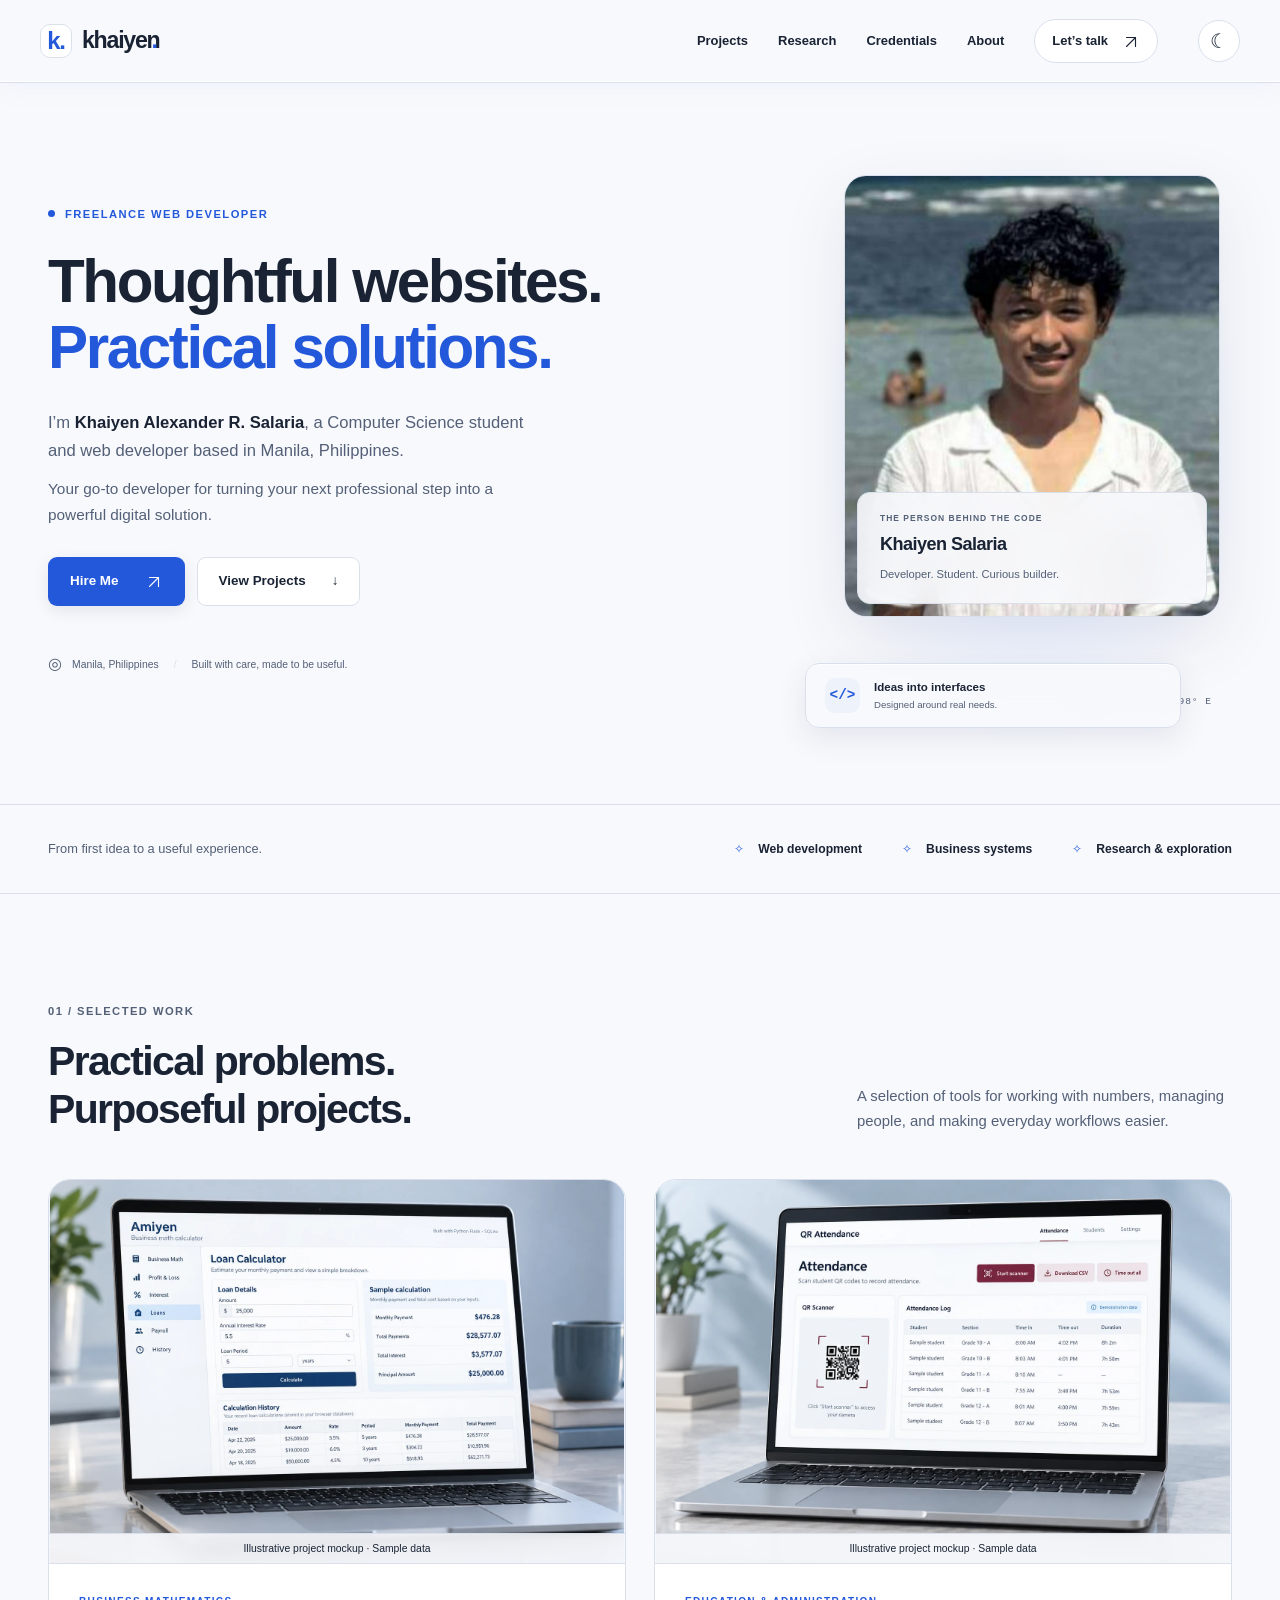
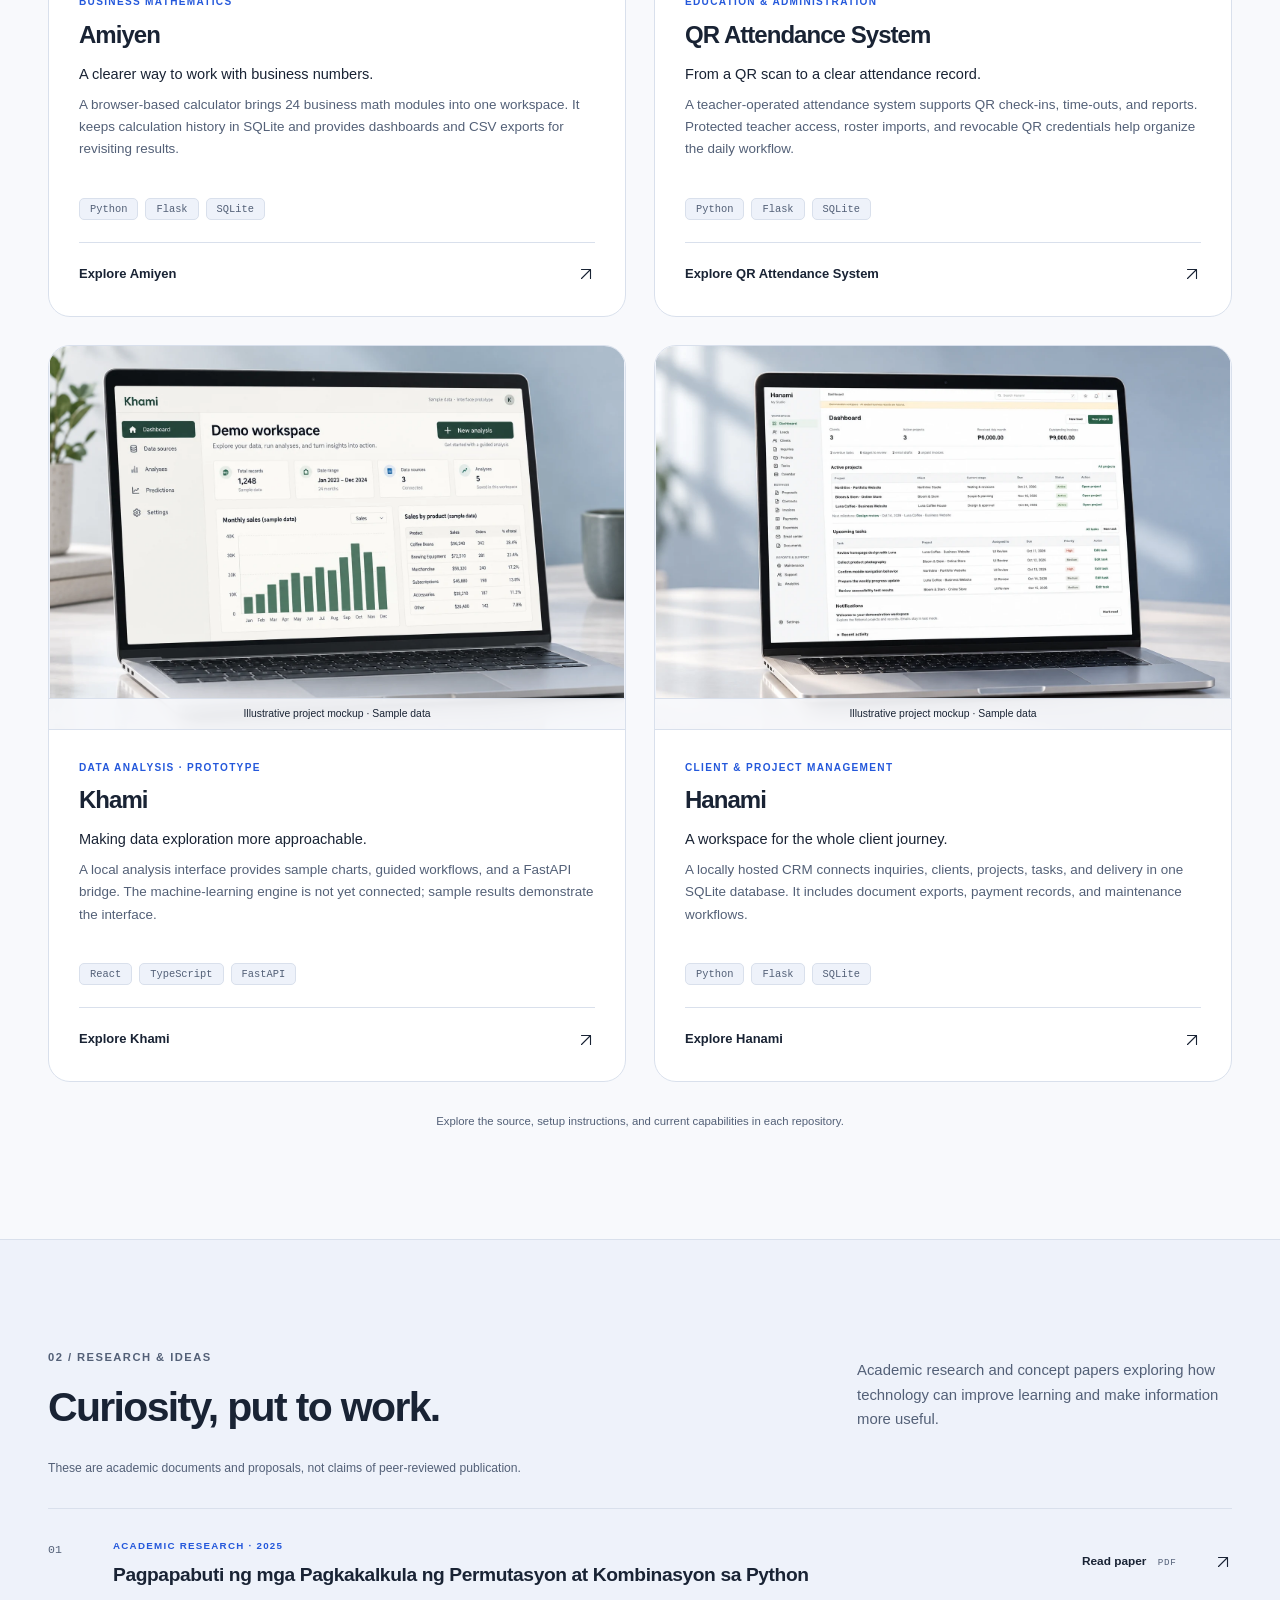
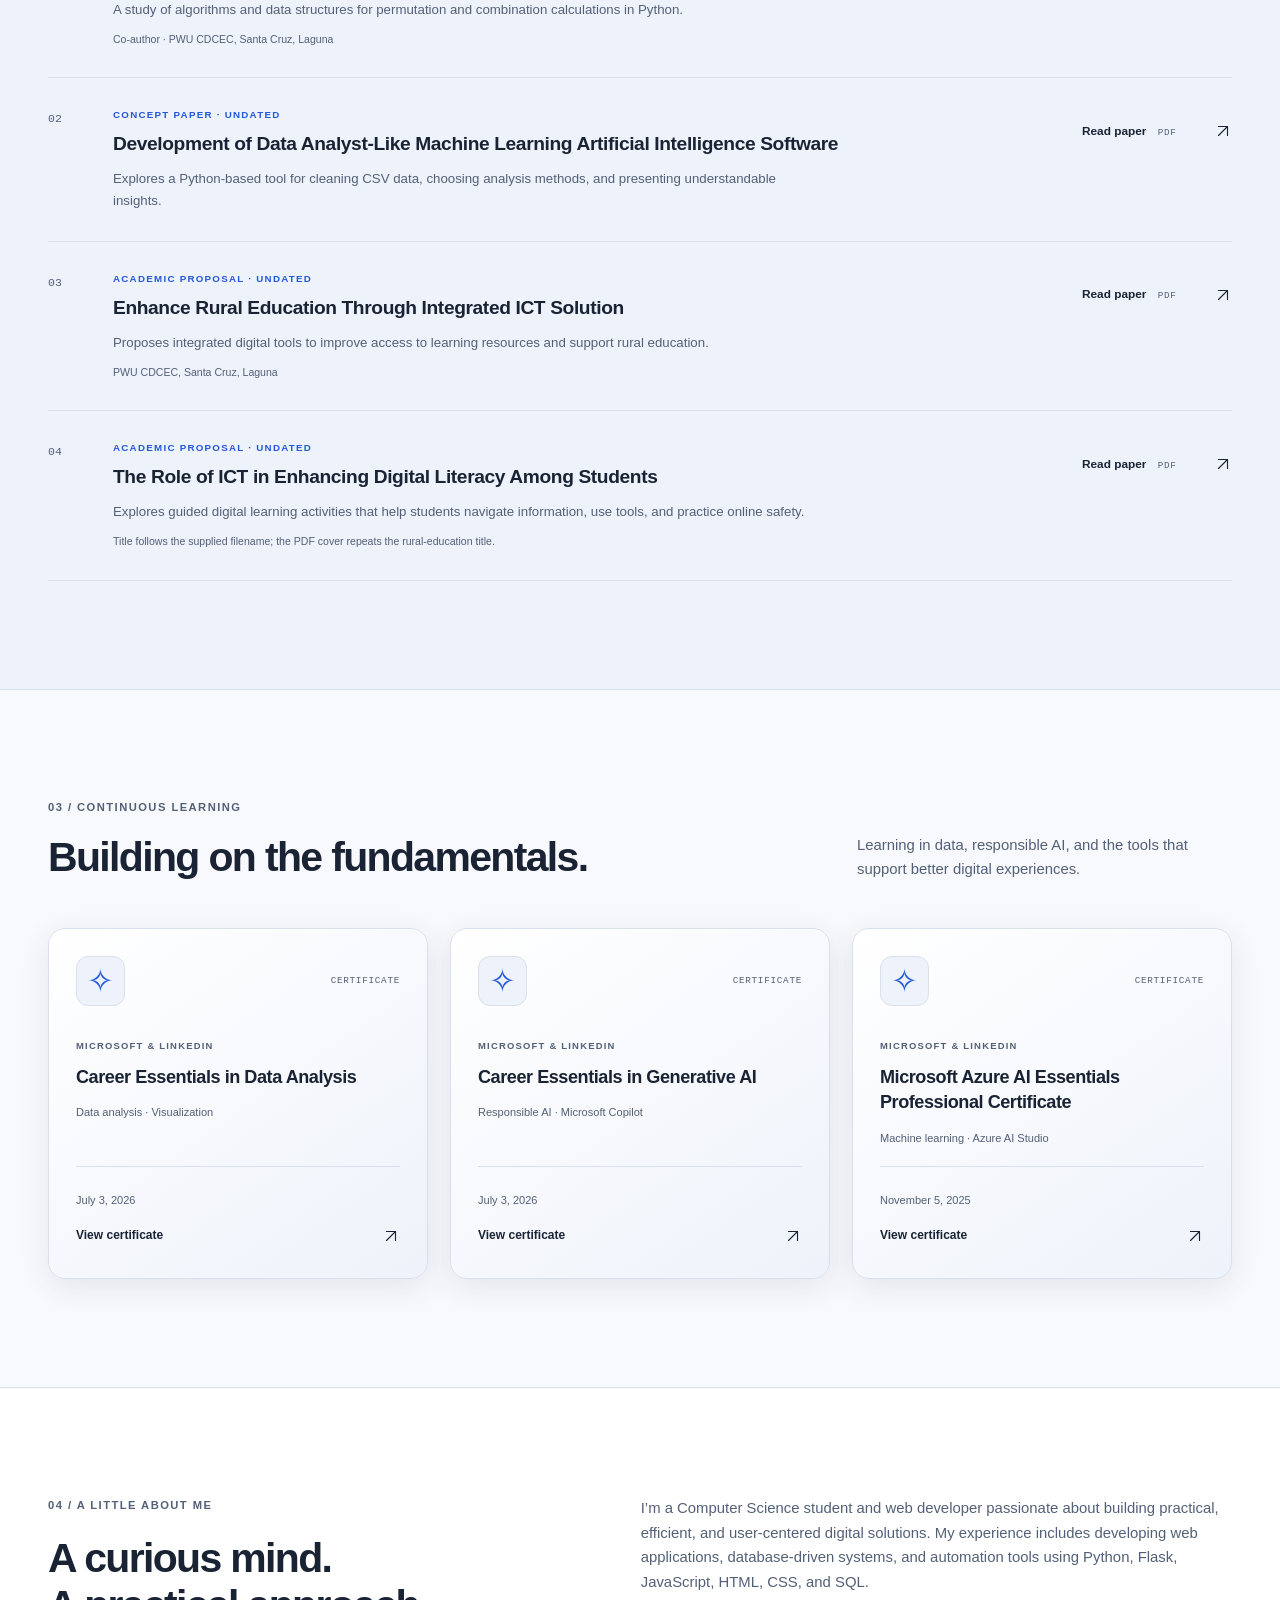
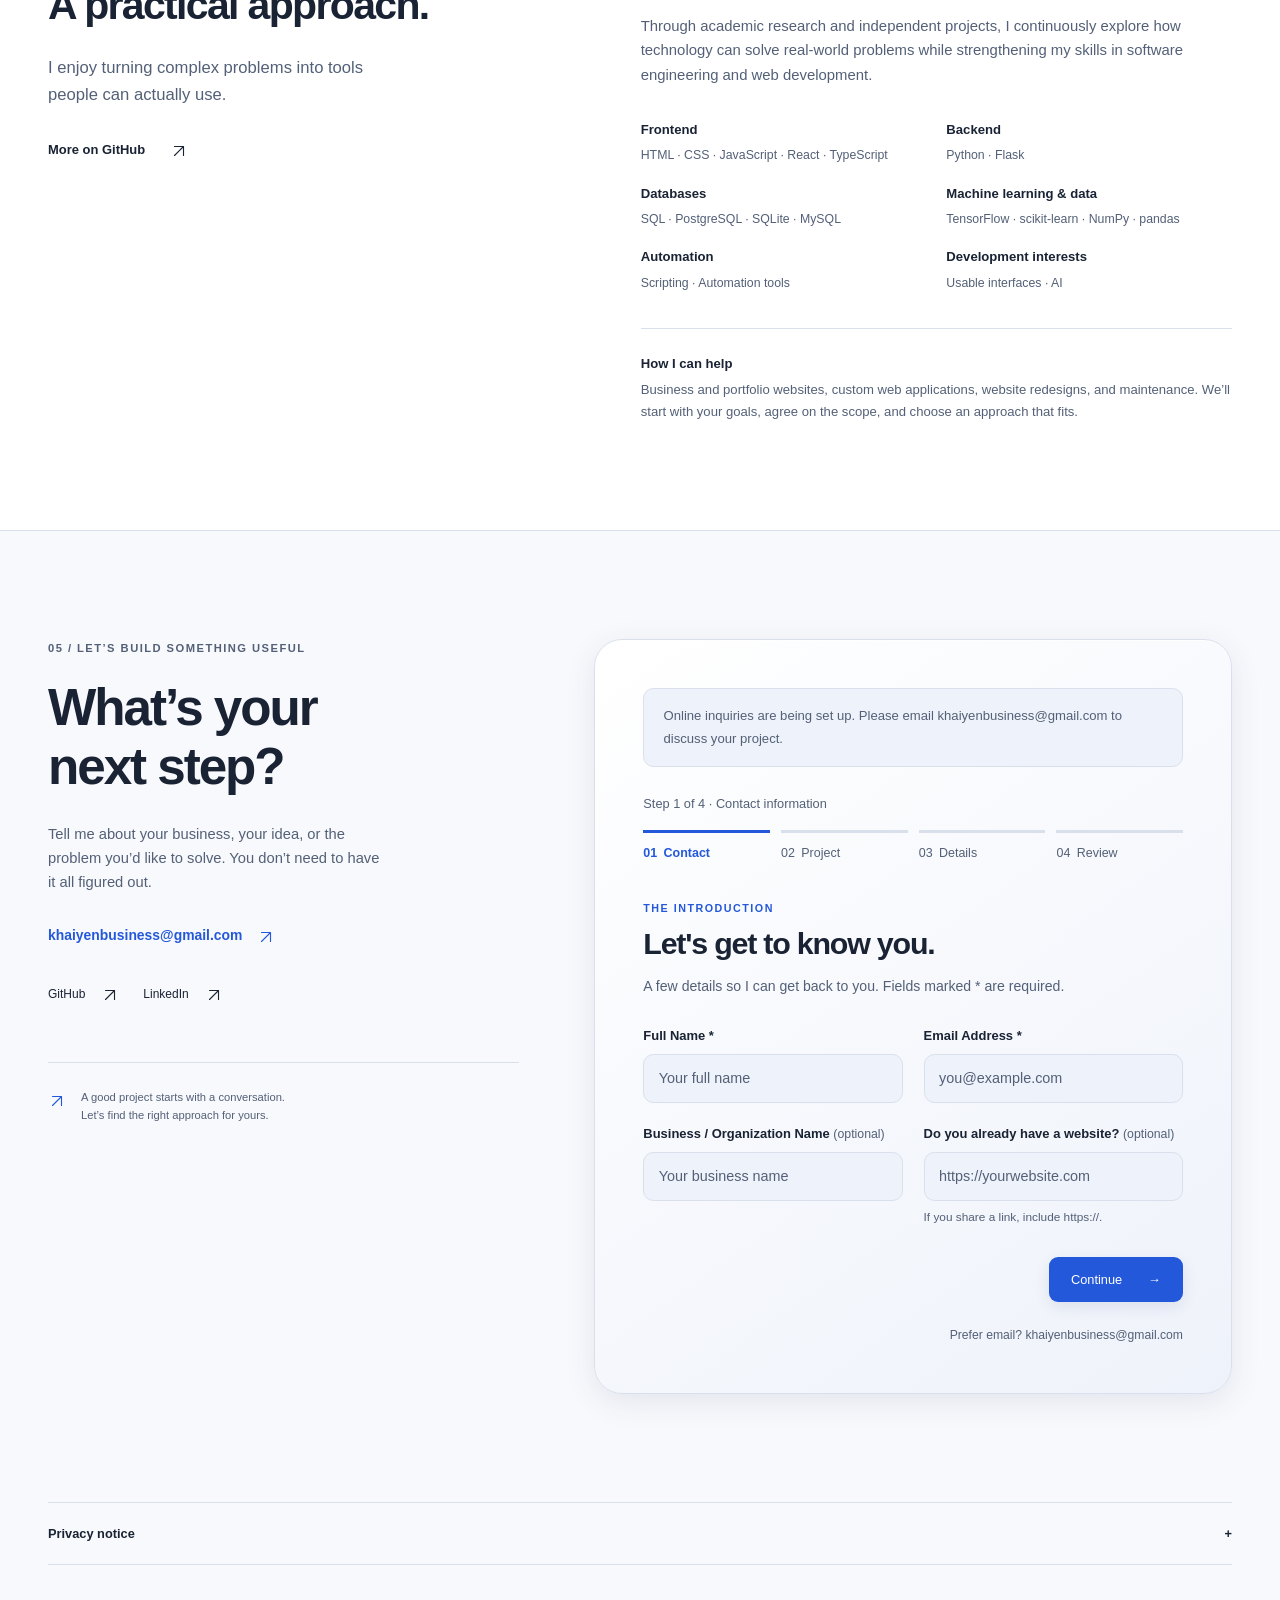
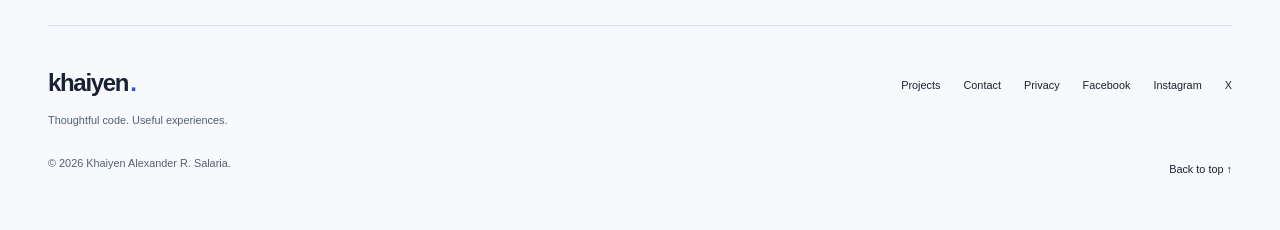
==== commit 85794b44: "Install original uploaded profile portrait as a local asset" ====
--- a/index.html
+++ b/index.html
@@ -17,7 +17,7 @@
 <header class="site-header"><div class="nav-wrap"><a class="brand" href="#home" aria-label="Khaiyen Salaria home"><span class="brand-mark" aria-hidden="true">k.</span><span>khaiyen<span class="brand-dot">.</span></span></a><nav aria-label="Main navigation" id="main-nav"><a href="#projects">Projects</a><a href="#research">Research</a><a href="#certifications">Credentials</a><a href="#about">About</a><a class="nav-contact" href="#contact">Let’s talk <span aria-hidden="true"><svg class="icon" viewBox="0 0 24 24" width="18" height="18" fill="none" stroke="currentColor" stroke-width="1.5" stroke-linecap="round" stroke-linejoin="round" aria-hidden="true"><path d="M6 18 18 6M6 6h12v12"/></svg></span></a></nav><div class="nav-tools"><button class="theme-toggle" type="button" aria-label="Switch to dark mode" hidden><span class="theme-icon" aria-hidden="true">☾</span></button><button class="menu-toggle" type="button" aria-controls="main-nav" aria-expanded="false" hidden>Menu <span aria-hidden="true">☰</span></button></div></div></header>
 <main id="main">
 <section id="home" class="hero section-wrap" aria-labelledby="hero-title"><div class="hero-copy"><p class="eyebrow hero-eyebrow"><span class="status-dot" aria-hidden="true"></span> Freelance web developer</p><h1 id="hero-title">Thoughtful websites.<br><span>Practical solutions.</span></h1><p class="hero-intro">I’m <strong>Khaiyen Alexander R. Salaria</strong>, a Computer Science student and web developer based in Manila, Philippines.</p><p class="hero-description">Your go-to developer for turning your next professional step into a powerful digital solution.</p><div class="hero-actions"><a class="button button-primary" href="#contact">Hire Me <span aria-hidden="true"><svg class="icon" viewBox="0 0 24 24" width="18" height="18" fill="none" stroke="currentColor" stroke-width="1.5" stroke-linecap="round" stroke-linejoin="round" aria-hidden="true"><path d="M6 18 18 6M6 6h12v12"/></svg></span></a><a class="button button-secondary" href="#projects">View Projects <span aria-hidden="true">↓</span></a></div><div class="hero-footnote"><span class="location-icon" aria-hidden="true">◎</span> Manila, Philippines <span class="divider" aria-hidden="true">/</span> Built with care, made to be useful.</div></div>
-<div class="hero-portrait"><div class="portrait-frame"><div class="portrait-monogram" aria-hidden="true">ks<span>.</span></div><img id="profile-photo" src="https://avatars.githubusercontent.com/u/323066210?v=4" alt="Khaiyen Salaria’s GitHub profile portrait" width="460" height="460" fetchpriority="high" referrerpolicy="no-referrer"><div class="portrait-caption"><span class="portrait-caption-label">THE PERSON BEHIND THE CODE</span><strong>Khaiyen Salaria</strong><span>Developer. Student. Curious builder.</span></div></div><div class="floating-note"><span aria-hidden="true">&lt;/&gt;</span><div>Ideas into interfaces<small>Designed around real needs.</small></div></div><span class="portrait-coordinate" aria-hidden="true">14.60° N / 120.98° E</span></div></section>
+<div class="hero-portrait"><div class="portrait-frame"><div class="portrait-monogram" aria-hidden="true">ks<span>.</span></div><img id="profile-photo" src="assets/images/profile.jpg" alt="Portrait of Khaiyen Alexander R. Salaria" width="460" height="460" fetchpriority="high" referrerpolicy="no-referrer"><div class="portrait-caption"><span class="portrait-caption-label">THE PERSON BEHIND THE CODE</span><strong>Khaiyen Salaria</strong><span>Developer. Student. Curious builder.</span></div></div><div class="floating-note"><span aria-hidden="true">&lt;/&gt;</span><div>Ideas into interfaces<small>Designed around real needs.</small></div></div><span class="portrait-coordinate" aria-hidden="true">14.60° N / 120.98° E</span></div></section>
 <div class="expertise-strip"><div class="section-wrap"><p>From first idea to a useful experience.</p><ul aria-label="Areas of work"><li>Web development</li><li>Business systems</li><li>Research & exploration</li></ul></div></div>
 <section id="projects" class="section-wrap section" aria-labelledby="projects-title"><div class="section-heading"><div><p class="eyebrow">01 / SELECTED WORK</p><h2 id="projects-title">Practical problems.<br>Purposeful projects.</h2></div><p>A selection of tools for working with numbers, managing people, and making everyday workflows easier.</p></div><div class="projects-grid"><article class="project-card">
  <figure class="project-visual project-mockup"><img src="assets/images/amiyen-mockup.webp" alt="Illustrative laptop mockup of the Amiyen business math calculator" width="1536" height="1024" loading="lazy" decoding="async"><figcaption class="mockup-caption">Illustrative project mockup · Sample data</figcaption></figure>
@@ -239,6 +239,6 @@
   <p class="form-email-alternative">Prefer email? <a href="mailto:khaiyenbusiness@gmail.com">khaiyenbusiness@gmail.com</a></p>
 </form>
 </div></section>
-<section id="privacy-notice" class="privacy-section section-wrap" aria-labelledby="privacy-title"><details><summary id="privacy-title">Privacy notice <span aria-hidden="true">+</span></summary><div><p>Your inquiry details are used to review your project and respond by email. When the form is configured, Web3Forms processes the information you submit and forwards it to Khaiyen’s email. Its service may process data outside your country; see <a href="https://web3forms.com/privacy" target="_blank" rel="noopener noreferrer">Web3Forms’ privacy policy (opens in a new tab)</a>.</p><p>This site uses no analytics. Inquiry details are not saved in browser storage. Only your theme preference is stored on your device. The profile image may load from GitHub, which receives the request. GitHub Pages also processes hosting requests under its own policies.</p><p>Please avoid sending passwords, payment details, or other sensitive information. To request correction or deletion of an inquiry, contact <a href="mailto:khaiyenbusiness@gmail.com">khaiyenbusiness@gmail.com</a>. Messages are kept only as needed to respond and manage any agreed project or legal obligations.</p></div></details></section>
+<section id="privacy-notice" class="privacy-section section-wrap" aria-labelledby="privacy-title"><details><summary id="privacy-title">Privacy notice <span aria-hidden="true">+</span></summary><div><p>Your inquiry details are used to review your project and respond by email. When the form is configured, Web3Forms processes the information you submit and forwards it to Khaiyen’s email. Its service may process data outside your country; see <a href="https://web3forms.com/privacy" target="_blank" rel="noopener noreferrer">Web3Forms’ privacy policy (opens in a new tab)</a>.</p><p>This site uses no analytics. Inquiry details are not saved in browser storage. Only your theme preference is stored on your device. GitHub Pages also processes hosting requests under its own policies.</p><p>Please avoid sending passwords, payment details, or other sensitive information. To request correction or deletion of an inquiry, contact <a href="mailto:khaiyenbusiness@gmail.com">khaiyenbusiness@gmail.com</a>. Messages are kept only as needed to respond and manage any agreed project or legal obligations.</p></div></details></section>
 </main><footer class="site-footer section-wrap"><div><a class="brand" href="#home">khaiyen<span class="brand-dot">.</span></a><p>Thoughtful code. Useful experiences.</p></div><div class="footer-links"><a href="#projects">Projects</a><a href="#contact">Contact</a><a href="#privacy-notice">Privacy</a><a href="https://www.facebook.com/khaiyenalexander08" rel="me noopener noreferrer" target="_blank">Facebook<span class="sr-only"> (opens in a new tab)</span></a><a href="https://www.instagram.com/khaiyenalexanderr" rel="me noopener noreferrer" target="_blank">Instagram<span class="sr-only"> (opens in a new tab)</span></a><a href="https://x.com/khaiyensalaria" rel="me noopener noreferrer" target="_blank">X<span class="sr-only"> (opens in a new tab)</span></a></div><p class="copyright">© <span id="copyright-year">2026</span> Khaiyen Alexander R. Salaria.</p><a class="back-top" href="#home">Back to top ↑</a></footer>
 </body></html>
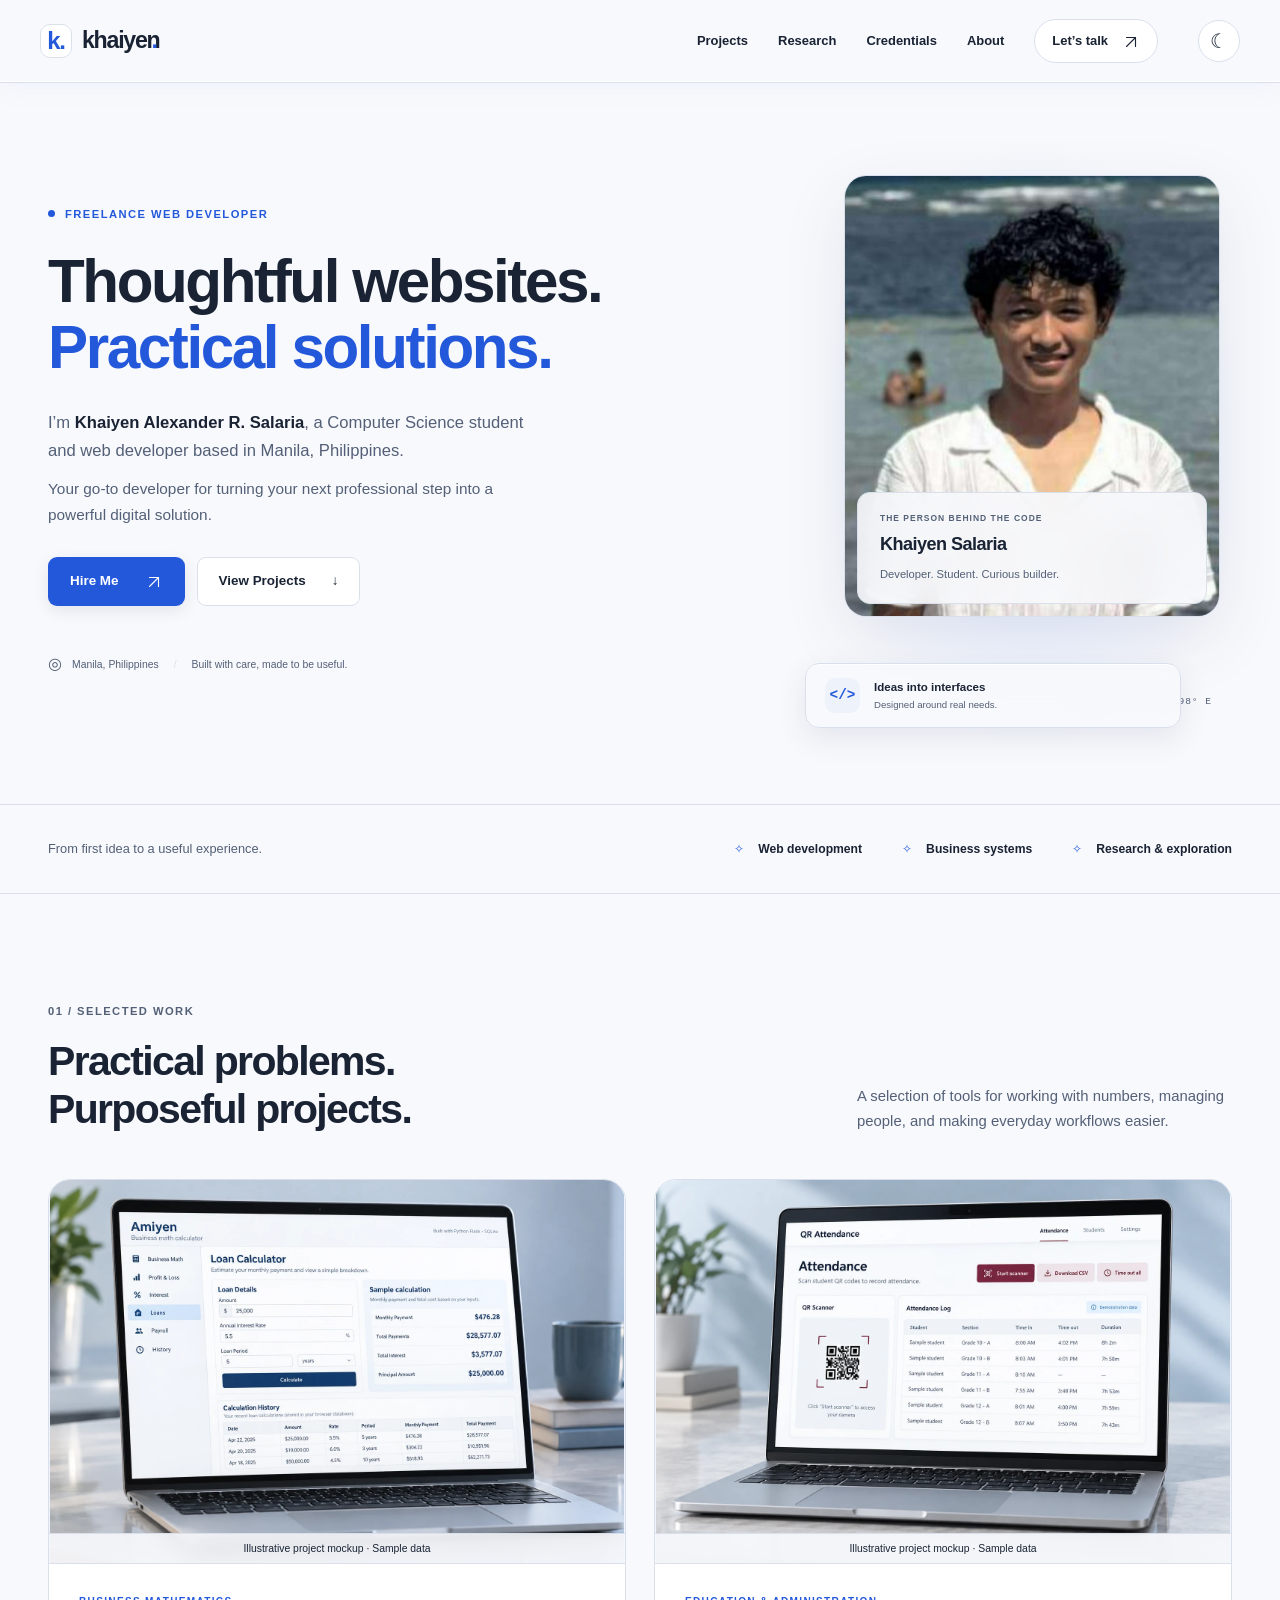
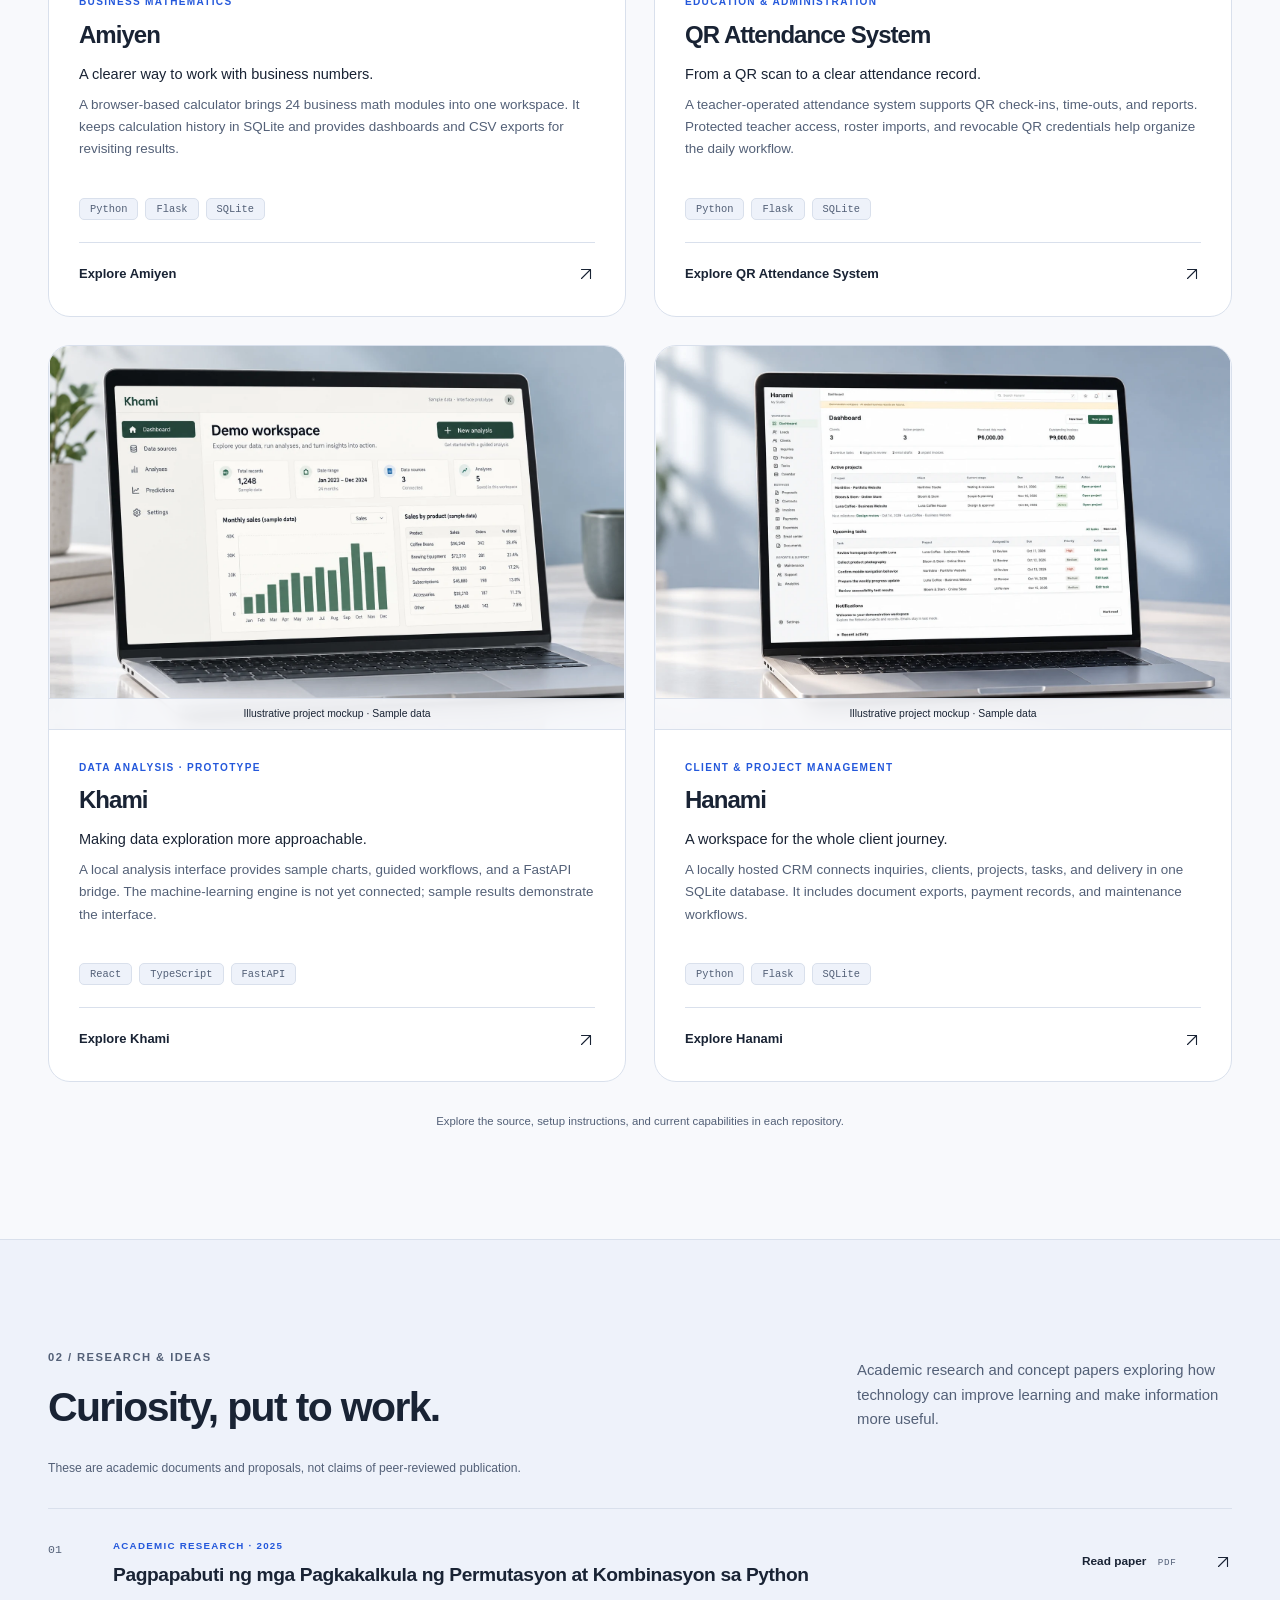
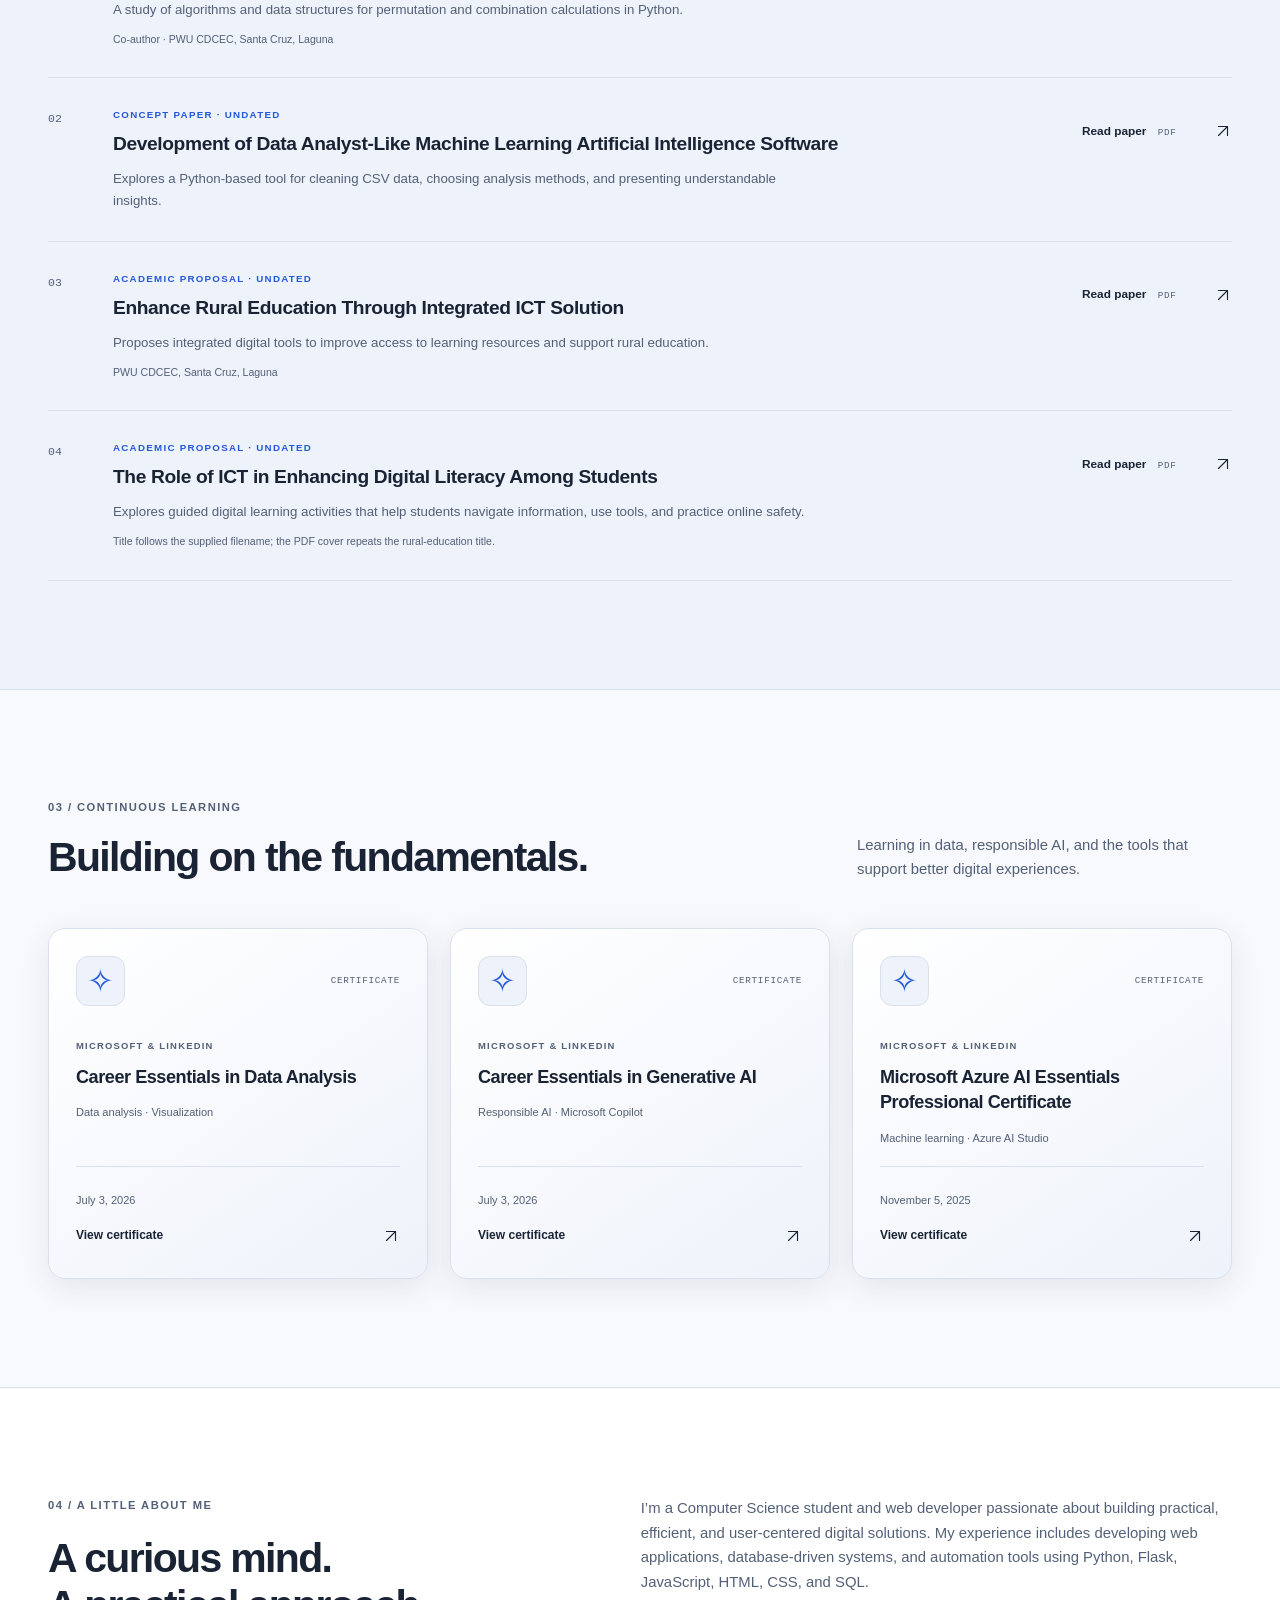
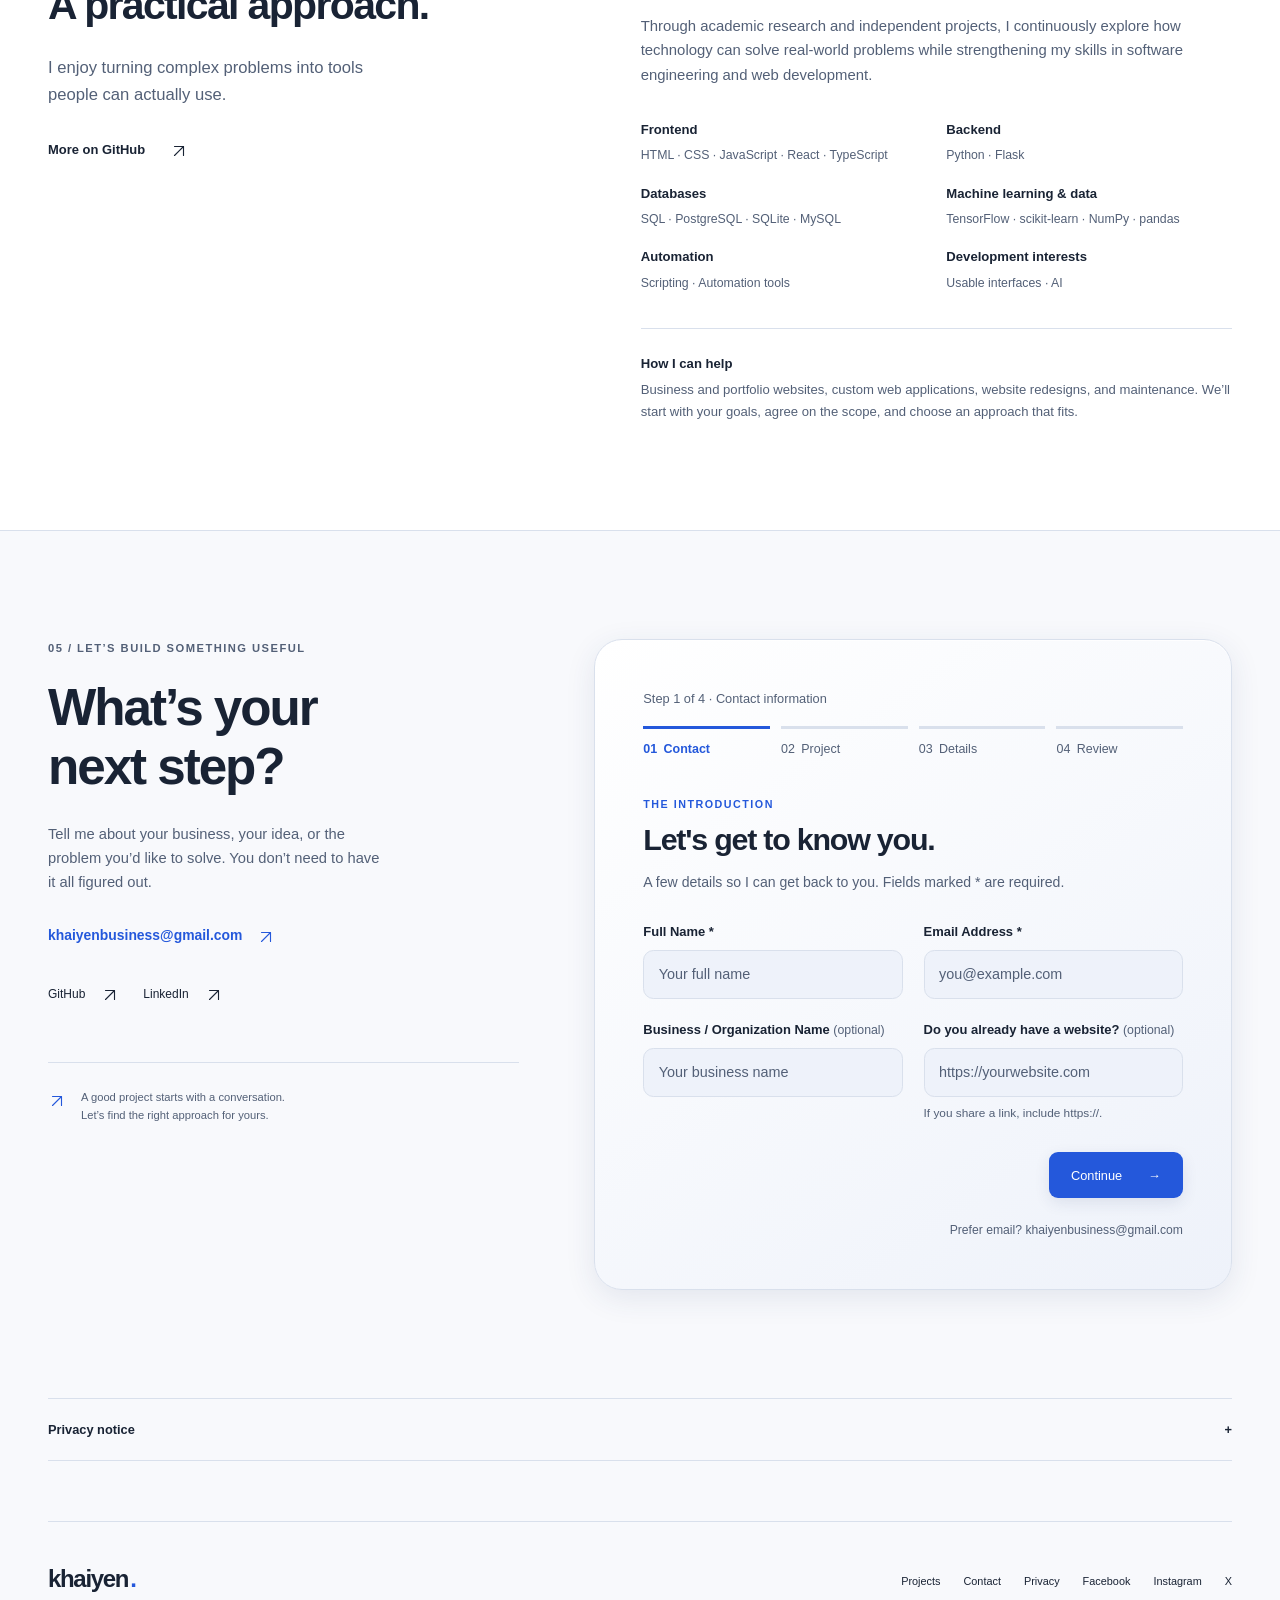
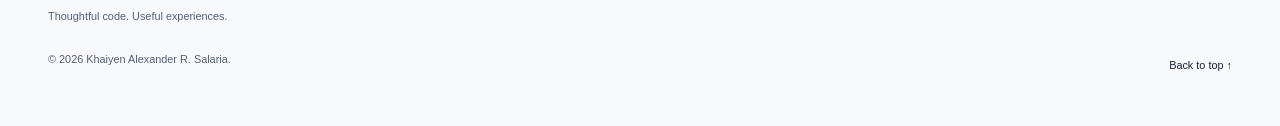
==== commit b8d45df7: "Configure owner-supplied Web3Forms public access key" ====
--- a/index.html
+++ b/index.html
@@ -32,8 +32,8 @@
 <section id="certifications" class="section-wrap section" aria-labelledby="certifications-title"><div class="section-heading"><div><p class="eyebrow">03 / CONTINUOUS LEARNING</p><h2 id="certifications-title">Building on the fundamentals.</h2></div><p>Learning in data, responsible AI, and the tools that support better digital experiences.</p></div><div class="certificates-grid"><article class="certificate"><div class="certificate-top"><span class="certificate-symbol" aria-hidden="true">✧</span><span class="file-label">CERTIFICATE</span></div><p class="eyebrow">Microsoft & LinkedIn</p><h3>Career Essentials in Data Analysis</h3><p>Data analysis · Visualization</p><div class="certificate-bottom"><time datetime="2026-07-03">July 3, 2026</time><a href="assets/documents/data-analysis.pdf" target="_blank" rel="noopener noreferrer" aria-label="View Career Essentials in Data Analysis certificate PDF (opens in a new tab)">View certificate <span aria-hidden="true"><svg class="icon" viewBox="0 0 24 24" width="18" height="18" fill="none" stroke="currentColor" stroke-width="1.5" stroke-linecap="round" stroke-linejoin="round" aria-hidden="true"><path d="M6 18 18 6M6 6h12v12"/></svg></span></a></div></article><article class="certificate"><div class="certificate-top"><span class="certificate-symbol" aria-hidden="true">✧</span><span class="file-label">CERTIFICATE</span></div><p class="eyebrow">Microsoft & LinkedIn</p><h3>Career Essentials in Generative AI</h3><p>Responsible AI · Microsoft Copilot</p><div class="certificate-bottom"><time datetime="2026-07-03">July 3, 2026</time><a href="assets/documents/generative-ai.pdf" target="_blank" rel="noopener noreferrer" aria-label="View Career Essentials in Generative AI certificate PDF (opens in a new tab)">View certificate <span aria-hidden="true"><svg class="icon" viewBox="0 0 24 24" width="18" height="18" fill="none" stroke="currentColor" stroke-width="1.5" stroke-linecap="round" stroke-linejoin="round" aria-hidden="true"><path d="M6 18 18 6M6 6h12v12"/></svg></span></a></div></article><article class="certificate"><div class="certificate-top"><span class="certificate-symbol" aria-hidden="true">✧</span><span class="file-label">CERTIFICATE</span></div><p class="eyebrow">Microsoft & LinkedIn</p><h3>Microsoft Azure AI Essentials Professional Certificate</h3><p>Machine learning · Azure AI Studio</p><div class="certificate-bottom"><time datetime="2025-11-05">November 5, 2025</time><a href="assets/documents/azure-ai.pdf" target="_blank" rel="noopener noreferrer" aria-label="View Microsoft Azure AI Essentials Professional Certificate certificate PDF (opens in a new tab)">View certificate <span aria-hidden="true"><svg class="icon" viewBox="0 0 24 24" width="18" height="18" fill="none" stroke="currentColor" stroke-width="1.5" stroke-linecap="round" stroke-linejoin="round" aria-hidden="true"><path d="M6 18 18 6M6 6h12v12"/></svg></span></a></div></article></div></section>
 <section id="about" class="about-section section" aria-labelledby="about-title"><div class="section-wrap about-grid"><div><p class="eyebrow">04 / A LITTLE ABOUT ME</p><h2 id="about-title">A curious mind.<br>A practical approach.</h2><p class="about-lead">I enjoy turning complex problems into tools people can actually use.</p><a class="text-link" href="https://github.com/khaiyenIsCanadianHam" rel="me noopener noreferrer" target="_blank">More on GitHub <span aria-hidden="true"><svg class="icon" viewBox="0 0 24 24" width="18" height="18" fill="none" stroke="currentColor" stroke-width="1.5" stroke-linecap="round" stroke-linejoin="round" aria-hidden="true"><path d="M6 18 18 6M6 6h12v12"/></svg></span><span class="sr-only"> (opens in a new tab)</span></a></div><div class="about-content"><p>I’m a Computer Science student and web developer passionate about building practical, efficient, and user-centered digital solutions. My experience includes developing web applications, database-driven systems, and automation tools using Python, Flask, JavaScript, HTML, CSS, and SQL.</p><p>Through academic research and independent projects, I continuously explore how technology can solve real-world problems while strengthening my skills in software engineering and web development.</p><div class="skills-grid"><div><h3>Frontend</h3><p>HTML · CSS · JavaScript · React · TypeScript</p></div><div><h3>Backend</h3><p>Python · Flask</p></div><div><h3>Databases</h3><p>SQL · PostgreSQL · SQLite · MySQL</p></div><div><h3>Machine learning & data</h3><p>TensorFlow · scikit-learn · NumPy · pandas</p></div><div><h3>Automation</h3><p>Scripting · Automation tools</p></div><div><h3>Development interests</h3><p>Usable interfaces · AI</p></div></div><div class="services"><h3>How I can help</h3><p>Business and portfolio websites, custom web applications, website redesigns, and maintenance. We’ll start with your goals, agree on the scope, and choose an approach that fits.</p></div></div></div></section>
 <section id="contact" class="section-wrap section contact-section" aria-labelledby="contact-title"><div class="contact-intro"><p class="eyebrow">05 / LET’S BUILD SOMETHING USEFUL</p><h2 id="contact-title">What’s your<br>next step?</h2><p>Tell me about your business, your idea, or the problem you’d like to solve. You don’t need to have it all figured out.</p><a class="email-link" href="mailto:khaiyenbusiness@gmail.com">khaiyenbusiness@gmail.com <span aria-hidden="true"><svg class="icon" viewBox="0 0 24 24" width="18" height="18" fill="none" stroke="currentColor" stroke-width="1.5" stroke-linecap="round" stroke-linejoin="round" aria-hidden="true"><path d="M6 18 18 6M6 6h12v12"/></svg></span></a><div class="social-links"><a href="https://github.com/khaiyenIsCanadianHam" rel="me noopener noreferrer" target="_blank">GitHub<span class="sr-only"> (opens in a new tab)</span> <svg class="icon" viewBox="0 0 24 24" width="18" height="18" fill="none" stroke="currentColor" stroke-width="1.5" stroke-linecap="round" stroke-linejoin="round" aria-hidden="true"><path d="M6 18 18 6M6 6h12v12"/></svg></a><a href="https://www.linkedin.com/in/khaiyen-alexander-salaria-117b07363/" rel="me noopener noreferrer" target="_blank">LinkedIn<span class="sr-only"> (opens in a new tab)</span> <svg class="icon" viewBox="0 0 24 24" width="18" height="18" fill="none" stroke="currentColor" stroke-width="1.5" stroke-linecap="round" stroke-linejoin="round" aria-hidden="true"><path d="M6 18 18 6M6 6h12v12"/></svg></a></div><div class="contact-note"><span aria-hidden="true"><svg class="icon" viewBox="0 0 24 24" width="18" height="18" fill="none" stroke="currentColor" stroke-width="1.5" stroke-linecap="round" stroke-linejoin="round" aria-hidden="true"><path d="M6 18 18 6M6 6h12v12"/></svg></span><p>A good project starts with a conversation.<br>Let’s find the right approach for yours.</p></div></div><div id="form-slot"><form id="inquiry-form" class="inquiry-form" action="https://api.web3forms.com/submit" method="POST">
-  <!-- Add your public Web3Forms access key here. This is its only configuration location. -->
-  <input type="hidden" name="access_key" value="">
+  <!-- Owner-supplied public Web3Forms key. This is its only configuration location. -->
+  <input type="hidden" name="access_key" value="3ecb66c8-b2d5-4779-9687-e84fc2028b1e">
   <input type="hidden" name="subject" value="New Portfolio Project Inquiry">
   <input type="hidden" name="from_name" value="Portfolio Project Inquiries">
   <div class="form-honeypot" aria-hidden="true">
